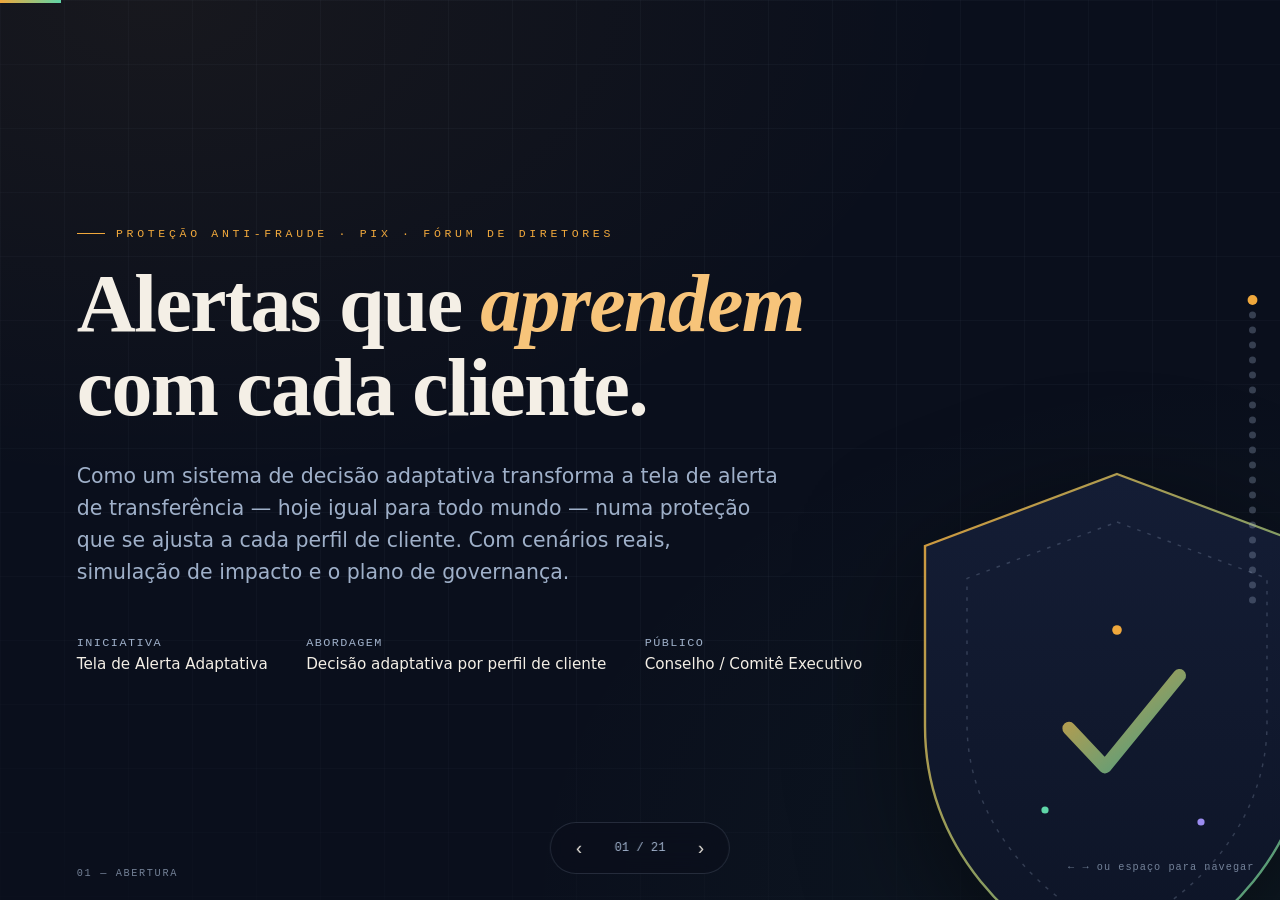
==== deck-executivo.html @ 2a40376c "Add files via upload" ====
<!DOCTYPE html>
<html lang="pt-BR">
<head>
<meta charset="UTF-8">
<meta name="viewport" content="width=device-width, initial-scale=1.0">
<title>MAB Contextual · Alertas Pix Anti-Fraude — Fórum de Diretores</title>
<style>
  :root{
    --ink:#0a0f1c;
    --navy:#0d1426;
    --navy-2:#141d35;
    --paper:#f4efe6;
    --mist:#9fb0c9;
    --line:rgba(159,176,201,.18);
    --amber:#f0a83c;
    --amber-soft:#f7c47a;
    --mint:#5fd6a8;
    --coral:#f0654a;
    --violet:#9b8cf0;
    --serif:ui-serif, Georgia, "Times New Roman", Cambria, serif;
    --sans:ui-sans-serif, system-ui, -apple-system, "Segoe UI", Roboto, Helvetica, Arial, sans-serif;
    --mono:ui-monospace, "SF Mono", "Cascadia Code", "Segoe UI Mono", Consolas, "Liberation Mono", monospace;
  }
  *{margin:0;padding:0;box-sizing:border-box}
  html,body{height:100%}
  body{background:var(--ink);font-family:var(--sans);color:var(--paper);overflow:hidden;}

  .deck{position:fixed;inset:0;}
  .slide{
    position:absolute;inset:0;display:flex;flex-direction:column;justify-content:center;
    padding:clamp(2rem,6vw,7rem);
    opacity:0;visibility:hidden;transform:translateY(24px);
    transition:opacity .55s ease,transform .55s ease,visibility .55s;
    background:
      radial-gradient(140% 120% at 12% 0%, rgba(240,168,60,.06), transparent 45%),
      radial-gradient(120% 120% at 100% 100%, rgba(95,214,168,.05), transparent 50%),
      var(--ink);
    overflow-y:auto;
  }
  .slide.active{opacity:1;visibility:visible;transform:translateY(0);}
  .slide.active .reveal{animation:rise .7s cubic-bezier(.2,.7,.2,1) both;}
  .slide.active .reveal:nth-child(1){animation-delay:.05s}
  .slide.active .reveal:nth-child(2){animation-delay:.14s}
  .slide.active .reveal:nth-child(3){animation-delay:.23s}
  .slide.active .reveal:nth-child(4){animation-delay:.32s}
  .slide.active .reveal:nth-child(5){animation-delay:.41s}
  .slide.active .reveal:nth-child(6){animation-delay:.50s}
  @keyframes rise{from{opacity:0;transform:translateY(22px)}to{opacity:1;transform:translateY(0)}}

  .slide::before{
    content:"";position:absolute;inset:0;pointer-events:none;
    background-image:linear-gradient(var(--line) 1px,transparent 1px),
                     linear-gradient(90deg,var(--line) 1px,transparent 1px);
    background-size:64px 64px;opacity:.25;
    mask-image:radial-gradient(120% 120% at 50% 30%,#000 30%,transparent 80%);
  }
  .slide > *{position:relative;z-index:1}

  .kicker{font-family:var(--mono);font-size:.72rem;letter-spacing:.32em;text-transform:uppercase;color:var(--amber);margin-bottom:1.4rem;display:flex;gap:.7rem;align-items:center;}
  .kicker::before{content:"";width:28px;height:1px;background:var(--amber);display:inline-block}
  h1{font-family:var(--serif);font-weight:600;line-height:1.02;letter-spacing:-.02em;}
  h2{font-family:var(--serif);font-weight:600;font-size:clamp(1.7rem,3.6vw,2.8rem);line-height:1.08;letter-spacing:-.015em;margin-bottom:1.4rem;}
  h2 em{font-style:italic;color:var(--amber-soft);}
  p.lead{font-size:clamp(1rem,1.5vw,1.25rem);line-height:1.6;color:var(--mist);max-width:64ch;}
  .em-mint{color:var(--mint)}.em-amber{color:var(--amber-soft)}.em-coral{color:var(--coral)}.em-violet{color:var(--violet)}

  .cover h1{font-size:clamp(2.4rem,6.4vw,5.4rem);max-width:18ch;}
  .cover .sub{margin-top:2rem;font-size:clamp(1rem,1.6vw,1.3rem);color:var(--mist);max-width:54ch;line-height:1.55}
  .cover .meta{margin-top:3rem;display:flex;gap:2.4rem;flex-wrap:wrap;font-family:var(--mono);font-size:.74rem;letter-spacing:.12em;color:var(--mist);text-transform:uppercase}
  .cover .meta b{color:var(--paper);font-weight:500;display:block;font-family:var(--sans);font-size:.95rem;letter-spacing:0;text-transform:none;margin-top:.3rem}
  .shield{position:absolute;right:-6%;top:50%;transform:translateY(-50%);width:min(40vw,480px);opacity:.85;filter:drop-shadow(0 30px 60px rgba(0,0,0,.5))}

  .cols{display:grid;gap:clamp(.9rem,1.8vw,1.8rem);}
  .c2{grid-template-columns:1fr 1fr}
  .c3{grid-template-columns:repeat(3,1fr)}
  .card{background:linear-gradient(180deg,var(--navy-2),var(--navy));border:1px solid var(--line);border-radius:16px;padding:1.3rem 1.35rem;}
  .card h3{font-family:var(--sans);font-size:1rem;font-weight:600;margin-bottom:.55rem;display:flex;align-items:center;gap:.55rem}
  .card p{color:var(--mist);font-size:.9rem;line-height:1.5}
  .dot{width:9px;height:9px;border-radius:50%;display:inline-block;flex:none}

  .stack{display:flex;flex-direction:column;gap:.8rem;max-width:560px}
  .mod{display:flex;align-items:center;gap:1.1rem;background:linear-gradient(90deg,var(--navy-2),var(--navy));border:1px solid var(--line);border-radius:14px;padding:.9rem 1.1rem}
  .mod .mname{font-family:var(--mono);font-size:.7rem;letter-spacing:.14em;text-transform:uppercase;color:var(--amber);width:74px;flex:none}
  .mod .variants{display:flex;gap:.5rem;flex-wrap:wrap}
  .pill{font-size:.7rem;padding:.3rem .65rem;border-radius:999px;border:1px solid var(--line);color:var(--mist)}
  .pill.on{background:var(--amber);color:#1a1206;border-color:transparent;font-weight:600}
  .mod .cnt{margin-left:auto;font-family:var(--mono);font-size:.68rem;color:var(--mist)}

  .flow{display:flex;align-items:stretch;gap:0;flex-wrap:wrap}
  .step{flex:1;min-width:140px;background:linear-gradient(180deg,var(--navy-2),var(--navy));border:1px solid var(--line);border-radius:14px;padding:1rem .95rem;position:relative}
  .step .n{font-family:var(--mono);font-size:.68rem;color:var(--amber)}
  .step h4{font-family:var(--sans);font-size:.92rem;margin:.3rem 0 .35rem;font-weight:600}
  .step p{font-size:.78rem;color:var(--mist);line-height:1.4}
  .arrow{align-self:center;color:var(--amber);font-size:1.2rem;padding:0 .3rem;flex:none}
  .loopnote{margin-top:1rem;font-family:var(--mono);font-size:.72rem;color:var(--mint);display:flex;gap:.6rem;align-items:center}
  .loopnote::before{content:"↻";font-size:1.05rem}

  .rewards{display:flex;flex-direction:column;gap:.6rem;max-width:640px}
  .rw{display:grid;grid-template-columns:220px 1fr 56px;align-items:center;gap:1rem}
  .rw .lab{font-size:.88rem;color:var(--paper)}
  .rw .track{height:13px;background:rgba(255,255,255,.05);border-radius:999px;position:relative;overflow:hidden}
  .rw .fill{position:absolute;top:0;height:100%;border-radius:999px}
  .rw .val{font-family:var(--mono);font-size:.78rem;text-align:right}
  .center0{position:absolute;left:50%;top:-4px;bottom:-4px;width:1px;background:var(--mist);opacity:.4}

  .ee{display:grid;grid-template-columns:1fr 1fr;gap:1.5rem;align-items:center}
  .scale{display:flex;align-items:center;justify-content:space-between;background:linear-gradient(90deg,rgba(240,101,74,.12),rgba(95,214,168,.12));border:1px solid var(--line);border-radius:16px;padding:1.2rem 1.4rem}
  .scale .side{text-align:center}
  .scale .side .big{font-family:var(--serif);font-size:1.4rem}
  .scale .bar{flex:1;height:2px;background:linear-gradient(90deg,var(--coral),var(--mint));margin:0 1.3rem;position:relative}
  .scale .knob{position:absolute;top:50%;left:62%;transform:translate(-50%,-50%);width:16px;height:16px;border-radius:50%;background:var(--amber);box-shadow:0 0 0 6px rgba(240,168,60,.18)}

  .stats{display:grid;grid-template-columns:repeat(3,1fr);gap:1.4rem}
  .stat .num{font-family:var(--serif);font-size:clamp(2.1rem,4.4vw,3.3rem);line-height:1;font-weight:600}
  .stat .num.mint{color:var(--mint)}.stat .num.amber{color:var(--amber-soft)}.stat .num.coral{color:var(--coral)}
  .stat .cap{margin-top:.55rem;color:var(--mist);font-size:.86rem;line-height:1.42;max-width:24ch}

  .road{display:grid;grid-template-columns:repeat(4,1fr);gap:1.1rem;counter-reset:r}
  .ph{background:linear-gradient(180deg,var(--navy-2),var(--navy));border:1px solid var(--line);border-radius:14px;padding:1.2rem 1.1rem;position:relative}
  .ph .ph-n{font-family:var(--mono);font-size:.68rem;color:var(--amber);letter-spacing:.14em}
  .ph h4{font-family:var(--serif);font-size:1.08rem;margin:.35rem 0 .55rem;font-weight:600}
  .ph p{font-size:.8rem;color:var(--mist);line-height:1.45}
  .ph .tl{position:absolute;left:0;top:0;height:3px;border-radius:3px;background:var(--amber)}

  table.cmp{width:100%;border-collapse:collapse;max-width:760px;font-size:.9rem}
  table.cmp th,table.cmp td{text-align:left;padding:.7rem .9rem;border-bottom:1px solid var(--line)}
  table.cmp th{font-family:var(--mono);font-size:.68rem;letter-spacing:.12em;text-transform:uppercase;color:var(--amber);font-weight:500}
  table.cmp td.good{color:var(--mint)}
  table.cmp tr.hi td{background:rgba(240,168,60,.06)}
  .code-chip{font-family:var(--mono);font-size:.8rem;background:rgba(155,140,240,.12);color:var(--violet);padding:.15rem .5rem;border-radius:6px}

  .closing h1{font-size:clamp(2.1rem,5.2vw,4.2rem);max-width:20ch}
  .closing .pts{margin-top:2rem;display:flex;flex-direction:column;gap:.9rem;max-width:62ch}
  .closing .pts div{display:flex;gap:.85rem;align-items:flex-start;color:var(--paper);font-size:1rem;line-height:1.5}
  .closing .pts span{color:var(--amber);font-family:var(--serif);font-size:1.25rem;line-height:1.2;flex:none}

  .nav{position:fixed;bottom:1.6rem;left:50%;transform:translateX(-50%);z-index:50;display:flex;align-items:center;gap:1rem;background:rgba(10,15,28,.7);backdrop-filter:blur(12px);border:1px solid var(--line);border-radius:999px;padding:.5rem .7rem}
  .nav button{background:none;border:none;color:var(--paper);cursor:pointer;width:34px;height:34px;border-radius:50%;display:grid;place-items:center;font-size:1.1rem;transition:background .2s}
  .nav button:hover{background:rgba(255,255,255,.08)}
  .nav .count{font-family:var(--mono);font-size:.76rem;color:var(--mist);min-width:56px;text-align:center}
  .progress{position:fixed;top:0;left:0;height:3px;background:linear-gradient(90deg,var(--amber),var(--mint));z-index:60;transition:width .4s ease}
  .dots{position:fixed;right:1.5rem;top:50%;transform:translateY(-50%);z-index:50;display:flex;flex-direction:column;gap:.5rem;max-height:80vh;overflow:visible}
  .dots i{width:7px;height:7px;border-radius:50%;background:rgba(159,176,201,.3);cursor:pointer;transition:all .25s;display:block}
  .dots i.on{background:var(--amber);transform:scale(1.4)}
  .hint{position:fixed;bottom:1.7rem;right:1.6rem;font-family:var(--mono);font-size:.64rem;color:var(--mist);letter-spacing:.1em;z-index:50;opacity:.7}
  .pagefoot{position:absolute;bottom:1.3rem;left:clamp(2rem,6vw,7rem);font-family:var(--mono);font-size:.64rem;letter-spacing:.16em;text-transform:uppercase;color:var(--mist);opacity:.7;z-index:1}

  /* ---------- PERSONA SCENARIOS ---------- */
  .persona{display:grid;grid-template-columns:auto 1fr;gap:1.1rem;align-items:center;margin-bottom:1.1rem}
  .avatar{width:58px;height:58px;border-radius:50%;display:grid;place-items:center;font-family:var(--serif);font-size:1.3rem;font-weight:600;color:#1a1206;flex:none}
  .persona .who b{display:block;font-size:1.15rem;color:var(--paper);font-family:var(--serif)}
  .persona .who span{font-size:.84rem;color:var(--mist)}
  .versus{display:grid;grid-template-columns:1fr 1fr;gap:1.2rem}
  .vcard{border-radius:16px;padding:1.2rem 1.3rem;border:1px solid var(--line)}
  .vcard.bad{background:linear-gradient(180deg,rgba(240,101,74,.09),var(--navy))}
  .vcard.good{background:linear-gradient(180deg,rgba(95,214,168,.09),var(--navy))}
  .vcard .vtag{font-family:var(--mono);font-size:.66rem;letter-spacing:.12em;text-transform:uppercase;margin-bottom:.6rem;display:block}
  .vcard.bad .vtag{color:var(--coral)}
  .vcard.good .vtag{color:var(--mint)}
  .vcard p{font-size:.87rem;color:var(--mist);line-height:1.55;margin-bottom:.5rem}
  .vcard .outcome{margin-top:.7rem;padding-top:.6rem;border-top:1px dashed var(--line);font-size:.85rem;font-weight:600}
  .vcard.bad .outcome{color:var(--coral)}
  .vcard.good .outcome{color:var(--mint)}

  /* ---------- SIM COMPARISON ---------- */
  .simhead{display:flex;justify-content:space-between;align-items:baseline;margin-bottom:.9rem;font-family:var(--mono);font-size:.72rem;letter-spacing:.1em;text-transform:uppercase;color:var(--mist)}
  .simrow{display:grid;grid-template-columns:200px 1fr 1fr;gap:1rem;align-items:center;margin:.55rem 0}
  .simrow .slab{font-size:.86rem;color:var(--paper)}
  .simbar{display:flex;align-items:center;gap:.6rem}
  .simbar .track{flex:1;height:16px;background:rgba(255,255,255,.05);border-radius:6px;overflow:hidden}
  .simbar .fill{height:100%;border-radius:6px}
  .simbar .v{font-family:var(--mono);font-size:.78rem;width:70px;text-align:right;flex:none}

  /* ---------- FUNNEL / IMPACT CHAIN ---------- */
  .chain{display:flex;align-items:center;gap:0;flex-wrap:wrap;margin-top:1rem}
  .clink{flex:1;min-width:170px;background:linear-gradient(180deg,var(--navy-2),var(--navy));border:1px solid var(--line);border-radius:14px;padding:1.1rem 1rem;text-align:center}
  .clink .cval{font-family:var(--serif);font-size:1.7rem;font-weight:600;line-height:1.1}
  .clink .clabel{font-size:.76rem;color:var(--mist);margin-top:.4rem;line-height:1.4}
  .carrow{flex:none;color:var(--amber);font-size:1.3rem;padding:0 .3rem}

  /* ---------- RISK / GOVERNANCE MATRIX ---------- */
  table.riskm{width:100%;border-collapse:collapse;font-size:.86rem}
  table.riskm th,table.riskm td{text-align:left;padding:.7rem .85rem;border-bottom:1px solid var(--line);vertical-align:top}
  table.riskm th{font-family:var(--mono);font-size:.65rem;letter-spacing:.1em;text-transform:uppercase;color:var(--amber);font-weight:500}
  table.riskm td.mit{color:var(--mint)}
  .sevpill{font-family:var(--mono);font-size:.64rem;padding:.2rem .55rem;border-radius:5px;display:inline-block}
  .sevpill.low{background:rgba(95,214,168,.16);color:var(--mint)}
  .sevpill.med{background:rgba(240,168,60,.16);color:var(--amber-soft)}

  /* ---------- Q&A ---------- */
  .qa{display:flex;flex-direction:column;gap:.75rem}
  .qacard{background:linear-gradient(180deg,var(--navy-2),var(--navy));border:1px solid var(--line);border-radius:14px;padding:1rem 1.2rem}
  .qacard .qq{font-weight:650;color:var(--amber-soft);font-size:.94rem;margin-bottom:.35rem;display:flex;gap:.5rem}
  .qacard .aa{color:var(--mist);font-size:.87rem;line-height:1.5}

  .footnote{font-family:var(--mono);font-size:.68rem;color:var(--mist);opacity:.75;margin-top:.9rem}

  @media(max-width:820px){
    .c2,.c3,.ee,.stats,.road,.versus,.simrow{grid-template-columns:1fr}
    .flow{flex-direction:column}.arrow{transform:rotate(90deg);align-self:flex-start}
    .rw{grid-template-columns:1fr;gap:.3rem}.rw .val{text-align:left}
    .shield{display:none}
    .chain{flex-direction:column}.carrow{transform:rotate(90deg)}
    .persona{grid-template-columns:1fr}
  }
</style>
</head>
<body>
<div class="progress" id="progress"></div>
<div class="dots" id="dots"></div>

<div class="deck" id="deck">

  <!-- 1 · COVER -->
  <section class="slide cover active">
    <div class="kicker reveal">Proteção Anti-Fraude · Pix · Fórum de Diretores</div>
    <h1 class="reveal">Alertas que <em style="font-style:italic;color:var(--amber-soft)">aprendem</em> com cada cliente.</h1>
    <p class="sub reveal">Como um sistema de decisão adaptativa transforma a tela de alerta de transferência — hoje igual para todo mundo — numa proteção que se ajusta a cada perfil de cliente. Com cenários reais, simulação de impacto e o plano de governança.</p>
    <div class="meta reveal">
      <div>Iniciativa<b>Tela de Alerta Adaptativa</b></div>
      <div>Abordagem<b>Decisão adaptativa por perfil de cliente</b></div>
      <div>Público<b>Conselho / Comitê Executivo</b></div>
    </div>
    <svg class="shield reveal" viewBox="0 0 400 460" fill="none" xmlns="http://www.w3.org/2000/svg" aria-hidden="true">
      <defs>
        <linearGradient id="g1" x1="0" y1="0" x2="1" y2="1"><stop offset="0" stop-color="#f0a83c" stop-opacity=".9"/><stop offset="1" stop-color="#5fd6a8" stop-opacity=".7"/></linearGradient>
        <linearGradient id="g2" x1="0" y1="0" x2="0" y2="1"><stop offset="0" stop-color="#141d35"/><stop offset="1" stop-color="#0d1426"/></linearGradient>
      </defs>
      <path d="M200 20 L360 80 V230 C360 330 290 405 200 440 C110 405 40 330 40 230 V80 Z" fill="url(#g2)" stroke="url(#g1)" stroke-width="2"/>
      <path d="M200 60 L325 107 V228 C325 308 268 372 200 402 C132 372 75 308 75 228 V107 Z" fill="none" stroke="#9fb0c9" stroke-opacity=".25" stroke-width="1.2" stroke-dasharray="3 6"/>
      <path d="M160 232 L190 264 L252 188" stroke="url(#g1)" stroke-width="11" stroke-linecap="round" stroke-linejoin="round" fill="none"/>
      <circle cx="200" cy="150" r="4" fill="#f0a83c"/><circle cx="140" cy="300" r="3" fill="#5fd6a8"/><circle cx="270" cy="310" r="3" fill="#9b8cf0"/>
    </svg>
    <div class="pagefoot">01 — Abertura</div>
  </section>

  <!-- 2 · PROBLEM -->
  <section class="slide">
    <div class="kicker reveal">O problema de hoje</div>
    <h2 class="reveal">Um alerta igual para todos <em>perde força</em> com o tempo.</h2>
    <div class="cols c3 reveal" style="margin-top:.5rem">
      <div class="card"><h3><span class="dot" style="background:var(--coral)"></span>Previsível</h3><p>Todos os clientes veem a mesma tela. Golpistas treinam vítimas a "clicar rápido" e ignorar o aviso.</p></div>
      <div class="card"><h3><span class="dot" style="background:var(--coral)"></span>Estático</h3><p>A tela não distingue uma idosa às 22h transferindo para conta nova de um jovem pagando um amigo salvo.</p></div>
      <div class="card"><h3><span class="dot" style="background:var(--coral)"></span>Sem aprendizado</h3><p>Não há mecanismo para descobrir qual formato realmente reduz golpe — só suposição e A/B pontuais.</p></div>
    </div>
    <p class="lead reveal" style="margin-top:1.8rem">Resultado: a mesma fricção para quem não precisa, e proteção insuficiente para quem mais precisa. As próximas páginas mostram, com dois clientes reais e uma simulação, o que isso custa na prática.</p>
    <div class="pagefoot">02 — Diagnóstico</div>
  </section>

  <!-- 3 · OPPORTUNITY / MODULAR -->
  <section class="slide">
    <div class="kicker reveal">A oportunidade</div>
    <h2 class="reveal">A tela já é <em>modular</em>. Falta decidir a combinação certa.</h2>
    <div class="cols c2 reveal" style="grid-template-columns:1.1fr .9fr;align-items:center">
      <div class="stack">
        <div class="mod"><span class="mname">Header</span><div class="variants"><span class="pill on">⚠ Atenção</span><span class="pill">🚨 Urgente</span><span class="pill">💡 Reflexivo</span><span class="pill">📊 Dado</span></div><span class="cnt">4</span></div>
        <div class="mod"><span class="mname">Body</span><div class="variants"><span class="pill">Curto</span><span class="pill on">Exemplo</span><span class="pill">Checklist</span><span class="pill">Dados destino</span></div><span class="cnt">4</span></div>
        <div class="mod"><span class="mname">Botões</span><div class="variants"><span class="pill">Direto</span><span class="pill on">☑ Checkbox</span></div><span class="cnt">2</span></div>
      </div>
      <div class="card">
        <h3>Por que isso é difícil</h3>
        <p style="margin-bottom:1rem">4 × 4 × 2 = <b style="color:var(--amber-soft)">32 combinações possíveis</b>. Testar todas manualmente, para cada perfil de cliente, é inviável.</p>
        <h3>A ideia</h3>
        <p>Deixar um algoritmo aprender, em produção e com segurança, qual combinação protege melhor cada cliente.</p>
      </div>
    </div>
    <div class="pagefoot">03 — Oportunidade</div>
  </section>

  <!-- 4 · WHAT IS CONTEXTUAL MAB -->
  <section class="slide">
    <div class="kicker reveal">O conceito</div>
    <h2 class="reveal">Um sistema de decisão adaptativa, <em>sem jargão</em>.</h2>
    <div class="cols c2 reveal" style="align-items:start">
      <div>
        <p class="lead">Imagine um caça-níquel com várias alavancas. Cada alavanca paga de forma diferente, mas você não sabe quanto. A cada jogada você enfrenta uma escolha:</p>
        <div style="display:flex;gap:1rem;margin-top:1.4rem">
          <div class="card" style="flex:1"><h3 style="color:var(--mint)">Aprender</h3><p>Testar alavancas para descobrir a melhor.</p></div>
          <div class="card" style="flex:1"><h3 style="color:var(--amber-soft)">Aproveitar</h3><p>Usar a melhor que você já conhece.</p></div>
        </div>
      </div>
      <div class="card" style="background:linear-gradient(180deg,rgba(95,214,168,.08),var(--navy))">
        <h3><span class="dot" style="background:var(--mint)"></span>O "por perfil" é o pulo do gato</h3>
        <p style="margin-bottom:1rem">A melhor alavanca <b style="color:var(--paper)">muda conforme o perfil do cliente</b>: faixa etária, volume mensal de Pix, recorrência de uso e score de risco do cliente.</p>
        <p>O algoritmo não busca uma resposta única — ele aprende <b style="color:var(--mint)">a resposta certa para cada situação</b>. As duas próximas páginas mostram exatamente isso, com clientes reais.</p>
      </div>
    </div>
    <div class="pagefoot">04 — O conceito</div>
  </section>

  <!-- 5 · HOW IT LEARNS -->
  <section class="slide">
    <div class="kicker reveal">Como ele aprende</div>
    <h2 class="reveal">Da <em>incerteza</em> à confiança, cliente após cliente.</h2>
    <p class="lead reveal" style="font-size:1rem;margin-bottom:.4rem">O modelo guarda uma "crença" sobre o desempenho de cada variante. No início, todas parecem parecidas. Conforme os resultados chegam, a crença fica mais nítida — e a melhor variante se destaca.</p>
    <div class="reveal" style="display:flex;gap:1.4rem;margin:1rem 0 1.2rem;font-size:.8rem;color:var(--mist)">
      <span><span class="dot" style="background:var(--amber);margin-right:.4rem"></span>Variante A</span>
      <span><span class="dot" style="background:var(--mint);margin-right:.4rem"></span>Variante B</span>
      <span><span class="dot" style="background:var(--violet);margin-right:.4rem"></span>Variante C</span>
    </div>
    <div class="cols c2 reveal" style="align-items:stretch">
      <div class="card">
        <div style="font-family:var(--mono);font-size:.68rem;letter-spacing:.14em;color:var(--coral);text-transform:uppercase;margin-bottom:.4rem">Início · poucos dados</div>
        <svg viewBox="0 0 520 190" width="100%" style="height:auto;display:block" role="img" aria-label="Três curvas largas e sobrepostas">
          <line x1="20" y1="170" x2="500" y2="170" stroke="rgba(159,176,201,.3)" stroke-width="1"/>
          <path d="M40,170 C117,170 103,72 180,72 C257,72 243,170 320,170 Z" fill="#f0a83c" fill-opacity=".14" stroke="#f0a83c" stroke-width="2"/>
          <path d="M125,170 C202,170 188,72 265,72 C342,72 328,170 405,170 Z" fill="#5fd6a8" fill-opacity=".14" stroke="#5fd6a8" stroke-width="2"/>
          <path d="M210,170 C287,170 273,72 350,72 C427,72 413,170 490,170 Z" fill="#9b8cf0" fill-opacity=".14" stroke="#9b8cf0" stroke-width="2"/>
        </svg>
        <p style="color:var(--mist);font-size:.84rem;margin-top:.5rem">Curvas largas e sobrepostas: ainda não dá para saber qual é a melhor, então o sistema <b style="color:var(--paper)">explora</b>.</p>
      </div>
      <div class="card">
        <div style="font-family:var(--mono);font-size:.68rem;letter-spacing:.14em;color:var(--mint);text-transform:uppercase;margin-bottom:.4rem">Depois · milhares de clientes</div>
        <svg viewBox="0 0 520 190" width="100%" style="height:auto;display:block" role="img" aria-label="Três curvas estreitas e separadas, a do meio mais alta">
          <line x1="20" y1="170" x2="500" y2="170" stroke="rgba(159,176,201,.3)" stroke-width="1"/>
          <path d="M65,170 C95,170 89,100 120,100 C151,100 145,170 175,170 Z" fill="#f0a83c" fill-opacity=".16" stroke="#f0a83c" stroke-width="2"/>
          <path d="M213,170 C241,170 236,52 265,52 C294,52 289,170 317,170 Z" fill="#5fd6a8" fill-opacity=".2" stroke="#5fd6a8" stroke-width="2.6"/>
          <path d="M355,170 C385,170 379,114 410,114 C441,114 435,170 465,170 Z" fill="#9b8cf0" fill-opacity=".16" stroke="#9b8cf0" stroke-width="2"/>
          <text x="265" y="42" text-anchor="middle" fill="#5fd6a8" font-size="13" font-family="Archivo" font-weight="600">★ melhor</text>
        </svg>
        <p style="color:var(--mist);font-size:.84rem;margin-top:.5rem">Curvas estreitas e separadas: a confiança subiu e a vencedora (verde) se destaca — agora o sistema <b style="color:var(--paper)">aproveita</b>.</p>
      </div>
    </div>
    <div class="pagefoot">05 — Como aprende</div>
  </section>

  <!-- 6 · FLOW -->
  <section class="slide">
    <div class="kicker reveal">Funcionamento no nosso case</div>
    <h2 class="reveal">O ciclo, do clique do cliente ao aprendizado.</h2>
    <div class="flow reveal">
      <div class="step"><div class="n">01</div><h4>Contexto</h4><p>Cliente inicia o Pix. Carregamos seu contexto mensal (perfil e comportamento).</p></div>
      <div class="arrow">→</div>
      <div class="step"><div class="n">02</div><h4>Decisão</h4><p>O sistema escolhe a variante de cada módulo para aquele contexto.</p></div>
      <div class="arrow">→</div>
      <div class="step"><div class="n">03</div><h4>Alerta</h4><p>A tela composta é exibida ao cliente.</p></div>
      <div class="arrow">→</div>
      <div class="step"><div class="n">04</div><h4>Reação</h4><p>Confirma, cancela, refaz — e, depois, golpe ou contestação.</p></div>
      <div class="arrow">→</div>
      <div class="step"><div class="n">05</div><h4>Aprendizado</h4><p>O resultado vira uma nota que treina o modelo.</p></div>
    </div>
    <div class="loopnote reveal">Cada cliente torna o sistema um pouco mais inteligente para o próximo.</div>
    <div class="pagefoot">06 — Ciclo</div>
  </section>

  <!-- 7 · MAB PER MODULE -->
  <section class="slide">
    <div class="kicker reveal">Arquitetura</div>
    <h2 class="reveal">Um "aprendiz" <em>por módulo</em> — não um para tudo.</h2>
    <div class="cols c2 reveal" style="grid-template-columns:.85fr 1.15fr;align-items:center">
      <div class="card" style="text-align:center">
        <p style="color:var(--mist);font-size:.88rem">Um único sistema para combinações</p>
        <div style="font-family:var(--serif);font-size:3.2rem;color:var(--coral);line-height:1.1;margin:.4rem 0">32</div>
        <p style="color:var(--mist);font-size:.88rem">opções · aprendizado lento</p>
        <hr style="border:none;border-top:1px solid var(--line);margin:1.2rem 0">
        <p style="color:var(--mist);font-size:.88rem">Um por módulo</p>
        <div style="font-family:var(--serif);font-size:3.2rem;color:var(--mint);line-height:1.1;margin:.4rem 0">10</div>
        <p style="color:var(--mist);font-size:.88rem">opções · ~3× mais rápido</p>
      </div>
      <div>
        <div class="cols c3" style="gap:.9rem">
          <div class="card"><h3 style="font-size:.9rem"><span class="dot" style="background:var(--amber)"></span>Header</h3><p>Aprende qual abertura funciona por perfil.</p></div>
          <div class="card"><h3 style="font-size:.9rem"><span class="dot" style="background:var(--violet)"></span>Body</h3><p>Aprende qual corpo de texto persuade mais.</p></div>
          <div class="card"><h3 style="font-size:.9rem"><span class="dot" style="background:var(--mint)"></span>Botões</h3><p>Aprende quando o checkbox ajuda — ou atrapalha.</p></div>
        </div>
        <p class="lead" style="margin-top:1.3rem;font-size:.95rem">Cada módulo aprende em paralelo, compartilhando o mesmo contexto do cliente. Mais simples de auditar, mais rápido de convergir.</p>
      </div>
    </div>
    <div class="pagefoot">07 — Arquitetura</div>
  </section>

  <!-- 8 · COMPOSITION DIAGRAM -->
  <section class="slide">
    <div class="kicker reveal">Arquitetura em uma imagem</div>
    <h2 class="reveal">Um contexto, três decisões, <em>uma</em> tela.</h2>
    <div class="reveal" style="max-width:980px;margin:0 auto;width:100%">
      <svg viewBox="0 0 920 430" width="100%" style="height:auto;display:block" role="img" aria-label="Diagrama: o contexto mensal do cliente alimenta três bandits que compõem a tela de alerta">
        <defs>
          <marker id="ahA" markerWidth="9" markerHeight="9" refX="6" refY="3" orient="auto"><path d="M0,0 L6,3 L0,6 Z" fill="#f0a83c"/></marker>
          <marker id="ahV" markerWidth="9" markerHeight="9" refX="6" refY="3" orient="auto"><path d="M0,0 L6,3 L0,6 Z" fill="#9b8cf0"/></marker>
          <marker id="ahM" markerWidth="9" markerHeight="9" refX="6" refY="3" orient="auto"><path d="M0,0 L6,3 L0,6 Z" fill="#5fd6a8"/></marker>
        </defs>
        <text x="112" y="138" text-anchor="middle" fill="#9fb0c9" font-size="13" font-family="JetBrains Mono" letter-spacing="1">CONTEXTO MENSAL</text>
        <rect x="22" y="150" width="180" height="150" rx="14" fill="#141d35" stroke="rgba(159,176,201,.25)"/>
        <g font-family="Archivo" font-size="12.5" fill="#f4efe6">
          <rect x="38" y="166" width="148" height="26" rx="7" fill="rgba(255,255,255,.04)"/><text x="50" y="183">Faixa etária</text>
          <rect x="38" y="198" width="148" height="26" rx="7" fill="rgba(255,255,255,.04)"/><text x="50" y="215">Volume mensal Pix</text>
          <rect x="38" y="230" width="148" height="26" rx="7" fill="rgba(255,255,255,.04)"/><text x="50" y="247">Recorrência de uso</text>
          <rect x="38" y="262" width="148" height="26" rx="7" fill="rgba(255,255,255,.04)"/><text x="50" y="279">Score de risco</text>
        </g>
        <path d="M202,200 C285,150 300,96 356,90" fill="none" stroke="#f0a83c" stroke-width="2" stroke-opacity=".75" marker-end="url(#ahA)"/>
        <path d="M202,225 C285,225 300,222 356,222" fill="none" stroke="#9b8cf0" stroke-width="2" stroke-opacity=".75" marker-end="url(#ahV)"/>
        <path d="M202,250 C285,300 300,350 356,356" fill="none" stroke="#5fd6a8" stroke-width="2" stroke-opacity=".75" marker-end="url(#ahM)"/>
        <rect x="360" y="44" width="214" height="92" rx="12" fill="#141d35" stroke="rgba(159,176,201,.2)"/>
        <rect x="360" y="44" width="6" height="92" rx="3" fill="#f0a83c"/>
        <text x="386" y="76" fill="#f4efe6" font-size="15" font-family="Archivo" font-weight="600">Header</text>
        <g font-family="Archivo" font-size="10.5">
          <rect x="386" y="90" width="60" height="22" rx="11" fill="#f0a83c"/><text x="416" y="105" text-anchor="middle" fill="#1a1206" font-weight="600">Atenção</text>
          <rect x="452" y="90" width="46" height="22" rx="11" fill="none" stroke="rgba(159,176,201,.3)"/><text x="475" y="105" text-anchor="middle" fill="#9fb0c9">Dado</text>
          <rect x="504" y="90" width="58" height="22" rx="11" fill="none" stroke="rgba(159,176,201,.3)"/><text x="533" y="105" text-anchor="middle" fill="#9fb0c9">Reflex.</text>
        </g>
        <rect x="360" y="178" width="214" height="92" rx="12" fill="#141d35" stroke="rgba(159,176,201,.2)"/>
        <rect x="360" y="178" width="6" height="92" rx="3" fill="#9b8cf0"/>
        <text x="386" y="210" fill="#f4efe6" font-size="15" font-family="Archivo" font-weight="600">Body</text>
        <g font-family="Archivo" font-size="10.5">
          <rect x="386" y="224" width="60" height="22" rx="11" fill="#9b8cf0"/><text x="416" y="239" text-anchor="middle" fill="#15102a" font-weight="600">Exemplo</text>
          <rect x="452" y="224" width="50" height="22" rx="11" fill="none" stroke="rgba(159,176,201,.3)"/><text x="477" y="239" text-anchor="middle" fill="#9fb0c9">Curto</text>
          <rect x="508" y="224" width="56" height="22" rx="11" fill="none" stroke="rgba(159,176,201,.3)"/><text x="536" y="239" text-anchor="middle" fill="#9fb0c9">Check</text>
        </g>
        <rect x="360" y="312" width="214" height="92" rx="12" fill="#141d35" stroke="rgba(159,176,201,.2)"/>
        <rect x="360" y="312" width="6" height="92" rx="3" fill="#5fd6a8"/>
        <text x="386" y="344" fill="#f4efe6" font-size="15" font-family="Archivo" font-weight="600">Botões</text>
        <g font-family="Archivo" font-size="10.5">
          <rect x="386" y="358" width="92" height="22" rx="11" fill="#5fd6a8"/><text x="432" y="373" text-anchor="middle" fill="#06231a" font-weight="600">☑ Checkbox</text>
          <rect x="484" y="358" width="64" height="22" rx="11" fill="none" stroke="rgba(159,176,201,.3)"/><text x="516" y="373" text-anchor="middle" fill="#9fb0c9">Direto</text>
        </g>
        <path d="M574,90 C636,90 648,150 698,162" fill="none" stroke="#f0a83c" stroke-width="2" stroke-opacity=".75" marker-end="url(#ahA)"/>
        <path d="M574,224 C636,224 648,228 698,232" fill="none" stroke="#9b8cf0" stroke-width="2" stroke-opacity=".75" marker-end="url(#ahV)"/>
        <path d="M574,358 C636,358 648,318 698,308" fill="none" stroke="#5fd6a8" stroke-width="2" stroke-opacity=".75" marker-end="url(#ahM)"/>
        <text x="792" y="118" text-anchor="middle" fill="#9fb0c9" font-size="13" font-family="JetBrains Mono" letter-spacing="1">TELA COMPOSTA</text>
        <rect x="702" y="128" width="180" height="262" rx="22" fill="#070b15" stroke="rgba(159,176,201,.22)"/>
        <rect x="714" y="140" width="156" height="238" rx="14" fill="#0f1730"/>
        <rect x="726" y="154" width="132" height="46" rx="8" fill="#f0a83c"/><text x="792" y="182" text-anchor="middle" fill="#1a1206" font-size="13" font-family="Archivo" font-weight="700">⚠ Atenção</text>
        <rect x="726" y="208" width="132" height="96" rx="8" fill="rgba(155,140,240,.16)" stroke="#9b8cf0" stroke-opacity=".5"/>
        <line x1="740" y1="230" x2="844" y2="230" stroke="#9b8cf0" stroke-opacity=".5" stroke-width="3" stroke-linecap="round"/>
        <line x1="740" y1="246" x2="828" y2="246" stroke="#9b8cf0" stroke-opacity=".35" stroke-width="3" stroke-linecap="round"/>
        <line x1="740" y1="262" x2="844" y2="262" stroke="#9b8cf0" stroke-opacity=".35" stroke-width="3" stroke-linecap="round"/>
        <line x1="740" y1="278" x2="812" y2="278" stroke="#9b8cf0" stroke-opacity=".35" stroke-width="3" stroke-linecap="round"/>
        <rect x="726" y="312" width="132" height="46" rx="8" fill="#5fd6a8"/><text x="792" y="340" text-anchor="middle" fill="#06231a" font-size="12.5" font-family="Archivo" font-weight="700">☑ Confirmar</text>
      </svg>
    </div>
    <p class="lead reveal" style="text-align:center;margin:1rem auto 0;font-size:.95rem;max-width:66ch">Os três módulos recebem o mesmo perfil do cliente, decidem em paralelo, e suas escolhas se juntam na tela final — cada cor é um módulo.</p>
    <div class="pagefoot">08 — Composição</div>
  </section>

  <!-- 9 · PERSONA 1 — PROTECTION -->
  <section class="slide">
    <div class="kicker reveal">Cenário 1 — quando o alerta precisa proteger</div>
    <h2 class="reveal">Dona Marli, 68 anos, baixo histórico de Pix.</h2>
    <div class="persona reveal">
      <div class="avatar" style="background:linear-gradient(135deg,var(--amber),var(--amber-soft))">DM</div>
      <div class="who"><b>Dona Marli</b><span>68 anos · faz Pix raramente · recebeu uma ligação de um "funcionário do banco"</span></div>
    </div>
    <div class="versus reveal">
      <div class="vcard bad">
        <span class="vtag">Hoje · tela estática</span>
        <p>Vê o mesmo aviso genérico de sempre, igual ao que ignora quando paga a feira. Não associa aquele texto à situação de pressão que está vivendo no telefone.</p>
        <p>Confirma a transferência.</p>
        <div class="outcome">Resultado: golpe consumado — perda direta ao cliente e ao banco (reembolso, contestação, desgaste de confiança).</div>
      </div>
      <div class="vcard good">
        <span class="vtag">Com o sistema adaptativo</span>
        <p>O contexto (idade alta + baixíssima recorrência + valor incomum) direciona um header mais <b style="color:var(--paper)">reflexivo</b>, um corpo com <b style="color:var(--paper)">exemplo concreto</b> de golpe parecido, e um <b style="color:var(--paper)">checkbox</b> de confirmação extra.</p>
        <p>Ela pausa, estranha o botão, liga para o filho antes de confirmar.</p>
        <div class="outcome">Resultado: abandono saudável — golpe evitado.</div>
      </div>
    </div>
    <div class="pagefoot">09 — Cenário: proteção</div>
  </section>

  <!-- 10 · PERSONA 2 — FRICTION -->
  <section class="slide">
    <div class="kicker reveal">Cenário 2 — quando o alerta não deveria atrapalhar</div>
    <h2 class="reveal">Lucas, 24 anos, usa Pix todo dia.</h2>
    <div class="persona reveal">
      <div class="avatar" style="background:linear-gradient(135deg,var(--mint),#3fae86)">L</div>
      <div class="who"><b>Lucas</b><span>24 anos · Pix diário para contas e amigos salvos · perfil de risco baixo</span></div>
    </div>
    <div class="versus reveal">
      <div class="vcard bad">
        <span class="vtag">Hoje · tela estática</span>
        <p>Vê o mesmo alerta pesado toda vez que paga a internet ou divide uma conta com um amigo salvo — a mesma fricção de quem está em risco real.</p>
        <p>Depois de algumas semanas, já não lê mais nada — clica "confirmar" no automático.</p>
        <div class="outcome">Resultado: fadiga de alerta — quando um risco real aparecer, ele também vai ignorar.</div>
      </div>
      <div class="vcard good">
        <span class="vtag">Com o sistema adaptativo</span>
        <p>O contexto (jovem + alta recorrência + destinatário habitual + baixo risco) direciona um alerta <b style="color:var(--paper)">mais leve e rápido</b>, sem checkbox extra — a proteção mínima regulatória continua lá, mas sem fricção desnecessária.</p>
        <p>Ele completa a transação normalmente, sem sensação de atrito.</p>
        <div class="outcome">Resultado: experiência preservada — e atenção plena de Lucas garantida para o dia em que ele realmente precisar do alerta.</div>
      </div>
    </div>
    <div class="pagefoot">10 — Cenário: sem atrito desnecessário</div>
  </section>

  <!-- 11 · SIMULATION COMPARISON -->
  <section class="slide">
    <div class="kicker reveal">Simulação — a mesma base, dois sistemas</div>
    <h2 class="reveal">O que muda numa base de <em>10 mil clientes</em> por mês.</h2>
    <p class="lead reveal" style="font-size:.92rem;margin-bottom:1rem">Simulação ilustrativa de um grupo de 10.000 clientes que recebem alerta em situação de risco intermediário (fora dos casos extremos, que já têm guardrail fixo), comparando a tela estática de hoje com o sistema adaptativo já maduro (após o período de aprendizado inicial).</p>
    <div class="card reveal" style="padding:1.3rem 1.5rem">
      <div class="simhead"><span>Desfecho</span><span style="text-align:center">Tela estática (hoje)</span><span style="text-align:center">Sistema adaptativo</span></div>
      <div class="simrow">
        <span class="slab">🔴 Golpe consumado</span>
        <div class="simbar"><div class="track"><div class="fill" style="width:66%;background:var(--coral)"></div></div><div class="v">200 clientes</div></div>
        <div class="simbar"><div class="track"><div class="fill" style="width:50%;background:var(--coral)"></div></div><div class="v">150 clientes</div></div>
      </div>
      <div class="simrow">
        <span class="slab">🟡 Falso abandono (atrito)</span>
        <div class="simbar"><div class="track"><div class="fill" style="width:70%;background:var(--amber)"></div></div><div class="v">350 clientes</div></div>
        <div class="simbar"><div class="track"><div class="fill" style="width:40%;background:var(--amber)"></div></div><div class="v">200 clientes</div></div>
      </div>
      <div class="simrow">
        <span class="slab">🟢 Abandono saudável</span>
        <div class="simbar"><div class="track"><div class="fill" style="width:45%;background:var(--mint)"></div></div><div class="v">450 clientes</div></div>
        <div class="simbar"><div class="track"><div class="fill" style="width:75%;background:var(--mint)"></div></div><div class="v">750 clientes</div></div>
      </div>
    </div>
    <p class="footnote reveal">Números ilustrativos, calibrados para caber no MVP — pendentes de validação com a área de Risco a partir dos dados reais do A/B em andamento. Servem para dar a ordem de grandeza do que uma redução de golpe combinada com menos falso abandono representa.</p>
    <div class="pagefoot">11 — Simulação comparativa</div>
  </section>

  <!-- 12 · REWARD -->
  <section class="slide">
    <div class="kicker reveal">O que o sistema otimiza</div>
    <h2 class="reveal">A recompensa traduz <em>proteção</em> em número.</h2>
    <div class="rewards reveal">
      <div class="rw"><span class="lab">🟢 Abandono saudável (risco real)</span><div class="track"><span class="center0"></span><span class="fill" style="left:50%;width:32%;background:var(--mint)"></span></div><span class="val em-mint">+0.8</span></div>
      <div class="rw"><span class="lab">🟢 Conclusão normal</span><div class="track"><span class="center0"></span><span class="fill" style="left:50%;width:5%;background:var(--mint);opacity:.7"></span></div><span class="val em-mint">+0.1</span></div>
      <div class="rw"><span class="lab">🟡 Abandono falso (transação legítima)</span><div class="track"><span class="center0"></span><span class="fill" style="right:50%;width:13%;background:var(--amber)"></span></div><span class="val em-amber">−0.3</span></div>
      <div class="rw"><span class="lab">🟠 Refação após cancelar</span><div class="track"><span class="center0"></span><span class="fill" style="right:50%;width:21%;background:var(--amber)"></span></div><span class="val em-amber">−0.5</span></div>
      <div class="rw"><span class="lab">🟠 Contestação pós-transação</span><div class="track"><span class="center0"></span><span class="fill" style="right:50%;width:29%;background:var(--coral);opacity:.8"></span></div><span class="val em-coral">−0.7</span></div>
      <div class="rw"><span class="lab">🔴 Golpe confirmado</span><div class="track"><span class="center0"></span><span class="fill" style="right:50%;width:42%;background:var(--coral)"></span></div><span class="val em-coral">−1.0</span></div>
    </div>
    <p class="lead reveal" style="margin-top:1.6rem;font-size:.95rem">A nota é ajustada pelo <b style="color:var(--paper)">perfil de risco do cliente</b>: proteger um cliente de maior risco vale mais — evitando que o sistema vire um bloqueador chato para clientes seguros, como no cenário do Lucas.</p>
    <div class="pagefoot">12 — Recompensa</div>
  </section>

  <!-- 13 · EXPLORE VS EXPLOIT -->
  <section class="slide">
    <div class="kicker reveal">O equilíbrio que controlamos</div>
    <h2 class="reveal">Aprender custa. Não aprender custa <em>mais</em>.</h2>
    <div class="ee reveal">
      <div>
        <div class="scale">
          <div class="side"><div class="big em-coral">Explorar</div><div style="color:var(--mist);font-size:.78rem;margin-top:.3rem">testar variantes</div></div>
          <div class="bar"><span class="knob"></span></div>
          <div class="side"><div class="big em-mint">Aproveitar</div><div style="color:var(--mist);font-size:.78rem;margin-top:.3rem">usar a melhor</div></div>
        </div>
        <div style="margin-top:1.2rem;background:linear-gradient(180deg,var(--navy-2),var(--navy));border:1px solid var(--line);border-radius:16px;padding:1rem 1.1rem .9rem">
          <div style="font-family:var(--mono);font-size:.64rem;letter-spacing:.12em;text-transform:uppercase;color:var(--mist);margin-bottom:.5rem">Proteção acumulada ao longo do tempo</div>
          <svg viewBox="0 0 460 210" width="100%" style="height:auto;display:block" role="img" aria-label="Curvas de aprendizado: equilíbrio atinge o ótimo; pouca exploração estaciona abaixo; muita exploração demora mais">
            <line x1="46" y1="22" x2="46" y2="184" stroke="rgba(159,176,201,.3)" stroke-width="1"/>
            <line x1="46" y1="184" x2="442" y2="184" stroke="rgba(159,176,201,.3)" stroke-width="1"/>
            <line x1="46" y1="50" x2="442" y2="50" stroke="#9fb0c9" stroke-width="1" stroke-dasharray="4 5" stroke-opacity=".55"/>
            <text x="438" y="42" text-anchor="end" fill="#9fb0c9" font-size="11" font-family="JetBrains Mono">ótimo</text>
            <path d="M46,180 C150,96 280,60 442,55" fill="none" stroke="#5fd6a8" stroke-width="3" stroke-linecap="round"/>
            <path d="M46,180 C108,102 180,94 442,98" fill="none" stroke="#f0a83c" stroke-width="2.4" stroke-linecap="round"/>
            <path d="M46,180 C190,162 330,104 442,72" fill="none" stroke="#f0654a" stroke-width="2.4" stroke-linecap="round" stroke-dasharray="6 5"/>
            <text x="244" y="204" text-anchor="middle" fill="#9fb0c9" font-size="11" font-family="Archivo">tempo · nº de clientes →</text>
          </svg>
          <div style="display:flex;gap:1rem;margin-top:.5rem;font-size:.7rem;color:var(--mist);flex-wrap:wrap">
            <span><span class="dot" style="background:var(--mint);margin-right:.35rem"></span>Equilíbrio (recomendado)</span>
            <span><span class="dot" style="background:var(--amber);margin-right:.35rem"></span>Pouca exploração</span>
            <span><span class="dot" style="background:var(--coral);margin-right:.35rem"></span>Muita exploração</span>
          </div>
        </div>
      </div>
      <div class="card" style="background:linear-gradient(180deg,rgba(240,168,60,.08),var(--navy))">
        <h3><span class="dot" style="background:var(--amber)"></span>Guardrails de segurança</h3>
        <p style="margin-bottom:.85rem">Clientes com <b style="color:var(--paper)">score de risco muito alto</b> recebem sempre a versão mais forte — fora do controle do algoritmo, sem exceção.</p>
        <p style="margin-bottom:.85rem">O sistema atua apenas na <b style="color:var(--paper)">faixa de risco intermediária</b>, onde há ganho real a aprender — como no caso de Dona Marli.</p>
        <p>Um <b style="color:var(--paper)">grupo de controle</b> mantém a tela atual para medir o ganho com honestidade — sem promessa, com evidência.</p>
      </div>
    </div>
    <div class="pagefoot">13 — Exploração × Aproveitamento</div>
  </section>

  <!-- 14 · A/B INTEGRATION -->
  <section class="slide">
    <div class="kicker reveal">Aproveitando o que já temos</div>
    <h2 class="reveal">O teste A/B do checkbox <em>vira combustível</em> do sistema.</h2>
    <div class="cols c3 reveal" style="align-items:stretch">
      <div class="card"><h3>Hoje · A/B</h3><p>O teste mede o efeito <b style="color:var(--paper)">médio</b> do checkbox: "melhor ou pior, na média".</p></div>
      <div class="card" style="border-color:rgba(240,168,60,.4)"><h3 style="color:var(--amber-soft)">Transição</h3><p>Os dados do A/B dão um <b style="color:var(--paper)">ponto de partida informado</b> ao sistema — menos exploração às cegas, aprendizado mais rápido desde o dia 1.</p></div>
      <div class="card" style="border-color:rgba(95,214,168,.4)"><h3 class="em-mint">Sistema adaptativo</h3><p>Descobre <b style="color:var(--paper)">para quem e quando</b> o checkbox protege — e quando só gera atrito, como nos cenários de Marli e Lucas.</p></div>
    </div>
    <div class="card reveal" style="margin-top:1.5rem;background:linear-gradient(90deg,var(--navy-2),var(--navy))">
      <p style="color:var(--mist);line-height:1.6;font-size:.98rem">
        <b class="em-amber">Exemplo do que o A/B não enxerga:</b> o checkbox protege a <b style="color:var(--paper)">cliente idosa com baixo histórico de Pix</b>,
        mas <b style="color:var(--paper)">aumenta o abandono</b> no jovem com uso recorrente e volume mensal alto.
        O A/B daria uma média; o sistema adaptativo dá a decisão certa para cada perfil.
      </p>
    </div>
    <div class="pagefoot">14 — A/B → Sistema adaptativo</div>
  </section>

  <!-- 15 · TECH CHOICE (light) -->
  <section class="slide">
    <div class="kicker reveal">Como construímos</div>
    <h2 class="reveal">Biblioteca consolidada, escolha técnica <em>fundamentada</em>.</h2>
    <div class="cols c2 reveal" style="grid-template-columns:1fr 1fr;align-items:start">
      <div>
        <p class="lead" style="font-size:.95rem;margin-bottom:1.1rem">Usamos a <b style="color:var(--paper)">MABWiser</b>, biblioteca aberta criada pela Fidelity Investments, madura e com publicações acadêmicas. Interface no padrão de mercado, fácil de auditar e manter.</p>
        <table class="cmp">
          <tr><th>Algoritmo</th><th>Recompensa contínua</th><th>Contexto</th></tr>
          <tr class="hi"><td><span class="code-chip">LinTS</span> escolhido</td><td class="good">Sim ✓</td><td class="good">Sim ✓</td></tr>
          <tr><td>LinUCB</td><td class="good">Sim ✓</td><td class="good">Sim ✓</td></tr>
          <tr><td>Thompson clássico</td><td style="color:var(--coral)">Só binária</td><td>via vizinhança</td></tr>
        </table>
      </div>
      <div class="card" style="background:linear-gradient(180deg,rgba(155,140,240,.08),var(--navy))">
        <h3><span class="dot" style="background:var(--violet)"></span>Por que este algoritmo</h3>
        <p style="margin-bottom:.85rem">Nossa recompensa é <b style="color:var(--paper)">contínua</b> (de −1 a +0,8) — precisa distinguir "quase golpe" de "golpe confirmado", não só sim/não.</p>
        <p>A exploração diminui sozinha conforme o modelo ganha confiança, sem ajustes manuais — e validamos tudo num <b style="color:var(--paper)">simulador offline</b> antes de produção, com os dados reais do A/B.</p>
      </div>
    </div>
    <div class="pagefoot">15 — Decisão técnica</div>
  </section>

  <!-- 16 · IMPACT CHAIN -->
  <section class="slide">
    <div class="kicker reveal">Da proteção ao resultado financeiro</div>
    <h2 class="reveal">Como a redução de golpe <em>vira</em> valor para o banco.</h2>
    <div class="chain reveal">
      <div class="clink"><div class="cval em-coral">−0,5pp</div><div class="clabel">redução na taxa de golpe consumado (ilustrativo, base do cenário simulado)</div></div>
      <div class="carrow">→</div>
      <div class="clink"><div class="cval em-amber">~500</div><div class="clabel">clientes/dia protegidos, numa base de ~100 mil alertas/dia</div></div>
      <div class="carrow">→</div>
      <div class="clink"><div class="cval em-mint">R$ X</div><div class="clabel">valor evitado em reembolso e contestação por golpe não consumado (a validar com Risco)</div></div>
      <div class="carrow">→</div>
      <div class="clink"><div class="cval em-violet">+ NPS</div><div class="clabel">menos atrito para clientes de baixo risco (cenário Lucas) — ganho de experiência, difícil de monetizar mas real</div></div>
    </div>
    <p class="footnote reveal">Deixamos "R$ X" propositalmente em aberto: o valor evitado por golpe depende do ticket médio de fraude e da política de reembolso vigente, que pertencem à área de Risco. A cadeia acima é a lógica de como o ganho se propaga — os valores finais devem ser calculados com os dados internos antes de qualquer compromisso de meta.</p>
    <div class="pagefoot">16 — Cadeia de impacto</div>
  </section>

  <!-- 17 · IMPACT NUMBERS -->
  <section class="slide">
    <div class="kicker reveal">Impacto esperado</div>
    <h2 class="reveal">O que isso significa em <em>números</em>.</h2>
    <div class="stats reveal">
      <div class="stat"><div class="num mint">~500</div><div class="cap">clientes/dia potencialmente protegidos com −0,5pp na taxa de golpe</div></div>
      <div class="stat"><div class="num amber">4–6</div><div class="cap">semanas para o sistema distinguir entre segmentos de cliente</div></div>
      <div class="stat"><div class="num coral">~40%</div><div class="cap">de redução no tempo de aprendizado, graças ao warm start com o A/B</div></div>
    </div>
    <p class="lead reveal" style="margin-top:1.8rem;font-size:.95rem">Números ilustrativos sobre uma base de ~100 mil alertas/dia. O ganho real é medido continuamente contra o grupo de controle — sem promessas, com evidência mês a mês.</p>
    <div class="pagefoot">17 — Impacto</div>
  </section>

  <!-- 18 · RISK & GOVERNANCE MATRIX -->
  <section class="slide">
    <div class="kicker reveal">Antes de perguntarem — risco e governança</div>
    <h2 class="reveal">O que pode preocupar o conselho — e como está endereçado.</h2>
    <div class="reveal">
      <table class="riskm">
        <tr><th>Preocupação</th><th>Severidade residual</th><th>Como está endereçado</th></tr>
        <tr><td>O algoritmo "decide sozinho" sem supervisão</td><td><span class="sevpill low">Baixa</span></td><td class="mit">Toda decisão é logada e auditável; guardrails determinísticos tiram do algoritmo os casos de risco extremo</td></tr>
        <tr><td>Modelo aprende algo indevido (ex.: discriminar por idade)</td><td><span class="sevpill med">Média</span></td><td class="mit">Contexto restrito a features já usadas hoje em risco; dashboards monitoram distribuição de decisões por segmento</td></tr>
        <tr><td>Regulador questiona a variabilidade do alerta</td><td><span class="sevpill low">Baixa</span></td><td class="mit">O alerta <b style="color:#f4efe6">sempre</b> aparece e cumpre o mínimo regulatório — só o formato varia, nunca a existência da proteção</td></tr>
        <tr><td>Sistema "trava" numa variante ruim e não percebe</td><td><span class="sevpill low">Baixa</span></td><td class="mit">Piso de exploração permanente + monitoramento de recompensa média móvel com alerta automático</td></tr>
        <tr><td>Não conseguimos provar que o ganho é real</td><td><span class="sevpill low">Baixa</span></td><td class="mit">Grupo de controle de 10–15% mantido na tela atual — a comparação honesta, sem controle não há decisão</td></tr>
        <tr><td>Mudança de padrão de golpe torna o modelo desatualizado</td><td><span class="sevpill med">Média</span></td><td class="mit">Monitoramento de deriva (drift) + reaprendizado contínuo, não um modelo estático que "vence" e para</td></tr>
      </table>
    </div>
    <div class="pagefoot">18 — Risco &amp; governança</div>
  </section>

  <!-- 19 · BOARD Q&A -->
  <section class="slide">
    <div class="kicker reveal">Perguntas do conselho, respondidas antes de perguntarem</div>
    <h2 class="reveal">O que provavelmente vão perguntar.</h2>
    <div class="qa reveal">
      <div class="qacard"><div class="qq">❓ Isso substitui a decisão de quem faz compliance/risco?</div><div class="aa">Não. O sistema decide apenas <b style="color:#f4efe6">o formato</b> do alerta dentro de opções já aprovadas por Risco e Compliance. A decisão de <em>quando</em> exibir um alerta continua nas regras de negócio existentes.</div></div>
      <div class="qacard"><div class="qq">❓ Quanto tempo até vermos resultado?</div><div class="aa">Sinais agregados em 1–2 semanas; distinção confiável entre perfis de cliente em 4–6 semanas; convergência robusta em 3+ meses. O warm start com o A/B atual acelera isso em torno de 40%.</div></div>
      <div class="qacard"><div class="qq">❓ E se o modelo errar com um cliente em risco alto?</div><div class="aa">Esse caso está fora do alcance do modelo por desenho: score de risco muito alto sempre recebe a versão mais forte do alerta, via guardrail determinístico — o algoritmo nunca decide nesses casos.</div></div>
      <div class="qacard"><div class="qq">❓ Qual o investimento e o time necessário?</div><div class="aa">Reaproveita a infraestrutura de dados já existente (contexto mensal de cliente, já usado em Risco). O esforço adicional é o serviço de decisão e o pipeline de recompensa — detalhado no roadmap a seguir.</div></div>
      <div class="qacard"><div class="qq">❓ Como saberemos se está funcionando, mês a mês?</div><div class="aa">Dashboard com recompensa média móvel, distribuição de variantes exibidas e comparação contínua contra o grupo de controle — o mesmo tipo de acompanhamento que já existe para o A/B, só que atualizado automaticamente.</div></div>
    </div>
    <div class="pagefoot">19 — Perguntas antecipadas</div>
  </section>

  <!-- 20 · ROADMAP -->
  <section class="slide">
    <div class="kicker reveal">Caminho</div>
    <h2 class="reveal">Implantação em fases, com segurança em primeiro lugar.</h2>
    <div class="road reveal">
      <div class="ph"><span class="tl" style="width:100%"></span><div class="ph-n">FASE 1</div><h4>Fundação</h4><p>Recompensa definida, guardrails de risco, warm start com dados do A/B.</p></div>
      <div class="ph"><span class="tl" style="width:75%"></span><div class="ph-n">FASE 2</div><h4>Piloto</h4><p>Sistema por módulo em fração da base, com grupo de controle e monitoramento.</p></div>
      <div class="ph"><span class="tl" style="width:50%"></span><div class="ph-n">FASE 3</div><h4>Escala</h4><p>Expansão gradual, tuning via simulador, dashboards executivos.</p></div>
      <div class="ph"><span class="tl" style="width:25%"></span><div class="ph-n">FASE 4</div><h4>Evolução</h4><p>Contexto transacional em tempo real, interações entre módulos e módulo visual.</p></div>
    </div>
    <div class="pagefoot">20 — Roadmap</div>
  </section>

  <!-- 21 · CLOSING -->
  <section class="slide closing">
    <div class="kicker reveal">Em uma frase</div>
    <h1 class="reveal">Cada alerta passa a ser uma <em style="font-style:italic;color:var(--amber-soft)">decisão informada</em>, não um aviso genérico.</h1>
    <div class="pts reveal">
      <div><span>→</span><div>Mais proteção para quem está em risco (Dona Marli), menos atrito para quem não está (Lucas).</div></div>
      <div><span>→</span><div>Auditável e regulatório: o alerta sempre aparece — o sistema decide o formato, com cada decisão registrada.</div></div>
      <div><span>→</span><div>Mensurável: ganho comprovado contra grupo de controle, mês a mês, não por suposição.</div></div>
    </div>
    <div class="pagefoot">21 — Encerramento</div>
  </section>

</div>

<div class="nav">
  <button id="prev" aria-label="Anterior">‹</button>
  <span class="count" id="count">01 / 21</span>
  <button id="next" aria-label="Próximo">›</button>
</div>
<div class="hint">← → ou espaço para navegar</div>

<script>
  const slides=[...document.querySelectorAll('.slide')];
  const dots=document.getElementById('dots');
  const progress=document.getElementById('progress');
  const count=document.getElementById('count');
  let i=0;
  slides.forEach((_,idx)=>{const d=document.createElement('i');d.onclick=()=>go(idx);dots.appendChild(d);});
  const dotEls=[...dots.children];
  function pad(n){return String(n+1).padStart(2,'0');}
  function go(n){
    i=Math.max(0,Math.min(slides.length-1,n));
    slides.forEach((s,idx)=>s.classList.toggle('active',idx===i));
    dotEls.forEach((d,idx)=>d.classList.toggle('on',idx===i));
    progress.style.width=((i+1)/slides.length*100)+'%';
    count.textContent=pad(i)+' / '+pad(slides.length-1);
    slides[i].scrollTop=0;
  }
  document.getElementById('next').onclick=()=>go(i+1);
  document.getElementById('prev').onclick=()=>go(i-1);
  document.addEventListener('keydown',e=>{
    if(e.key==='ArrowRight'||e.key===' '||e.key==='PageDown'){e.preventDefault();go(i+1);}
    if(e.key==='ArrowLeft'||e.key==='PageUp'){e.preventDefault();go(i-1);}
    if(e.key==='Home')go(0); if(e.key==='End')go(slides.length-1);
  });
  let x0=null;
  addEventListener('touchstart',e=>x0=e.touches[0].clientX,{passive:true});
  addEventListener('touchend',e=>{if(x0===null)return;const dx=e.changedTouches[0].clientX-x0;if(Math.abs(dx)>50)go(i+(dx<0?1:-1));x0=null;},{passive:true});
  go(0);
</script>
</body>
</html>
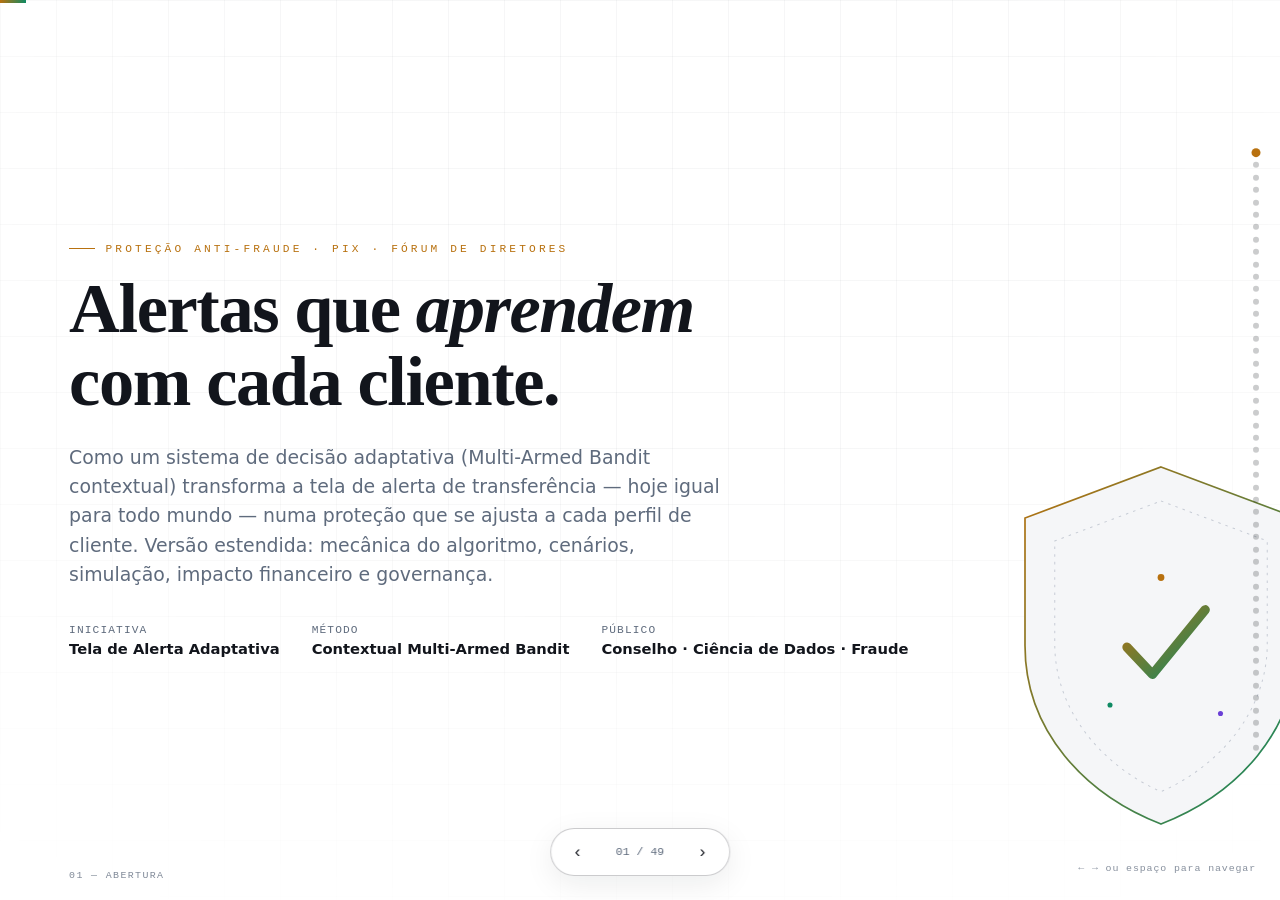
==== commit 56cac8eb: "Add files via upload" ====
--- a/deck-executivo.html
+++ b/deck-executivo.html
@@ -6,197 +6,226 @@
 <title>MAB Contextual · Alertas Pix Anti-Fraude — Fórum de Diretores</title>
 <style>
   :root{
-    --ink:#0a0f1c;
-    --navy:#0d1426;
-    --navy-2:#141d35;
-    --paper:#f4efe6;
-    --mist:#9fb0c9;
-    --line:rgba(159,176,201,.18);
-    --amber:#f0a83c;
-    --amber-soft:#f7c47a;
-    --mint:#5fd6a8;
-    --coral:#f0654a;
-    --violet:#9b8cf0;
+    --bg:#ffffff;
+    --bg2:#f5f6f8;
+    --bg3:#eef0f3;
+    --ink:#12151c;
+    --ink-2:#333a46;
+    --mist:#5f6b7d;
+    --line:rgba(18,21,28,.11);
+    --line2:rgba(18,21,28,.22);
+    --amber:#b8710f;
+    --amber-soft:#8f590c;
+    --amber-bg:#fdf1dd;
+    --mint:#0f8a63;
+    --mint-bg:#e2f5ee;
+    --coral:#c23a2a;
+    --coral-bg:#fbeae6;
+    --violet:#6a3fd6;
+    --violet-bg:#efe9fc;
     --serif:ui-serif, Georgia, "Times New Roman", Cambria, serif;
     --sans:ui-sans-serif, system-ui, -apple-system, "Segoe UI", Roboto, Helvetica, Arial, sans-serif;
     --mono:ui-monospace, "SF Mono", "Cascadia Code", "Segoe UI Mono", Consolas, "Liberation Mono", monospace;
   }
   *{margin:0;padding:0;box-sizing:border-box}
   html,body{height:100%}
-  body{background:var(--ink);font-family:var(--sans);color:var(--paper);overflow:hidden;}
+  body{background:var(--bg);font-family:var(--sans);color:var(--ink);overflow:hidden;}
 
   .deck{position:fixed;inset:0;}
   .slide{
     position:absolute;inset:0;display:flex;flex-direction:column;justify-content:center;
-    padding:clamp(2rem,6vw,7rem);
-    opacity:0;visibility:hidden;transform:translateY(24px);
-    transition:opacity .55s ease,transform .55s ease,visibility .55s;
-    background:
-      radial-gradient(140% 120% at 12% 0%, rgba(240,168,60,.06), transparent 45%),
-      radial-gradient(120% 120% at 100% 100%, rgba(95,214,168,.05), transparent 50%),
-      var(--ink);
+    padding:clamp(1.8rem,5.4vw,6rem);
+    opacity:0;visibility:hidden;transform:translateY(22px);
+    transition:opacity .5s ease,transform .5s ease,visibility .5s;
+    background:var(--bg);
     overflow-y:auto;
   }
   .slide.active{opacity:1;visibility:visible;transform:translateY(0);}
-  .slide.active .reveal{animation:rise .7s cubic-bezier(.2,.7,.2,1) both;}
-  .slide.active .reveal:nth-child(1){animation-delay:.05s}
-  .slide.active .reveal:nth-child(2){animation-delay:.14s}
-  .slide.active .reveal:nth-child(3){animation-delay:.23s}
-  .slide.active .reveal:nth-child(4){animation-delay:.32s}
-  .slide.active .reveal:nth-child(5){animation-delay:.41s}
-  .slide.active .reveal:nth-child(6){animation-delay:.50s}
-  @keyframes rise{from{opacity:0;transform:translateY(22px)}to{opacity:1;transform:translateY(0)}}
+  .slide.active .reveal{animation:rise .65s cubic-bezier(.2,.7,.2,1) both;}
+  .slide.active .reveal:nth-child(1){animation-delay:.04s}
+  .slide.active .reveal:nth-child(2){animation-delay:.11s}
+  .slide.active .reveal:nth-child(3){animation-delay:.18s}
+  .slide.active .reveal:nth-child(4){animation-delay:.25s}
+  .slide.active .reveal:nth-child(5){animation-delay:.32s}
+  .slide.active .reveal:nth-child(6){animation-delay:.39s}
+  @keyframes rise{from{opacity:0;transform:translateY(18px)}to{opacity:1;transform:translateY(0)}}
 
   .slide::before{
     content:"";position:absolute;inset:0;pointer-events:none;
     background-image:linear-gradient(var(--line) 1px,transparent 1px),
                      linear-gradient(90deg,var(--line) 1px,transparent 1px);
-    background-size:64px 64px;opacity:.25;
-    mask-image:radial-gradient(120% 120% at 50% 30%,#000 30%,transparent 80%);
+    background-size:56px 56px;opacity:.35;
+    mask-image:radial-gradient(120% 120% at 50% 20%,#000 25%,transparent 78%);
   }
   .slide > *{position:relative;z-index:1}
 
-  .kicker{font-family:var(--mono);font-size:.72rem;letter-spacing:.32em;text-transform:uppercase;color:var(--amber);margin-bottom:1.4rem;display:flex;gap:.7rem;align-items:center;}
-  .kicker::before{content:"";width:28px;height:1px;background:var(--amber);display:inline-block}
-  h1{font-family:var(--serif);font-weight:600;line-height:1.02;letter-spacing:-.02em;}
-  h2{font-family:var(--serif);font-weight:600;font-size:clamp(1.7rem,3.6vw,2.8rem);line-height:1.08;letter-spacing:-.015em;margin-bottom:1.4rem;}
+  .kicker{font-family:var(--mono);font-size:.7rem;letter-spacing:.28em;text-transform:uppercase;color:var(--amber);margin-bottom:1.1rem;display:flex;gap:.65rem;align-items:center;}
+  .kicker::before{content:"";width:26px;height:1px;background:var(--amber);display:inline-block}
+  .kicker .part{margin-left:auto;color:var(--mist);letter-spacing:.14em;font-size:.64rem}
+  h1{font-family:var(--serif);font-weight:600;line-height:1.03;letter-spacing:-.02em;color:var(--ink)}
+  h2{font-family:var(--serif);font-weight:600;font-size:clamp(1.45rem,3vw,2.35rem);line-height:1.12;letter-spacing:-.012em;margin-bottom:1.1rem;color:var(--ink)}
   h2 em{font-style:italic;color:var(--amber-soft);}
-  p.lead{font-size:clamp(1rem,1.5vw,1.25rem);line-height:1.6;color:var(--mist);max-width:64ch;}
+  h2 em.mint{color:var(--mint)}
+  p.lead{font-size:clamp(.94rem,1.3vw,1.1rem);line-height:1.58;color:var(--mist);max-width:66ch;}
   .em-mint{color:var(--mint)}.em-amber{color:var(--amber-soft)}.em-coral{color:var(--coral)}.em-violet{color:var(--violet)}
-
-  .cover h1{font-size:clamp(2.4rem,6.4vw,5.4rem);max-width:18ch;}
-  .cover .sub{margin-top:2rem;font-size:clamp(1rem,1.6vw,1.3rem);color:var(--mist);max-width:54ch;line-height:1.55}
-  .cover .meta{margin-top:3rem;display:flex;gap:2.4rem;flex-wrap:wrap;font-family:var(--mono);font-size:.74rem;letter-spacing:.12em;color:var(--mist);text-transform:uppercase}
-  .cover .meta b{color:var(--paper);font-weight:500;display:block;font-family:var(--sans);font-size:.95rem;letter-spacing:0;text-transform:none;margin-top:.3rem}
-  .shield{position:absolute;right:-6%;top:50%;transform:translateY(-50%);width:min(40vw,480px);opacity:.85;filter:drop-shadow(0 30px 60px rgba(0,0,0,.5))}
-
-  .cols{display:grid;gap:clamp(.9rem,1.8vw,1.8rem);}
+  b,strong{color:var(--ink);font-weight:650}
+
+  .cover h1{font-size:clamp(2rem,5.6vw,4.4rem);max-width:19ch;}
+  .cover .sub{margin-top:1.6rem;font-size:clamp(.95rem,1.5vw,1.18rem);color:var(--mist);max-width:56ch;line-height:1.55}
+  .cover .meta{margin-top:2.2rem;display:flex;gap:2rem;flex-wrap:wrap;font-family:var(--mono);font-size:.7rem;letter-spacing:.1em;color:var(--mist);text-transform:uppercase}
+  .cover .meta b{color:var(--ink);font-weight:550;display:block;font-family:var(--sans);font-size:.92rem;letter-spacing:0;text-transform:none;margin-top:.25rem}
+  .shield{position:absolute;right:-4%;top:50%;transform:translateY(-50%);width:min(30vw,340px);opacity:.9}
+
+  .cols{display:grid;gap:clamp(.8rem,1.6vw,1.6rem);}
   .c2{grid-template-columns:1fr 1fr}
   .c3{grid-template-columns:repeat(3,1fr)}
-  .card{background:linear-gradient(180deg,var(--navy-2),var(--navy));border:1px solid var(--line);border-radius:16px;padding:1.3rem 1.35rem;}
-  .card h3{font-family:var(--sans);font-size:1rem;font-weight:600;margin-bottom:.55rem;display:flex;align-items:center;gap:.55rem}
-  .card p{color:var(--mist);font-size:.9rem;line-height:1.5}
+  .c4{grid-template-columns:repeat(4,1fr)}
+  .card{background:var(--bg2);border:1px solid var(--line);border-radius:16px;padding:1.1rem 1.2rem;}
+  .card h3{font-family:var(--sans);font-size:.96rem;font-weight:650;margin-bottom:.5rem;display:flex;align-items:center;gap:.5rem;color:var(--ink)}
+  .card p{color:var(--mist);font-size:.87rem;line-height:1.5}
   .dot{width:9px;height:9px;border-radius:50%;display:inline-block;flex:none}
 
-  .stack{display:flex;flex-direction:column;gap:.8rem;max-width:560px}
-  .mod{display:flex;align-items:center;gap:1.1rem;background:linear-gradient(90deg,var(--navy-2),var(--navy));border:1px solid var(--line);border-radius:14px;padding:.9rem 1.1rem}
-  .mod .mname{font-family:var(--mono);font-size:.7rem;letter-spacing:.14em;text-transform:uppercase;color:var(--amber);width:74px;flex:none}
-  .mod .variants{display:flex;gap:.5rem;flex-wrap:wrap}
-  .pill{font-size:.7rem;padding:.3rem .65rem;border-radius:999px;border:1px solid var(--line);color:var(--mist)}
-  .pill.on{background:var(--amber);color:#1a1206;border-color:transparent;font-weight:600}
-  .mod .cnt{margin-left:auto;font-family:var(--mono);font-size:.68rem;color:var(--mist)}
+  .stack{display:flex;flex-direction:column;gap:.7rem;max-width:560px}
+  .mod{display:flex;align-items:center;gap:1rem;background:var(--bg2);border:1px solid var(--line);border-radius:14px;padding:.8rem 1rem}
+  .mod .mname{font-family:var(--mono);font-size:.68rem;letter-spacing:.12em;text-transform:uppercase;color:var(--amber-soft);width:70px;flex:none}
+  .mod .variants{display:flex;gap:.45rem;flex-wrap:wrap}
+  .pill{font-size:.68rem;padding:.28rem .6rem;border-radius:999px;border:1px solid var(--line2);color:var(--mist);background:var(--bg)}
+  .pill.on{background:var(--amber);color:#fff;border-color:transparent;font-weight:600}
+  .mod .cnt{margin-left:auto;font-family:var(--mono);font-size:.66rem;color:var(--mist)}
 
   .flow{display:flex;align-items:stretch;gap:0;flex-wrap:wrap}
-  .step{flex:1;min-width:140px;background:linear-gradient(180deg,var(--navy-2),var(--navy));border:1px solid var(--line);border-radius:14px;padding:1rem .95rem;position:relative}
-  .step .n{font-family:var(--mono);font-size:.68rem;color:var(--amber)}
-  .step h4{font-family:var(--sans);font-size:.92rem;margin:.3rem 0 .35rem;font-weight:600}
-  .step p{font-size:.78rem;color:var(--mist);line-height:1.4}
-  .arrow{align-self:center;color:var(--amber);font-size:1.2rem;padding:0 .3rem;flex:none}
-  .loopnote{margin-top:1rem;font-family:var(--mono);font-size:.72rem;color:var(--mint);display:flex;gap:.6rem;align-items:center}
-  .loopnote::before{content:"↻";font-size:1.05rem}
-
-  .rewards{display:flex;flex-direction:column;gap:.6rem;max-width:640px}
-  .rw{display:grid;grid-template-columns:220px 1fr 56px;align-items:center;gap:1rem}
-  .rw .lab{font-size:.88rem;color:var(--paper)}
-  .rw .track{height:13px;background:rgba(255,255,255,.05);border-radius:999px;position:relative;overflow:hidden}
-  .rw .fill{position:absolute;top:0;height:100%;border-radius:999px}
-  .rw .val{font-family:var(--mono);font-size:.78rem;text-align:right}
-  .center0{position:absolute;left:50%;top:-4px;bottom:-4px;width:1px;background:var(--mist);opacity:.4}
-
-  .ee{display:grid;grid-template-columns:1fr 1fr;gap:1.5rem;align-items:center}
-  .scale{display:flex;align-items:center;justify-content:space-between;background:linear-gradient(90deg,rgba(240,101,74,.12),rgba(95,214,168,.12));border:1px solid var(--line);border-radius:16px;padding:1.2rem 1.4rem}
+  .step{flex:1;min-width:130px;background:var(--bg2);border:1px solid var(--line);border-radius:14px;padding:.9rem .9rem;position:relative}
+  .step .n{font-family:var(--mono);font-size:.66rem;color:var(--amber-soft);font-weight:600}
+  .step h4{font-family:var(--sans);font-size:.88rem;margin:.28rem 0 .32rem;font-weight:650;color:var(--ink)}
+  .step p{font-size:.75rem;color:var(--mist);line-height:1.4}
+  .arrow{align-self:center;color:var(--amber);font-size:1.15rem;padding:0 .28rem;flex:none}
+  .loopnote{margin-top:.9rem;font-family:var(--mono);font-size:.7rem;color:var(--mint);display:flex;gap:.55rem;align-items:center}
+  .loopnote::before{content:"↻";font-size:1rem}
+
+  .rewards{display:flex;flex-direction:column;gap:.55rem;max-width:640px}
+  .rw{display:grid;grid-template-columns:210px 1fr 52px;align-items:center;gap:.9rem}
+  .rw .lab{font-size:.85rem;color:var(--ink)}
+  .rw .track{height:12px;background:var(--bg3);border-radius:999px;position:relative;overflow:hidden}
+  .rw .fill{position:absolute;top:0;height:100%;border-radius:999px;width:0}
+  .rw .val{font-family:var(--mono);font-size:.75rem;text-align:right}
+  .center0{position:absolute;left:50%;top:-3px;bottom:-3px;width:1px;background:var(--line2)}
+
+  .ee{display:grid;grid-template-columns:1fr 1fr;gap:1.3rem;align-items:center}
+  .scale{display:flex;align-items:center;justify-content:space-between;background:linear-gradient(90deg,var(--coral-bg),var(--mint-bg));border:1px solid var(--line);border-radius:16px;padding:1.1rem 1.3rem}
   .scale .side{text-align:center}
-  .scale .side .big{font-family:var(--serif);font-size:1.4rem}
-  .scale .bar{flex:1;height:2px;background:linear-gradient(90deg,var(--coral),var(--mint));margin:0 1.3rem;position:relative}
-  .scale .knob{position:absolute;top:50%;left:62%;transform:translate(-50%,-50%);width:16px;height:16px;border-radius:50%;background:var(--amber);box-shadow:0 0 0 6px rgba(240,168,60,.18)}
-
-  .stats{display:grid;grid-template-columns:repeat(3,1fr);gap:1.4rem}
-  .stat .num{font-family:var(--serif);font-size:clamp(2.1rem,4.4vw,3.3rem);line-height:1;font-weight:600}
+  .scale .side .big{font-family:var(--serif);font-size:1.3rem}
+  .scale .bar{flex:1;height:2px;background:linear-gradient(90deg,var(--coral),var(--mint));margin:0 1.2rem;position:relative}
+  .scale .knob{position:absolute;top:50%;left:62%;transform:translate(-50%,-50%);width:15px;height:15px;border-radius:50%;background:var(--amber);box-shadow:0 0 0 6px var(--amber-bg)}
+
+  .stats{display:grid;grid-template-columns:repeat(3,1fr);gap:1.2rem}
+  .stat .num{font-family:var(--serif);font-size:clamp(1.9rem,4vw,3rem);line-height:1;font-weight:650}
   .stat .num.mint{color:var(--mint)}.stat .num.amber{color:var(--amber-soft)}.stat .num.coral{color:var(--coral)}
-  .stat .cap{margin-top:.55rem;color:var(--mist);font-size:.86rem;line-height:1.42;max-width:24ch}
-
-  .road{display:grid;grid-template-columns:repeat(4,1fr);gap:1.1rem;counter-reset:r}
-  .ph{background:linear-gradient(180deg,var(--navy-2),var(--navy));border:1px solid var(--line);border-radius:14px;padding:1.2rem 1.1rem;position:relative}
-  .ph .ph-n{font-family:var(--mono);font-size:.68rem;color:var(--amber);letter-spacing:.14em}
-  .ph h4{font-family:var(--serif);font-size:1.08rem;margin:.35rem 0 .55rem;font-weight:600}
-  .ph p{font-size:.8rem;color:var(--mist);line-height:1.45}
+  .stat .cap{margin-top:.5rem;color:var(--mist);font-size:.83rem;line-height:1.42;max-width:24ch}
+
+  .road{display:grid;grid-template-columns:repeat(4,1fr);gap:1rem;}
+  .ph{background:var(--bg2);border:1px solid var(--line);border-radius:14px;padding:1.1rem 1rem;position:relative;overflow:hidden}
+  .ph .ph-n{font-family:var(--mono);font-size:.66rem;color:var(--amber-soft);letter-spacing:.12em}
+  .ph h4{font-family:var(--serif);font-size:1.02rem;margin:.32rem 0 .5rem;font-weight:650;color:var(--ink)}
+  .ph p{font-size:.78rem;color:var(--mist);line-height:1.42}
   .ph .tl{position:absolute;left:0;top:0;height:3px;border-radius:3px;background:var(--amber)}
 
-  table.cmp{width:100%;border-collapse:collapse;max-width:760px;font-size:.9rem}
-  table.cmp th,table.cmp td{text-align:left;padding:.7rem .9rem;border-bottom:1px solid var(--line)}
-  table.cmp th{font-family:var(--mono);font-size:.68rem;letter-spacing:.12em;text-transform:uppercase;color:var(--amber);font-weight:500}
-  table.cmp td.good{color:var(--mint)}
-  table.cmp tr.hi td{background:rgba(240,168,60,.06)}
-  .code-chip{font-family:var(--mono);font-size:.8rem;background:rgba(155,140,240,.12);color:var(--violet);padding:.15rem .5rem;border-radius:6px}
-
-  .closing h1{font-size:clamp(2.1rem,5.2vw,4.2rem);max-width:20ch}
-  .closing .pts{margin-top:2rem;display:flex;flex-direction:column;gap:.9rem;max-width:62ch}
-  .closing .pts div{display:flex;gap:.85rem;align-items:flex-start;color:var(--paper);font-size:1rem;line-height:1.5}
-  .closing .pts span{color:var(--amber);font-family:var(--serif);font-size:1.25rem;line-height:1.2;flex:none}
-
-  .nav{position:fixed;bottom:1.6rem;left:50%;transform:translateX(-50%);z-index:50;display:flex;align-items:center;gap:1rem;background:rgba(10,15,28,.7);backdrop-filter:blur(12px);border:1px solid var(--line);border-radius:999px;padding:.5rem .7rem}
-  .nav button{background:none;border:none;color:var(--paper);cursor:pointer;width:34px;height:34px;border-radius:50%;display:grid;place-items:center;font-size:1.1rem;transition:background .2s}
-  .nav button:hover{background:rgba(255,255,255,.08)}
-  .nav .count{font-family:var(--mono);font-size:.76rem;color:var(--mist);min-width:56px;text-align:center}
+  table.cmp,table.riskm{width:100%;border-collapse:collapse;font-size:.85rem}
+  table.cmp{max-width:760px}
+  table.cmp th,table.cmp td,table.riskm th,table.riskm td{text-align:left;padding:.6rem .8rem;border-bottom:1px solid var(--line);vertical-align:top}
+  table.cmp th,table.riskm th{font-family:var(--mono);font-size:.64rem;letter-spacing:.1em;text-transform:uppercase;color:var(--amber-soft);font-weight:600}
+  table.cmp td.good,table.riskm td.mit{color:var(--mint);font-weight:550}
+  table.cmp td.bad{color:var(--coral)}
+  table.cmp tr.hi td{background:var(--amber-bg)}
+  .code-chip{font-family:var(--mono);font-size:.78rem;background:var(--violet-bg);color:var(--violet);padding:.14rem .48rem;border-radius:6px}
+
+  .closing .pts{margin-top:1.7rem;display:flex;flex-direction:column;gap:.8rem;max-width:62ch}
+  .closing .pts div{display:flex;gap:.8rem;align-items:flex-start;color:var(--ink);font-size:.96rem;line-height:1.5}
+  .closing .pts span{color:var(--amber);font-family:var(--serif);font-size:1.2rem;line-height:1.2;flex:none}
+
+  .nav{position:fixed;bottom:1.5rem;left:50%;transform:translateX(-50%);z-index:50;display:flex;align-items:center;gap:.9rem;background:rgba(255,255,255,.85);backdrop-filter:blur(10px);border:1px solid var(--line2);border-radius:999px;padding:.45rem .65rem;box-shadow:0 8px 30px rgba(18,21,28,.08)}
+  .nav button{background:none;border:none;color:var(--ink);cursor:pointer;width:32px;height:32px;border-radius:50%;display:grid;place-items:center;font-size:1.05rem;transition:background .2s}
+  .nav button:hover{background:var(--bg3)}
+  .nav .count{font-family:var(--mono);font-size:.72rem;color:var(--mist);min-width:64px;text-align:center}
   .progress{position:fixed;top:0;left:0;height:3px;background:linear-gradient(90deg,var(--amber),var(--mint));z-index:60;transition:width .4s ease}
-  .dots{position:fixed;right:1.5rem;top:50%;transform:translateY(-50%);z-index:50;display:flex;flex-direction:column;gap:.5rem;max-height:80vh;overflow:visible}
-  .dots i{width:7px;height:7px;border-radius:50%;background:rgba(159,176,201,.3);cursor:pointer;transition:all .25s;display:block}
-  .dots i.on{background:var(--amber);transform:scale(1.4)}
-  .hint{position:fixed;bottom:1.7rem;right:1.6rem;font-family:var(--mono);font-size:.64rem;color:var(--mist);letter-spacing:.1em;z-index:50;opacity:.7}
-  .pagefoot{position:absolute;bottom:1.3rem;left:clamp(2rem,6vw,7rem);font-family:var(--mono);font-size:.64rem;letter-spacing:.16em;text-transform:uppercase;color:var(--mist);opacity:.7;z-index:1}
+  .dots{position:fixed;right:1.3rem;top:50%;transform:translateY(-50%);z-index:50;display:flex;flex-direction:column;gap:.4rem;max-height:80vh;overflow:visible}
+  .dots i{width:6px;height:6px;border-radius:50%;background:var(--line2);cursor:pointer;transition:all .25s;display:block}
+  .dots i.on{background:var(--amber);transform:scale(1.5)}
+  .hint{position:fixed;bottom:1.6rem;right:1.5rem;font-family:var(--mono);font-size:.62rem;color:var(--mist);letter-spacing:.09em;z-index:50;opacity:.75}
+  .pagefoot{position:absolute;bottom:1.2rem;left:clamp(1.8rem,5.4vw,6rem);font-family:var(--mono);font-size:.62rem;letter-spacing:.14em;text-transform:uppercase;color:var(--mist);opacity:.8;z-index:1}
 
   /* ---------- PERSONA SCENARIOS ---------- */
-  .persona{display:grid;grid-template-columns:auto 1fr;gap:1.1rem;align-items:center;margin-bottom:1.1rem}
-  .avatar{width:58px;height:58px;border-radius:50%;display:grid;place-items:center;font-family:var(--serif);font-size:1.3rem;font-weight:600;color:#1a1206;flex:none}
-  .persona .who b{display:block;font-size:1.15rem;color:var(--paper);font-family:var(--serif)}
-  .persona .who span{font-size:.84rem;color:var(--mist)}
-  .versus{display:grid;grid-template-columns:1fr 1fr;gap:1.2rem}
-  .vcard{border-radius:16px;padding:1.2rem 1.3rem;border:1px solid var(--line)}
-  .vcard.bad{background:linear-gradient(180deg,rgba(240,101,74,.09),var(--navy))}
-  .vcard.good{background:linear-gradient(180deg,rgba(95,214,168,.09),var(--navy))}
-  .vcard .vtag{font-family:var(--mono);font-size:.66rem;letter-spacing:.12em;text-transform:uppercase;margin-bottom:.6rem;display:block}
+  .persona{display:grid;grid-template-columns:auto 1fr;gap:1rem;align-items:center;margin-bottom:1rem}
+  .avatar{width:52px;height:52px;border-radius:50%;display:grid;place-items:center;font-family:var(--serif);font-size:1.2rem;font-weight:650;color:#fff;flex:none}
+  .persona .who b{display:block;font-size:1.08rem;color:var(--ink);font-family:var(--serif)}
+  .persona .who span{font-size:.82rem;color:var(--mist)}
+  .versus{display:grid;grid-template-columns:1fr 1fr;gap:1.1rem}
+  .vcard{border-radius:16px;padding:1.1rem 1.2rem;border:1px solid var(--line)}
+  .vcard.bad{background:var(--coral-bg)}
+  .vcard.good{background:var(--mint-bg)}
+  .vcard .vtag{font-family:var(--mono);font-size:.64rem;letter-spacing:.1em;text-transform:uppercase;margin-bottom:.55rem;display:block;font-weight:700}
   .vcard.bad .vtag{color:var(--coral)}
   .vcard.good .vtag{color:var(--mint)}
-  .vcard p{font-size:.87rem;color:var(--mist);line-height:1.55;margin-bottom:.5rem}
-  .vcard .outcome{margin-top:.7rem;padding-top:.6rem;border-top:1px dashed var(--line);font-size:.85rem;font-weight:600}
+  .vcard p{font-size:.85rem;color:var(--ink-2);line-height:1.52;margin-bottom:.45rem}
+  .vcard .outcome{margin-top:.65rem;padding-top:.55rem;border-top:1px dashed var(--line2);font-size:.83rem;font-weight:650}
   .vcard.bad .outcome{color:var(--coral)}
   .vcard.good .outcome{color:var(--mint)}
 
   /* ---------- SIM COMPARISON ---------- */
-  .simhead{display:flex;justify-content:space-between;align-items:baseline;margin-bottom:.9rem;font-family:var(--mono);font-size:.72rem;letter-spacing:.1em;text-transform:uppercase;color:var(--mist)}
-  .simrow{display:grid;grid-template-columns:200px 1fr 1fr;gap:1rem;align-items:center;margin:.55rem 0}
-  .simrow .slab{font-size:.86rem;color:var(--paper)}
-  .simbar{display:flex;align-items:center;gap:.6rem}
-  .simbar .track{flex:1;height:16px;background:rgba(255,255,255,.05);border-radius:6px;overflow:hidden}
-  .simbar .fill{height:100%;border-radius:6px}
-  .simbar .v{font-family:var(--mono);font-size:.78rem;width:70px;text-align:right;flex:none}
+  .simhead{display:flex;justify-content:space-between;align-items:baseline;margin-bottom:.8rem;font-family:var(--mono);font-size:.68rem;letter-spacing:.1em;text-transform:uppercase;color:var(--mist)}
+  .simrow{display:grid;grid-template-columns:190px 1fr 1fr;gap:.9rem;align-items:center;margin:.5rem 0}
+  .simrow .slab{font-size:.83rem;color:var(--ink)}
+  .simbar{display:flex;align-items:center;gap:.55rem}
+  .simbar .track{flex:1;height:15px;background:var(--bg3);border-radius:6px;overflow:hidden}
+  .simbar .fill{height:100%;border-radius:6px;width:0}
+  .simbar .v{font-family:var(--mono);font-size:.75rem;width:68px;text-align:right;flex:none}
 
   /* ---------- FUNNEL / IMPACT CHAIN ---------- */
-  .chain{display:flex;align-items:center;gap:0;flex-wrap:wrap;margin-top:1rem}
-  .clink{flex:1;min-width:170px;background:linear-gradient(180deg,var(--navy-2),var(--navy));border:1px solid var(--line);border-radius:14px;padding:1.1rem 1rem;text-align:center}
-  .clink .cval{font-family:var(--serif);font-size:1.7rem;font-weight:600;line-height:1.1}
-  .clink .clabel{font-size:.76rem;color:var(--mist);margin-top:.4rem;line-height:1.4}
-  .carrow{flex:none;color:var(--amber);font-size:1.3rem;padding:0 .3rem}
-
-  /* ---------- RISK / GOVERNANCE MATRIX ---------- */
-  table.riskm{width:100%;border-collapse:collapse;font-size:.86rem}
-  table.riskm th,table.riskm td{text-align:left;padding:.7rem .85rem;border-bottom:1px solid var(--line);vertical-align:top}
-  table.riskm th{font-family:var(--mono);font-size:.65rem;letter-spacing:.1em;text-transform:uppercase;color:var(--amber);font-weight:500}
-  table.riskm td.mit{color:var(--mint)}
-  .sevpill{font-family:var(--mono);font-size:.64rem;padding:.2rem .55rem;border-radius:5px;display:inline-block}
-  .sevpill.low{background:rgba(95,214,168,.16);color:var(--mint)}
-  .sevpill.med{background:rgba(240,168,60,.16);color:var(--amber-soft)}
-
-  /* ---------- Q&A ---------- */
-  .qa{display:flex;flex-direction:column;gap:.75rem}
-  .qacard{background:linear-gradient(180deg,var(--navy-2),var(--navy));border:1px solid var(--line);border-radius:14px;padding:1rem 1.2rem}
-  .qacard .qq{font-weight:650;color:var(--amber-soft);font-size:.94rem;margin-bottom:.35rem;display:flex;gap:.5rem}
-  .qacard .aa{color:var(--mist);font-size:.87rem;line-height:1.5}
-
-  .footnote{font-family:var(--mono);font-size:.68rem;color:var(--mist);opacity:.75;margin-top:.9rem}
+  .chain{display:flex;align-items:center;gap:0;flex-wrap:wrap;margin-top:.9rem}
+  .clink{flex:1;min-width:160px;background:var(--bg2);border:1px solid var(--line);border-radius:14px;padding:1rem .9rem;text-align:center}
+  .clink .cval{font-family:var(--serif);font-size:1.55rem;font-weight:650;line-height:1.1}
+  .clink .clabel{font-size:.73rem;color:var(--mist);margin-top:.35rem;line-height:1.38}
+  .carrow{flex:none;color:var(--amber);font-size:1.2rem;padding:0 .25rem}
+
+  .sevpill{font-family:var(--mono);font-size:.62rem;padding:.18rem .5rem;border-radius:5px;display:inline-block;font-weight:650}
+  .sevpill.low{background:var(--mint-bg);color:var(--mint)}
+  .sevpill.med{background:var(--amber-bg);color:var(--amber-soft)}
+  .sevpill.high{background:var(--coral-bg);color:var(--coral)}
+
+  .qa{display:flex;flex-direction:column;gap:.6rem}
+  .qacard{background:var(--bg2);border:1px solid var(--line);border-radius:14px;padding:.85rem 1.05rem}
+  .qacard .qq{font-weight:650;color:var(--amber-soft);font-size:.88rem;margin-bottom:.32rem;display:flex;gap:.5rem}
+  .qacard .aa{color:var(--mist);font-size:.82rem;line-height:1.48}
+
+  .footnote{font-family:var(--mono);font-size:.66rem;color:var(--mist);opacity:.85;margin-top:.8rem}
+
+  /* ---------- ICONS ---------- */
+  .iconrow{display:flex;gap:1.1rem;flex-wrap:wrap;margin-top:1rem}
+  .iconbox{flex:1;min-width:120px;text-align:center}
+  .iconbox svg{width:44px;height:44px;margin-bottom:.5rem}
+  .iconbox .ilabel{font-size:.78rem;color:var(--ink-2);line-height:1.35}
+
+  /* ---------- BELIEF / CONFIDENCE VISUAL ---------- */
+  .beliefcard{background:var(--bg2);border:1px solid var(--line);border-radius:16px;padding:1.1rem 1.2rem}
+  .belief-tag{font-family:var(--mono);font-size:.64rem;letter-spacing:.12em;text-transform:uppercase;margin-bottom:.4rem}
+
+  /* ---------- ANIMATIONS ---------- */
+  .slide.active .countup{animation:none}
+  .slide.active .fillbar{animation:none}
+  .slide.active .rw .fill,.slide.active .simbar .fill{transition:width 1.1s cubic-bezier(.16,.8,.3,1)}
+  .drawline{stroke-dasharray:1;stroke-dashoffset:1;pathLength:1}
+  .slide.active .drawline{animation:drawpath 1.3s ease forwards}
+  @keyframes drawpath{to{stroke-dashoffset:0}}
+  .pulse{animation:pulse 2.2s ease-in-out infinite}
+  @keyframes pulse{0%,100%{opacity:1}50%{opacity:.45}}
+  .float{animation:floaty 3.6s ease-in-out infinite}
+  @keyframes floaty{0%,100%{transform:translateY(0)}50%{transform:translateY(-6px)}}
+
+  /* ---------- MISC ---------- */
+  .bignum{font-family:var(--serif);font-weight:650}
+  .divider{height:1px;background:var(--line);margin:1rem 0;border:none}
 
   @media(max-width:820px){
-    .c2,.c3,.ee,.stats,.road,.versus,.simrow{grid-template-columns:1fr}
+    .c2,.c3,.c4,.ee,.stats,.road,.versus,.simrow{grid-template-columns:1fr}
     .flow{flex-direction:column}.arrow{transform:rotate(90deg);align-self:flex-start}
     .rw{grid-template-columns:1fr;gap:.3rem}.rw .val{text-align:left}
     .shield{display:none}
@@ -211,234 +240,788 @@
 
 <div class="deck" id="deck">
 
+<!-- ================= PARTE 0 — ABERTURA ================= -->
+
   <!-- 1 · COVER -->
   <section class="slide cover active">
     <div class="kicker reveal">Proteção Anti-Fraude · Pix · Fórum de Diretores</div>
-    <h1 class="reveal">Alertas que <em style="font-style:italic;color:var(--amber-soft)">aprendem</em> com cada cliente.</h1>
-    <p class="sub reveal">Como um sistema de decisão adaptativa transforma a tela de alerta de transferência — hoje igual para todo mundo — numa proteção que se ajusta a cada perfil de cliente. Com cenários reais, simulação de impacto e o plano de governança.</p>
+    <h1 class="reveal">Alertas que <em>aprendem</em> com cada cliente.</h1>
+    <p class="sub reveal">Como um sistema de decisão adaptativa (Multi-Armed Bandit contextual) transforma a tela de alerta de transferência — hoje igual para todo mundo — numa proteção que se ajusta a cada perfil de cliente. Versão estendida: mecânica do algoritmo, cenários, simulação, impacto financeiro e governança.</p>
     <div class="meta reveal">
       <div>Iniciativa<b>Tela de Alerta Adaptativa</b></div>
-      <div>Abordagem<b>Decisão adaptativa por perfil de cliente</b></div>
-      <div>Público<b>Conselho / Comitê Executivo</b></div>
-    </div>
-    <svg class="shield reveal" viewBox="0 0 400 460" fill="none" xmlns="http://www.w3.org/2000/svg" aria-hidden="true">
+      <div>Método<b>Contextual Multi-Armed Bandit</b></div>
+      <div>Público<b>Conselho · Ciência de Dados · Fraude</b></div>
+    </div>
+    <svg class="shield reveal" viewBox="0 0 400 460" xmlns="http://www.w3.org/2000/svg" aria-hidden="true">
       <defs>
-        <linearGradient id="g1" x1="0" y1="0" x2="1" y2="1"><stop offset="0" stop-color="#f0a83c" stop-opacity=".9"/><stop offset="1" stop-color="#5fd6a8" stop-opacity=".7"/></linearGradient>
-        <linearGradient id="g2" x1="0" y1="0" x2="0" y2="1"><stop offset="0" stop-color="#141d35"/><stop offset="1" stop-color="#0d1426"/></linearGradient>
+        <linearGradient id="g1" x1="0" y1="0" x2="1" y2="1"><stop offset="0" stop-color="#b8710f"/><stop offset="1" stop-color="#0f8a63"/></linearGradient>
       </defs>
-      <path d="M200 20 L360 80 V230 C360 330 290 405 200 440 C110 405 40 330 40 230 V80 Z" fill="url(#g2)" stroke="url(#g1)" stroke-width="2"/>
-      <path d="M200 60 L325 107 V228 C325 308 268 372 200 402 C132 372 75 308 75 228 V107 Z" fill="none" stroke="#9fb0c9" stroke-opacity=".25" stroke-width="1.2" stroke-dasharray="3 6"/>
+      <path d="M200 20 L360 80 V230 C360 330 290 405 200 440 C110 405 40 330 40 230 V80 Z" fill="#f5f6f8" stroke="url(#g1)" stroke-width="2"/>
+      <path d="M200 60 L325 107 V228 C325 308 268 372 200 402 C132 372 75 308 75 228 V107 Z" fill="none" stroke="#c8cdd6" stroke-width="1.2" stroke-dasharray="3 6"/>
       <path d="M160 232 L190 264 L252 188" stroke="url(#g1)" stroke-width="11" stroke-linecap="round" stroke-linejoin="round" fill="none"/>
-      <circle cx="200" cy="150" r="4" fill="#f0a83c"/><circle cx="140" cy="300" r="3" fill="#5fd6a8"/><circle cx="270" cy="310" r="3" fill="#9b8cf0"/>
+      <circle class="pulse" cx="200" cy="150" r="4" fill="#b8710f"/><circle class="pulse" cx="140" cy="300" r="3" fill="#0f8a63"/><circle class="pulse" cx="270" cy="310" r="3" fill="#6a3fd6"/>
     </svg>
     <div class="pagefoot">01 — Abertura</div>
   </section>
 
-  <!-- 2 · PROBLEM -->
-  <section class="slide">
-    <div class="kicker reveal">O problema de hoje</div>
+  <!-- 2 · AGENDA -->
+  <section class="slide">
+    <div class="kicker reveal">O que vamos cobrir hoje</div>
+    <h2 class="reveal">Uma apresentação em <em>oito partes</em>.</h2>
+    <div class="cols c4 reveal" style="margin-top:.4rem">
+      <div class="card"><h3><span class="dot" style="background:var(--amber)"></span>1. O que é um MAB</h3><p>Mecânica do algoritmo e o menu de opções da MABWiser — slides 3 a 17.</p></div>
+      <div class="card"><h3><span class="dot" style="background:var(--coral)"></span>2. O problema</h3><p>Por que a tela estática perde eficácia — slides 18 a 20.</p></div>
+      <div class="card"><h3><span class="dot" style="background:var(--violet)"></span>3. Arquitetura</h3><p>Como aplicamos ao caso Pix, módulo a módulo — slides 21 a 30.</p></div>
+      <div class="card"><h3><span class="dot" style="background:var(--mint)"></span>4. Cenários &amp; simulação</h3><p>Dois clientes reais e uma simulação numérica — slides 31 a 35.</p></div>
+    </div>
+    <div class="cols c4 reveal" style="margin-top:.9rem">
+      <div class="card"><h3><span class="dot" style="background:var(--amber)"></span>5. Integração</h3><p>O que já existe (A/B) e como acelera o início — slides 36 a 38.</p></div>
+      <div class="card"><h3><span class="dot" style="background:var(--coral)"></span>6. Impacto</h3><p>Da proteção ao resultado financeiro — slides 39 a 41.</p></div>
+      <div class="card"><h3><span class="dot" style="background:var(--violet)"></span>7. Risco &amp; Fraude</h3><p>Auditoria, integração operacional, modos de falha — slides 42 a 45.</p></div>
+      <div class="card"><h3><span class="dot" style="background:var(--mint)"></span>8. Perguntas &amp; roadmap</h3><p>O que o conselho vai perguntar, e os próximos passos — slides 46 a 49.</p></div>
+    </div>
+    <div class="pagefoot">02 — Agenda</div>
+  </section>
+
+<!-- ================= PARTE 1 — O QUE É UM MAB (aprofundado) ================= -->
+
+  <!-- 3 · NAME AND METAPHOR -->
+  <section class="slide">
+    <div class="kicker reveal">Parte 1 · O que é um MAB<span class="part">01 / 15</span></div>
+    <h2 class="reveal">O nome e a metáfora: <em>Multi-Armed Bandit</em>.</h2>
+    <div class="cols c2 reveal" style="align-items:center">
+      <div>
+        <p class="lead">"Bandit" (bandido) é o apelido em inglês para caça-níqueis — porque "rouba" seu dinheiro. Um caça-níqueis com vários braços (alavancas), cada um pagando um valor diferente e <b style="color:var(--ink)">desconhecido de antemão</b>, é um "multi-armed bandit".</p>
+        <p class="lead" style="margin-top:1rem">É a metáfora clássica, usada em estatística desde os anos 1950, para <b style="color:var(--ink)">qualquer problema de decisão repetida sob incerteza</b>: você escolhe uma opção, observa o resultado, e usa isso para decidir melhor da próxima vez.</p>
+      </div>
+      <div class="card" style="padding:1.4rem">
+        <svg viewBox="0 0 340 200" width="100%" style="height:auto;display:block" role="img" aria-label="Caça-níqueis com três alavancas de pagamento desconhecido">
+          <rect x="20" y="20" width="300" height="150" rx="14" fill="#fff" stroke="#eef0f3" stroke-width="2"/>
+          <g font-family="ui-sans-serif,sans-serif">
+            <rect x="45" y="45" width="70" height="90" rx="10" fill="#fdf1dd" stroke="#b8710f" stroke-opacity=".4"/>
+            <circle cx="80" cy="72" r="14" fill="none" stroke="#b8710f" stroke-width="2"/><text x="80" y="77" text-anchor="middle" font-size="13" fill="#8f590c">?</text>
+            <rect x="72" y="100" width="16" height="34" rx="8" fill="#b8710f"/>
+            <rect x="135" y="45" width="70" height="90" rx="10" fill="#e2f5ee" stroke="#0f8a63" stroke-opacity=".4"/>
+            <circle cx="170" cy="72" r="14" fill="none" stroke="#0f8a63" stroke-width="2"/><text x="170" y="77" text-anchor="middle" font-size="13" fill="#0f8a63">?</text>
+            <rect x="162" y="100" width="16" height="34" rx="8" fill="#0f8a63"/>
+            <rect x="225" y="45" width="70" height="90" rx="10" fill="#efe9fc" stroke="#6a3fd6" stroke-opacity=".4"/>
+            <circle cx="260" cy="72" r="14" fill="none" stroke="#6a3fd6" stroke-width="2"/><text x="260" y="77" text-anchor="middle" font-size="13" fill="#6a3fd6">?</text>
+            <rect x="252" y="100" width="16" height="34" rx="8" fill="#6a3fd6"/>
+          </g>
+        </svg>
+        <p style="color:var(--mist);font-size:.82rem;text-align:center;margin-top:.4rem">Cada braço paga diferente — mas você só descobre puxando.</p>
+      </div>
+    </div>
+    <div class="pagefoot">03 — O nome e a metáfora</div>
+  </section>
+
+  <!-- 4 · EXPLORE VS EXPLOIT DILEMMA (deep) -->
+  <section class="slide">
+    <div class="kicker reveal">Parte 1 · O que é um MAB<span class="part">02 / 15</span></div>
+    <h2 class="reveal">O dilema central: <em>explorar</em> × <em class="mint">aproveitar</em>.</h2>
+    <div class="cols c2 reveal">
+      <div class="card">
+        <h3><span class="dot" style="background:var(--coral)"></span>Explorar</h3>
+        <p style="margin-bottom:.6rem">Testar um braço sobre o qual você tem pouca informação. Custa caro no curto prazo (pode ser a opção pior), mas é o único jeito de aprender.</p>
+        <p>Sem exploração, você nunca descobre se existe algo melhor do que já conhece.</p>
+      </div>
+      <div class="card">
+        <h3><span class="dot" style="background:var(--mint)"></span>Aproveitar</h3>
+        <p style="margin-bottom:.6rem">Usar o braço que, até agora, parece o melhor. Maximiza o resultado imediato — mas só com base no que já foi observado.</p>
+        <p>Sem aproveitamento, você desperdiça decisões testando opções já conhecidas como inferiores.</p>
+      </div>
+    </div>
+    <div class="card reveal" style="margin-top:1.1rem;background:var(--amber-bg);border-color:transparent">
+      <p style="color:var(--ink-2);font-size:.9rem;line-height:1.6"><b style="color:var(--amber-soft)">O trade-off nunca desaparece por completo.</b> Mesmo depois de milhões de decisões, vale manter uma fração pequena de exploração — o comportamento do cliente muda, e um braço "vencedor" hoje pode deixar de ser o melhor amanhã (voltamos a esse ponto no slide 29).</p>
+    </div>
+    <div class="pagefoot">04 — Explorar × aproveitar</div>
+  </section>
+
+  <!-- 5 · BELIEF / UNCERTAINTY REPRESENTATION -->
+  <section class="slide">
+    <div class="kicker reveal">Parte 1 · O que é um MAB<span class="part">03 / 15</span></div>
+    <h2 class="reveal">Como o sistema representa <em>"o que sabe"</em>.</h2>
+    <p class="lead reveal" style="margin-bottom:.9rem">Para cada braço, o algoritmo não guarda só uma média — guarda uma <b style="color:var(--ink)">faixa de confiança</b>: um intervalo que reflete tanto a estimativa quanto a incerteza sobre ela. Poucos dados → faixa larga. Muitos dados → faixa estreita.</p>
+    <div class="beliefcard reveal">
+      <div class="belief-tag em-amber">Poucos dados observados</div>
+      <div class="barrow" style="display:flex;align-items:center;gap:.8rem;margin:.5rem 0">
+        <span style="width:110px;font-size:.82rem;color:var(--ink)">Variante A</span>
+        <div style="flex:1;height:26px;position:relative">
+          <div style="position:absolute;left:15%;right:45%;top:8px;bottom:8px;background:var(--amber-bg);border-radius:6px"></div>
+          <div style="position:absolute;left:32%;top:0;bottom:0;width:2px;background:var(--amber)"></div>
+        </div>
+      </div>
+      <div class="barrow" style="display:flex;align-items:center;gap:.8rem;margin:.5rem 0">
+        <span style="width:110px;font-size:.82rem;color:var(--ink)">Variante B</span>
+        <div style="flex:1;height:26px;position:relative">
+          <div style="position:absolute;left:25%;right:20%;top:8px;bottom:8px;background:var(--mint-bg);border-radius:6px"></div>
+          <div style="position:absolute;left:52%;top:0;bottom:0;width:2px;background:var(--mint)"></div>
+        </div>
+      </div>
+      <div class="divider"></div>
+      <div class="belief-tag em-mint">Milhares de decisões depois</div>
+      <div class="barrow" style="display:flex;align-items:center;gap:.8rem;margin:.5rem 0">
+        <span style="width:110px;font-size:.82rem;color:var(--ink)">Variante A</span>
+        <div style="flex:1;height:26px;position:relative">
+          <div style="position:absolute;left:28%;right:58%;top:8px;bottom:8px;background:var(--amber-bg);border-radius:6px"></div>
+          <div style="position:absolute;left:36%;top:0;bottom:0;width:2px;background:var(--amber)"></div>
+        </div>
+      </div>
+      <div class="barrow" style="display:flex;align-items:center;gap:.8rem;margin:.5rem 0">
+        <span style="width:110px;font-size:.82rem;color:var(--ink)">Variante B <span style="color:var(--mint);font-weight:700">★</span></span>
+        <div style="flex:1;height:26px;position:relative">
+          <div style="position:absolute;left:58%;right:14%;top:8px;bottom:8px;background:var(--mint-bg);border-radius:6px"></div>
+          <div style="position:absolute;left:70%;top:0;bottom:0;width:2px;background:var(--mint)"></div>
+        </div>
+      </div>
+    </div>
+    <p class="footnote reveal">Para quem acompanha estatística de perto: isso é literalmente um intervalo de confiança (ou uma distribuição posterior Bayesiana) por braço, atualizado a cada nova observação — não é uma metáfora solta.</p>
+    <div class="pagefoot">05 — A crença do sistema</div>
+  </section>
+
+  <!-- 6 · DECISION MECHANISM STEP BY STEP -->
+  <section class="slide">
+    <div class="kicker reveal">Parte 1 · O que é um MAB<span class="part">04 / 15</span></div>
+    <h2 class="reveal">Como a decisão é tomada, <em>passo a passo</em>.</h2>
+    <div class="flow reveal">
+      <div class="step"><div class="n">01</div><h4>Observa o contexto</h4><p>Perfil do cliente naquele momento.</p></div>
+      <div class="arrow">→</div>
+      <div class="step"><div class="n">02</div><h4>Calcula um "score" por opção</h4><p>Estimativa + um bônus proporcional à incerteza.</p></div>
+      <div class="arrow">→</div>
+      <div class="step"><div class="n">03</div><h4>Escolhe o maior score</h4><p>Não necessariamente a maior média — a maior soma.</p></div>
+      <div class="arrow">→</div>
+      <div class="step"><div class="n">04</div><h4>Observa o resultado</h4><p>O que aconteceu depois da escolha.</p></div>
+      <div class="arrow">→</div>
+      <div class="step"><div class="n">05</div><h4>Atualiza a crença</h4><p>A faixa de confiança daquela opção estreita.</p></div>
+    </div>
+    <div class="card reveal" style="margin-top:1.1rem">
+      <h3><span class="dot" style="background:var(--violet)"></span>Por que somar um "bônus de incerteza" (passo 02) funciona</h3>
+      <p>Uma opção pouco testada recebe um bônus maior — isso é o que garante que ela continue sendo considerada, mesmo que sua média observada até agora pareça baixa. Conforme mais dados chegam, o bônus encolhe sozinho, e a decisão passa a depender cada vez mais da estimativa real. É esse mecanismo — não uma regra manual de "teste X% do tempo" — que faz a exploração diminuir automaticamente.</p>
+    </div>
+    <div class="pagefoot">06 — Mecanismo de decisão</div>
+  </section>
+
+  <!-- 6b · FULL VISUAL SUMMARY OF HOW A MAB WORKS -->
+  <section class="slide">
+    <div class="kicker reveal">Parte 1 · O que é um MAB<span class="part">05 / 15</span></div>
+    <h2 class="reveal">Resumo visual: como um MAB funciona, <em>do início ao fim</em>.</h2>
+    <div class="cols c4 reveal" style="margin-bottom:1rem">
+      <div class="card" style="text-align:center">
+        <svg viewBox="0 0 48 48" style="width:42px;height:42px;margin-bottom:.4rem"><rect x="10" y="10" width="28" height="28" rx="8" fill="none" stroke="#b8710f" stroke-width="2.4"/><circle cx="24" cy="20" r="6" fill="none" stroke="#b8710f" stroke-width="2.2"/><text x="24" y="23.5" text-anchor="middle" font-size="8" fill="#b8710f" font-weight="700">?</text><rect x="21" y="30" width="6" height="10" rx="3" fill="#b8710f"/></svg>
+        <h3 style="justify-content:center;font-size:.85rem">1. Braços</h3>
+        <p style="font-size:.78rem">Cada opção é um "braço" com pagamento desconhecido de antemão.</p>
+      </div>
+      <div class="card" style="text-align:center">
+        <svg viewBox="0 0 48 48" style="width:42px;height:42px;margin-bottom:.4rem"><rect x="6" y="14" width="36" height="8" rx="4" fill="#0f8a63" opacity=".18"/><rect x="6" y="14" width="14" height="8" rx="4" fill="#0f8a63"/><rect x="6" y="28" width="36" height="8" rx="4" fill="#b8710f" opacity=".18"/><rect x="6" y="28" width="26" height="8" rx="4" fill="#b8710f"/></svg>
+        <h3 style="justify-content:center;font-size:.85rem">2. Crença</h3>
+        <p style="font-size:.78rem">Guarda uma faixa de confiança por opção — estreita com mais dados.</p>
+      </div>
+      <div class="card" style="text-align:center">
+        <svg viewBox="0 0 48 48" style="width:42px;height:42px;margin-bottom:.4rem"><circle cx="24" cy="24" r="16" fill="none" stroke="#6a3fd6" stroke-width="2.2"/><circle cx="24" cy="24" r="9" fill="none" stroke="#6a3fd6" stroke-width="2.2"/><circle cx="24" cy="24" r="2.6" fill="#6a3fd6"/></svg>
+        <h3 style="justify-content:center;font-size:.85rem">3. Decisão</h3>
+        <p style="font-size:.78rem">Escolhe o maior score: estimativa + bônus de incerteza.</p>
+      </div>
+      <div class="card" style="text-align:center">
+        <svg viewBox="0 0 48 48" style="width:42px;height:42px;margin-bottom:.4rem"><path d="M12,18 A12,12 0 1 1 12,30" fill="none" stroke="#c23a2a" stroke-width="2.4" stroke-linecap="round"/><path d="M12,30 L12,22 L20,26 Z" fill="#c23a2a"/></svg>
+        <h3 style="justify-content:center;font-size:.85rem">4. Aprendizado</h3>
+        <p style="font-size:.78rem">Observa o resultado, atualiza a crença, decide de novo.</p>
+      </div>
+    </div>
+    <div class="flow reveal">
+      <div class="step"><div class="n">①</div><h4>Contexto</h4><p>Perfil do cliente naquele momento.</p></div>
+      <div class="arrow">→</div>
+      <div class="step"><div class="n">②</div><h4>Score por opção</h4><p>Estimativa + bônus de incerteza.</p></div>
+      <div class="arrow">→</div>
+      <div class="step"><div class="n">③</div><h4>Escolha</h4><p>A opção de maior score.</p></div>
+      <div class="arrow">→</div>
+      <div class="step"><div class="n">④</div><h4>Resultado</h4><p>O que aconteceu depois.</p></div>
+      <div class="arrow">→</div>
+      <div class="step"><div class="n">⑤</div><h4>Atualização</h4><p>A crença é ajustada — e o ciclo recomeça.</p></div>
+    </div>
+    <div class="reveal" style="margin-top:1rem">
+      <div class="scale" style="max-width:520px">
+        <div class="side"><div class="big em-coral" style="font-size:1.05rem">Explorar</div></div>
+        <div class="bar"><span class="knob"></span></div>
+        <div class="side"><div class="big em-mint" style="font-size:1.05rem">Aproveitar</div></div>
+      </div>
+      <p class="footnote" style="margin-top:.5rem">Esse equilíbrio se ajusta sozinho a cada decisão — é o que faz o sistema aprender sem intervenção manual.</p>
+    </div>
+    <div class="pagefoot">07 — Resumo: como o MAB funciona</div>
+  </section>
+
+  <!-- 6c · REWARD CALCULATION SUMMARY -->
+  <section class="slide">
+    <div class="kicker reveal">Parte 1 · O que é um MAB<span class="part">06 / 15</span></div>
+    <h2 class="reveal">Cálculo da recompensa, <em>do evento ao número</em>.</h2>
+    <div class="card reveal" style="text-align:center;margin-bottom:1rem;padding:.9rem">
+      <div style="font-family:var(--serif);font-size:1.25rem;color:var(--ink)"><span class="em-amber">r</span> = <span class="em-violet">w</span>(evento) × ( 1 + <span class="em-mint">β</span> × (score_risco − 0,5) )</div>
+      <p style="color:var(--mist);font-size:.8rem;margin-top:.3rem">β ≈ 0,4 — controla o quanto o risco do cliente pesa no ajuste final</p>
+    </div>
+    <div class="cols c2 reveal" style="align-items:start">
+      <div class="card">
+        <h3>Peso base por evento (w)</h3>
+        <table class="cmp" style="margin-top:.3rem">
+          <tr><td>🔴 Golpe confirmado</td><td class="bad" style="text-align:right">−1,0</td></tr>
+          <tr><td>🟠 Contestação</td><td class="bad" style="text-align:right">−0,7</td></tr>
+          <tr><td>🟠 Refação após cancelar</td><td class="bad" style="text-align:right">−0,5</td></tr>
+          <tr><td>🟡 Abandono falso</td><td class="bad" style="text-align:right">−0,3</td></tr>
+          <tr><td>🟢 Conclusão normal</td><td class="good" style="text-align:right">+0,1</td></tr>
+          <tr class="hi"><td>🟢 Abandono saudável</td><td class="good" style="text-align:right">+0,8</td></tr>
+        </table>
+      </div>
+      <div>
+        <div class="flow" style="flex-direction:column;gap:.5rem">
+          <div class="step"><div class="n">1</div><h4>Evento observado</h4><p>Abandono saudável (risco real evitado)</p></div>
+          <div class="step"><div class="n">2</div><h4>Peso base</h4><p><span class="em-mint" style="font-weight:700">w = +0,8</span></p></div>
+          <div class="step"><div class="n">3</div><h4>Ajuste por risco</h4><p>Cliente com score 0,9 → 1 + 0,4 × (0,9 − 0,5) = <b>1,16</b></p></div>
+          <div class="step"><div class="n">4</div><h4>Recompensa final</h4><p><span class="em-mint" style="font-weight:700;font-size:1rem">r = 0,8 × 1,16 = 0,93</span></p></div>
+        </div>
+      </div>
+    </div>
+    <div class="card reveal" style="margin-top:1rem">
+      <h3 style="margin-bottom:.6rem">O mesmo evento, três clientes — o ajuste em ação</h3>
+      <div class="simrow" style="grid-template-columns:150px 1fr"><span class="slab">Alto risco (0,9)</span><div class="simbar"><div class="track"><div class="fill" data-w="93" style="background:var(--mint)"></div></div><div class="v">0,93</div></div></div>
+      <div class="simrow" style="grid-template-columns:150px 1fr"><span class="slab">Risco médio (0,5)</span><div class="simbar"><div class="track"><div class="fill" data-w="80" style="background:var(--mint)"></div></div><div class="v">0,80</div></div></div>
+      <div class="simrow" style="grid-template-columns:150px 1fr"><span class="slab">Baixo risco (0,2)</span><div class="simbar"><div class="track"><div class="fill" data-w="70" style="background:var(--mint)"></div></div><div class="v">0,70</div></div></div>
+    </div>
+    <div class="pagefoot">08 — Cálculo da recompensa</div>
+  </section>
+
+  <!-- 7 · ALGORITHM MENU -->
+  <section class="slide">
+    <div class="kicker reveal">Parte 1 · O que é um MAB<span class="part">07 / 15</span></div>
+    <h2 class="reveal">O <em>menu de algoritmos</em> — qual escolher e por quê.</h2>
+    <p class="lead reveal" style="margin-bottom:.8rem">"Bônus de incerteza" (slide 6) é o princípio — mas existem várias formas concretas de calculá-lo. A biblioteca que usamos (MABWiser) oferece um menu de algoritmos prontos; os próximos slides destrincham cada um. Esta tabela é o mapa geral.</p>
+    <div class="reveal">
+      <table class="cmp" style="max-width:100%">
+        <tr><th>Algoritmo</th><th>Ideia central</th><th>Usa contexto?</th><th>Recompensa contínua</th></tr>
+        <tr><td>Epsilon-Greedy</td><td>Aleatoriedade controlada</td><td class="bad">Não</td><td class="good">Sim</td></tr>
+        <tr><td>UCB1</td><td>Otimismo diante da incerteza</td><td class="bad">Não</td><td class="good">Sim</td></tr>
+        <tr><td>Thompson Sampling</td><td>Sorteio bayesiano</td><td class="bad">Não</td><td class="bad">Só binária</td></tr>
+        <tr><td>Softmax</td><td>Probabilidade proporcional ao desempenho</td><td class="bad">Não</td><td class="good">Sim</td></tr>
+        <tr><td>LinGreedy</td><td>Epsilon-Greedy + regressão por opção</td><td class="good">Sim</td><td class="good">Sim</td></tr>
+        <tr><td>LinUCB</td><td>UCB1 + regressão por opção</td><td class="good">Sim</td><td class="good">Sim</td></tr>
+        <tr class="hi"><td><span class="code-chip">LinTS</span> — nossa escolha</td><td>Thompson + regressão por opção</td><td class="good">Sim</td><td class="good">Sim</td></tr>
+      </table>
+    </div>
+    <p class="footnote reveal">Os quatro primeiros são "context-free" — aprendem uma resposta única, sem personalizar. Os três últimos (prefixo "Lin") são as versões contextuais, que combinam a mesma ideia central com uma pequena regressão por opção — é o que veremos em detalhe no slide 16.</p>
+    <div class="pagefoot">09 — Menu de algoritmos</div>
+  </section>
+
+  <!-- 8 · EPSILON GREEDY -->
+  <section class="slide">
+    <div class="kicker reveal">Parte 1 · O que é um MAB<span class="part">08 / 15</span></div>
+    <h2 class="reveal">Epsilon-Greedy: <em>aleatoriedade controlada</em>.</h2>
+    <div class="cols c2 reveal" style="align-items:center">
+      <div>
+        <p class="lead" style="margin-bottom:.8rem">O mais simples de todos. A cada decisão:</p>
+        <div class="flow" style="flex-direction:column;gap:.6rem">
+          <div class="step"><div class="n">COM PROB. ε (ex.: 10%)</div><h4>Escolhe ao acaso</h4><p>Qualquer variante, sorteada, ignorando o que já se sabe.</p></div>
+          <div class="step"><div class="n">COM PROB. 1−ε (ex.: 90%)</div><h4>Escolhe a melhor conhecida</h4><p>A variante com a maior média observada até agora.</p></div>
+        </div>
+      </div>
+      <div class="card" style="background:var(--coral-bg);border-color:transparent">
+        <h3><span class="dot" style="background:var(--coral)"></span>A limitação</h3>
+        <p style="margin-bottom:.6rem">ε costuma ficar <b>fixo</b> — o sistema continua testando ao acaso 10% do tempo <b>para sempre</b>, mesmo depois de ter certeza de qual é a melhor variante. Não usa o "bônus de incerteza" do slide 6: explora às cegas, sem direcionar o teste para onde a dúvida ainda existe.</p>
+        <p>Vantagem: extremamente simples de explicar e auditar. Por isso é um bom ponto de partida didático, mas raramente a escolha final em produção.</p>
+      </div>
+    </div>
+    <div class="pagefoot">10 — Epsilon-Greedy</div>
+  </section>
+
+  <!-- 9 · UCB1 -->
+  <section class="slide">
+    <div class="kicker reveal">Parte 1 · O que é um MAB<span class="part">09 / 15</span></div>
+    <h2 class="reveal">UCB1: <em>otimismo</em> diante da incerteza.</h2>
+    <div class="cols c2 reveal" style="align-items:center">
+      <div>
+        <p class="lead" style="margin-bottom:.8rem">Em vez de sortear, o UCB1 sempre escolhe a variante com o <b style="color:var(--ink)">maior score otimista</b> — a estimativa somada a um bônus que cresce quanto menos aquela variante foi testada.</p>
+        <p class="lead">É a implementação mais direta do mecanismo do slide 6: pouco dado → bônus grande → a opção parece mais atraente do que a média sozinha sugeriria, garantindo que seja testada. Muito dado → bônus pequeno → a decisão vira, na prática, "use a melhor conhecida".</p>
+      </div>
+      <div class="card">
+        <h3><span class="dot" style="background:var(--mint)"></span>Por que "otimismo" funciona</h3>
+        <p style="margin-bottom:.6rem">O nome técnico é <i>"otimismo diante da incerteza"</i>: quando não se sabe o valor real de algo, assume-se provisoriamente o cenário mais favorável dentro do razoável — e testa-se essa aposta.</p>
+        <p>Determinístico: a mesma situação sempre leva à mesma decisão — o que facilita auditoria, mas não personaliza por perfil na sua forma original (context-free).</p>
+      </div>
+    </div>
+    <div class="pagefoot">11 — UCB1</div>
+  </section>
+
+  <!-- 10 · THOMPSON SAMPLING -->
+  <section class="slide">
+    <div class="kicker reveal">Parte 1 · O que é um MAB<span class="part">10 / 15</span></div>
+    <h2 class="reveal">Thompson Sampling: decisão por <em>sorteio bayesiano</em>.</h2>
+    <div class="cols c2 reveal" style="align-items:center">
+      <div>
+        <p class="lead" style="margin-bottom:.8rem">Em vez de somar um bônus (UCB1), o Thompson Sampling <b style="color:var(--ink)">sorteia um cenário plausível</b> a partir da faixa de confiança de cada variante (slide 5) — e escolhe a que "vence" nesse sorteio específico.</p>
+        <p class="lead">Repetido em milhões de decisões, o resultado é elegante: cada variante acaba sendo escolhida, em média, na mesma proporção em que a probabilidade dela ser a melhor de fato.</p>
+      </div>
+      <div class="card" style="background:var(--amber-bg);border-color:transparent">
+        <h3><span class="dot" style="background:var(--amber)"></span>A limitação que nos afeta diretamente</h3>
+        <p style="margin-bottom:.6rem">Na forma clássica, o Thompson Sampling exige recompensa <b>binária</b> (sim/não) — a matemática por trás do sorteio (distribuição Beta) só funciona nesse caso.</p>
+        <p>Nossa recompensa é contínua (de −1,0 a +0,8) — precisamos distinguir "quase golpe" de "golpe confirmado". Por isso não usamos essa versão diretamente — usamos a versão contextual (<span class="code-chip">LinTS</span>, slide 14), que resolve exatamente essa limitação.</p>
+      </div>
+    </div>
+    <div class="pagefoot">12 — Thompson Sampling</div>
+  </section>
+
+  <!-- 11 · SOFTMAX -->
+  <section class="slide">
+    <div class="kicker reveal">Parte 1 · O que é um MAB<span class="part">11 / 15</span></div>
+    <h2 class="reveal">Softmax: probabilidade <em>proporcional</em> ao desempenho.</h2>
+    <div class="cols c2 reveal" style="align-items:center">
+      <div class="card">
+        <h3>Como funciona</h3>
+        <p style="margin-bottom:.6rem">Cada variante recebe uma probabilidade de ser escolhida proporcional ao quão bem ela está performando — sem ser "tudo ou nada" como a escolha gulosa do Epsilon-Greedy.</p>
+        <p>Um parâmetro de "temperatura" controla o quão concentrada fica essa probabilidade: temperatura alta → escolhas quase aleatórias; temperatura baixa → quase sempre a melhor.</p>
+      </div>
+      <div class="card">
+        <h3><span class="dot" style="background:var(--violet)"></span>Onde ele se encaixa</h3>
+        <p style="margin-bottom:.6rem">Fica entre o Epsilon-Greedy (exploração cega) e o UCB1 (exploração direcionada pela incerteza) — mais suave que o primeiro, mas sem o mecanismo de "bônus que encolhe sozinho" do segundo.</p>
+        <p>Como o Epsilon-Greedy, a temperatura costuma precisar de ajuste manual — por isso não foi nossa escolha para este projeto.</p>
+      </div>
+    </div>
+    <div class="pagefoot">13 — Softmax</div>
+  </section>
+
+  <!-- 12 · CONTEXTUAL VERSIONS -->
+  <section class="slide">
+    <div class="kicker reveal">Parte 1 · O que é um MAB<span class="part">12 / 15</span></div>
+    <h2 class="reveal">As versões contextuais: <em>mesma ideia</em>, mais personalização.</h2>
+    <p class="lead reveal" style="margin-bottom:.8rem">Cada algoritmo context-free tem uma versão "Lin" (linear) que troca a média única por uma pequena regressão — a mesma lógica do slide 7, agora aplicada a cada um deles.</p>
+    <div class="cols c3 reveal">
+      <div class="card"><h3><span class="dot" style="background:var(--amber)"></span>LinGreedy</h3><p>Versão contextual do Epsilon-Greedy: greedy sobre a regressão, com chance ε de explorar ao acaso. Herda a mesma limitação — exploração não direcionada.</p></div>
+      <div class="card"><h3><span class="dot" style="background:var(--violet)"></span>LinUCB</h3><p>Versão contextual do UCB1: soma um bônus de incerteza à predição da regressão. Determinístico e auditável — decisão sempre reproduzível.</p></div>
+      <div class="card" style="border-color:var(--mint)"><h3 class="em-mint">LinTS <span style="font-weight:400;color:var(--mist);font-size:.78rem">— nossa escolha</span></h3><p>Versão contextual do Thompson Sampling, mas com a matemática trocada para aceitar recompensa contínua nativamente — sem a limitação do slide 10.</p></div>
+    </div>
+    <div class="pagefoot">14 — Versões contextuais</div>
+  </section>
+
+  <!-- 13 · WHY LinTS -->
+  <section class="slide">
+    <div class="kicker reveal">Parte 1 · O que é um MAB<span class="part">13 / 15</span></div>
+    <h2 class="reveal">Por que <em class="mint">LinTS</em> é a nossa escolha.</h2>
+    <div class="cols c2 reveal" style="align-items:center">
+      <table class="cmp reveal">
+        <tr><th>Critério</th><th>LinGreedy</th><th>LinUCB</th><th>LinTS</th></tr>
+        <tr><td>Aceita recompensa contínua</td><td class="good">Sim</td><td class="good">Sim</td><td class="good">Sim</td></tr>
+        <tr><td>Exploração se auto-ajusta</td><td class="bad">Não</td><td class="good">Sim</td><td class="good">Sim</td></tr>
+        <tr><td>Decisão determinística (auditável)</td><td class="good">Sim</td><td class="good">Sim</td><td>Estocástica*</td></tr>
+        <tr class="hi"><td>Recomendação</td><td>—</td><td>2ª opção</td><td class="good">1ª opção</td></tr>
+      </table>
+      <div class="card">
+        <h3><span class="dot" style="background:var(--mint)"></span>O motivo prático</h3>
+        <p style="margin-bottom:.6rem">Entre as três, só o LinTS soma <b>todas</b> as propriedades que precisamos: contexto, recompensa contínua e exploração que decai sozinha, sem parâmetro manual para reajustar com o tempo.</p>
+        <p>*A "aleatoriedade" do LinTS é controlada e reproduzível com uma semente fixa (<code class="code-chip">seed</code>) — não compromete a auditoria, apenas significa que a decisão vem de um sorteio bayesiano em vez de uma fórmula direta como o LinUCB.</p>
+      </div>
+    </div>
+    <div class="pagefoot">15 — Por que LinTS</div>
+  </section>
+
+  <!-- 14 · CONTEXTUAL -->
+  <section class="slide">
+    <div class="kicker reveal">Parte 1 · O que é um MAB<span class="part">14 / 15</span></div>
+    <h2 class="reveal">"Contextual": a mesma pergunta, <em>resposta diferente</em> por perfil.</h2>
+    <div class="cols c2 reveal" style="align-items:center">
+      <div>
+        <p class="lead">Um MAB simples aprende <b style="color:var(--ink)">uma única resposta</b> para todo mundo: "a variante B é a melhor, em média". Um MAB <b class="em-mint">contextual</b> aprende uma resposta condicionada ao perfil de quem está decidindo naquele momento.</p>
+        <p class="lead" style="margin-top:.9rem">Na prática, isso significa manter, para cada opção, uma <b style="color:var(--ink)">pequena função</b> que recebe o perfil do cliente e devolve uma estimativa — ao invés de uma única média fixa.</p>
+      </div>
+      <div class="card">
+        <h3>Mesma variante, dois contextos</h3>
+        <table class="cmp" style="margin-top:.4rem">
+          <tr><th>Contexto do cliente</th><th>Checkbox de confirmação</th></tr>
+          <tr><td>Idoso · baixo histórico de Pix</td><td class="good">Reduz golpe ✓</td></tr>
+          <tr><td>Jovem · uso diário recorrente</td><td class="bad">Só gera atrito ✕</td></tr>
+        </table>
+        <p style="margin-top:.7rem;font-size:.82rem">Um MAB contextual aprende as duas respostas ao mesmo tempo, sem que ninguém precise programá-las manualmente.</p>
+      </div>
+    </div>
+    <div class="pagefoot">16 — MAB contextual</div>
+  </section>
+
+  <!-- 8 · COMPARISON MAB vs A/B vs SUPERVISED -->
+  <section class="slide">
+    <div class="kicker reveal">Parte 1 · O que é um MAB<span class="part">15 / 15</span></div>
+    <h2 class="reveal">MAB, teste A/B e modelo supervisionado: <em>o que cada um resolve</em>.</h2>
+    <div class="reveal">
+      <table class="cmp" style="max-width:100%">
+        <tr><th>Característica</th><th>Modelo supervisionado</th><th>Teste A/B</th><th>MAB contextual</th></tr>
+        <tr><td>Quem escolhe a ação</td><td>Alguém fora do modelo</td><td>Alocação fixa e igualitária</td><td class="good">O próprio sistema, aprendendo</td></tr>
+        <tr><td>Aprende com o resultado da própria decisão</td><td class="bad">Não</td><td>Só depois de encerrado</td><td class="good">Continuamente</td></tr>
+        <tr><td>Personaliza por perfil</td><td>Sim, mas não decide a ação</td><td class="bad">Não — só efeito médio</td><td class="good">Sim, nativamente</td></tr>
+        <tr><td>"Desperdício" enquanto aprende</td><td>—</td><td>Alto (tráfego alocado por igual até o fim)</td><td class="good">Decrescente, se ajusta sozinho</td></tr>
+        <tr class="hi"><td>Melhor para</td><td>Prever um desfecho conhecido</td><td>Decisão estrutural única, go/no-go</td><td class="good">Otimizar uma decisão repetida e personalizada</td></tr>
+      </table>
+    </div>
+    <p class="footnote reveal">Nenhum dos três é "superior" em absoluto — são ferramentas para perguntas diferentes. O slide 27 mostra como o A/B que já roda hoje continua tendo um papel, alimentando o MAB.</p>
+    <div class="pagefoot">17 — MAB × A/B × supervisionado</div>
+  </section>
+
+<!-- ================= PARTE 2 — O PROBLEMA ================= -->
+
+  <!-- 9 · PROBLEM -->
+  <section class="slide">
+    <div class="kicker reveal">Parte 2 · O problema<span class="part">01 / 03</span></div>
     <h2 class="reveal">Um alerta igual para todos <em>perde força</em> com o tempo.</h2>
-    <div class="cols c3 reveal" style="margin-top:.5rem">
+    <div class="cols c3 reveal" style="margin-top:.4rem">
       <div class="card"><h3><span class="dot" style="background:var(--coral)"></span>Previsível</h3><p>Todos os clientes veem a mesma tela. Golpistas treinam vítimas a "clicar rápido" e ignorar o aviso.</p></div>
       <div class="card"><h3><span class="dot" style="background:var(--coral)"></span>Estático</h3><p>A tela não distingue uma idosa às 22h transferindo para conta nova de um jovem pagando um amigo salvo.</p></div>
       <div class="card"><h3><span class="dot" style="background:var(--coral)"></span>Sem aprendizado</h3><p>Não há mecanismo para descobrir qual formato realmente reduz golpe — só suposição e A/B pontuais.</p></div>
     </div>
-    <p class="lead reveal" style="margin-top:1.8rem">Resultado: a mesma fricção para quem não precisa, e proteção insuficiente para quem mais precisa. As próximas páginas mostram, com dois clientes reais e uma simulação, o que isso custa na prática.</p>
-    <div class="pagefoot">02 — Diagnóstico</div>
-  </section>
-
-  <!-- 3 · OPPORTUNITY / MODULAR -->
-  <section class="slide">
-    <div class="kicker reveal">A oportunidade</div>
-    <h2 class="reveal">A tela já é <em>modular</em>. Falta decidir a combinação certa.</h2>
+    <p class="lead reveal" style="margin-top:1.5rem">Resultado: a mesma fricção para quem não precisa, e proteção insuficiente para quem mais precisa.</p>
+    <div class="pagefoot">18 — Diagnóstico</div>
+  </section>
+
+  <!-- 10 · COST OF ALERT FATIGUE -->
+  <section class="slide">
+    <div class="kicker reveal">Parte 2 · O problema<span class="part">02 / 03</span></div>
+    <h2 class="reveal">O custo da <em>fadiga de alerta</em>.</h2>
+    <div class="cols c2 reveal" style="align-items:center">
+      <svg viewBox="0 0 380 220" width="100%" style="height:auto;display:block" role="img" aria-label="Curva decrescente: efetividade do alerta caindo ao longo do tempo por repetição">
+        <line x1="36" y1="20" x2="36" y2="184" stroke="var(--line2)" stroke-width="1"/>
+        <line x1="36" y1="184" x2="360" y2="184" stroke="var(--line2)" stroke-width="1"/>
+        <path class="drawline" d="M36,50 C110,58 160,110 220,140 C270,163 320,172 360,176" fill="none" stroke="#c23a2a" stroke-width="3" stroke-linecap="round" style="stroke-dasharray:1000;stroke-dashoffset:1000;animation:drawpath2 1.6s ease forwards"/>
+        <style>@keyframes drawpath2{to{stroke-dashoffset:0}}</style>
+        <text x="36" y="204" font-size="11" fill="#5f6b7d" font-family="ui-sans-serif,sans-serif">1ª vez</text>
+        <text x="330" y="204" font-size="11" fill="#5f6b7d" font-family="ui-sans-serif,sans-serif">50ª vez</text>
+        <text x="10" y="55" font-size="11" fill="#5f6b7d" font-family="ui-sans-serif,sans-serif" transform="rotate(-90 10 55)">Atenção ao alerta</text>
+      </svg>
+      <div>
+        <p class="lead" style="margin-bottom:1rem">Quanto mais vezes um cliente vê o <b style="color:var(--ink)">mesmo</b> alerta, menos atenção ele presta — um fenômeno bem documentado em interfaces de segurança (o mesmo efeito de banners de cookies que ninguém mais lê).</p>
+        <p class="lead">Isso cria dois problemas simultâneos: clientes de alto uso ficam "imunizados" contra o alerta exatamente quando mais importa, e o formato nunca evolui para se adaptar a isso.</p>
+      </div>
+    </div>
+    <div class="pagefoot">19 — Fadiga de alerta</div>
+  </section>
+
+  <!-- 11 · OPPORTUNITY -->
+  <section class="slide">
+    <div class="kicker reveal">Parte 2 · O problema<span class="part">03 / 03</span></div>
+    <h2 class="reveal">A oportunidade: a tela já é <em>modular</em>.</h2>
     <div class="cols c2 reveal" style="grid-template-columns:1.1fr .9fr;align-items:center">
       <div class="stack">
-        <div class="mod"><span class="mname">Header</span><div class="variants"><span class="pill on">⚠ Atenção</span><span class="pill">🚨 Urgente</span><span class="pill">💡 Reflexivo</span><span class="pill">📊 Dado</span></div><span class="cnt">4</span></div>
-        <div class="mod"><span class="mname">Body</span><div class="variants"><span class="pill">Curto</span><span class="pill on">Exemplo</span><span class="pill">Checklist</span><span class="pill">Dados destino</span></div><span class="cnt">4</span></div>
-        <div class="mod"><span class="mname">Botões</span><div class="variants"><span class="pill">Direto</span><span class="pill on">☑ Checkbox</span></div><span class="cnt">2</span></div>
+        <div class="mod"><span class="mname">Header</span><div class="variants"><span class="pill on">Motion Badge</span><span class="pill">Shield Estático</span><span class="pill">Tag "Suspeita"</span><span class="pill">Tag "Alerta"</span></div><span class="cnt">4</span></div>
+        <div class="mod"><span class="mname">Título</span><div class="variants"><span class="pill on">Afirmativo</span><span class="pill">Pergunta</span></div><span class="cnt">2</span></div>
+        <div class="mod"><span class="mname">Cards</span><div class="variants"><span class="pill on">Afirmativo</span><span class="pill">Pergunta</span></div><span class="cnt">2</span></div>
+        <div class="mod"><span class="mname">Botões</span><div class="variants"><span class="pill on">Botão</span><span class="pill">Checkbox</span><span class="pill">Countdown</span></div><span class="cnt">3</span></div>
+        <div class="mod"><span class="mname">Estímulos</span><div class="variants"><span class="pill on">Entrada seccionada</span><span class="pill">Vibração</span></div><span class="cnt">2</span></div>
       </div>
       <div class="card">
         <h3>Por que isso é difícil</h3>
-        <p style="margin-bottom:1rem">4 × 4 × 2 = <b style="color:var(--amber-soft)">32 combinações possíveis</b>. Testar todas manualmente, para cada perfil de cliente, é inviável.</p>
+        <p style="margin-bottom:1rem">4 × 2 × 2 × 3 × 2 = <b class="em-amber">96 combinações possíveis</b>. Testar todas manualmente, para cada perfil de cliente, é inviável.</p>
         <h3>A ideia</h3>
-        <p>Deixar um algoritmo aprender, em produção e com segurança, qual combinação protege melhor cada cliente.</p>
-      </div>
-    </div>
-    <div class="pagefoot">03 — Oportunidade</div>
-  </section>
-
-  <!-- 4 · WHAT IS CONTEXTUAL MAB -->
-  <section class="slide">
-    <div class="kicker reveal">O conceito</div>
-    <h2 class="reveal">Um sistema de decisão adaptativa, <em>sem jargão</em>.</h2>
-    <div class="cols c2 reveal" style="align-items:start">
+        <p>Deixar um MAB contextual aprender, em produção e com segurança, qual combinação protege melhor cada cliente.</p>
+      </div>
+    </div>
+    <div class="pagefoot">20 — Oportunidade</div>
+  </section>
+
+<!-- ================= PARTE 3 — ARQUITETURA APLICADA ================= -->
+
+  <!-- 12 · MAB PER MODULE -->
+  <section class="slide">
+    <div class="kicker reveal">Parte 3 · Arquitetura aplicada<span class="part">01 / 10</span></div>
+    <h2 class="reveal">Um "aprendiz" <em>por módulo</em> — não um para tudo.</h2>
+    <div class="cols c2 reveal" style="grid-template-columns:.85fr 1.15fr;align-items:center">
+      <div class="card" style="text-align:center">
+        <p style="color:var(--mist);font-size:.86rem">Um único sistema para combinações</p>
+        <div style="font-family:var(--serif);font-size:3rem;color:var(--coral);line-height:1.1;margin:.3rem 0">96</div>
+        <p style="color:var(--mist);font-size:.86rem">opções · aprendizado lento</p>
+        <hr class="divider">
+        <p style="color:var(--mist);font-size:.86rem">Um por módulo</p>
+        <div style="font-family:var(--serif);font-size:3rem;color:var(--mint);line-height:1.1;margin:.3rem 0">13</div>
+        <p style="color:var(--mist);font-size:.86rem">opções · ~7× mais rápido</p>
+      </div>
       <div>
-        <p class="lead">Imagine um caça-níquel com várias alavancas. Cada alavanca paga de forma diferente, mas você não sabe quanto. A cada jogada você enfrenta uma escolha:</p>
-        <div style="display:flex;gap:1rem;margin-top:1.4rem">
-          <div class="card" style="flex:1"><h3 style="color:var(--mint)">Aprender</h3><p>Testar alavancas para descobrir a melhor.</p></div>
-          <div class="card" style="flex:1"><h3 style="color:var(--amber-soft)">Aproveitar</h3><p>Usar a melhor que você já conhece.</p></div>
+        <div class="cols c3" style="gap:.7rem">
+          <div class="card"><h3 style="font-size:.84rem"><span class="dot" style="background:var(--amber)"></span>Header</h3><p style="font-size:.8rem">Motion Badge, Shield Estático, Tags — qual abertura chama atenção certa.</p></div>
+          <div class="card"><h3 style="font-size:.84rem"><span class="dot" style="background:var(--violet)"></span>Título &amp; Cards</h3><p style="font-size:.8rem">Afirmativo ou pergunta — qual tom de mensagem funciona por perfil.</p></div>
+          <div class="card"><h3 style="font-size:.84rem"><span class="dot" style="background:var(--mint)"></span>Botões</h3><p style="font-size:.8rem">Botão, checkbox ou countdown — quando cada um ajuda ou atrapalha.</p></div>
         </div>
-      </div>
-      <div class="card" style="background:linear-gradient(180deg,rgba(95,214,168,.08),var(--navy))">
-        <h3><span class="dot" style="background:var(--mint)"></span>O "por perfil" é o pulo do gato</h3>
-        <p style="margin-bottom:1rem">A melhor alavanca <b style="color:var(--paper)">muda conforme o perfil do cliente</b>: faixa etária, volume mensal de Pix, recorrência de uso e score de risco do cliente.</p>
-        <p>O algoritmo não busca uma resposta única — ele aprende <b style="color:var(--mint)">a resposta certa para cada situação</b>. As duas próximas páginas mostram exatamente isso, com clientes reais.</p>
-      </div>
-    </div>
-    <div class="pagefoot">04 — O conceito</div>
-  </section>
-
-  <!-- 5 · HOW IT LEARNS -->
-  <section class="slide">
-    <div class="kicker reveal">Como ele aprende</div>
-    <h2 class="reveal">Da <em>incerteza</em> à confiança, cliente após cliente.</h2>
-    <p class="lead reveal" style="font-size:1rem;margin-bottom:.4rem">O modelo guarda uma "crença" sobre o desempenho de cada variante. No início, todas parecem parecidas. Conforme os resultados chegam, a crença fica mais nítida — e a melhor variante se destaca.</p>
-    <div class="reveal" style="display:flex;gap:1.4rem;margin:1rem 0 1.2rem;font-size:.8rem;color:var(--mist)">
-      <span><span class="dot" style="background:var(--amber);margin-right:.4rem"></span>Variante A</span>
-      <span><span class="dot" style="background:var(--mint);margin-right:.4rem"></span>Variante B</span>
-      <span><span class="dot" style="background:var(--violet);margin-right:.4rem"></span>Variante C</span>
-    </div>
-    <div class="cols c2 reveal" style="align-items:stretch">
-      <div class="card">
-        <div style="font-family:var(--mono);font-size:.68rem;letter-spacing:.14em;color:var(--coral);text-transform:uppercase;margin-bottom:.4rem">Início · poucos dados</div>
-        <svg viewBox="0 0 520 190" width="100%" style="height:auto;display:block" role="img" aria-label="Três curvas largas e sobrepostas">
-          <line x1="20" y1="170" x2="500" y2="170" stroke="rgba(159,176,201,.3)" stroke-width="1"/>
-          <path d="M40,170 C117,170 103,72 180,72 C257,72 243,170 320,170 Z" fill="#f0a83c" fill-opacity=".14" stroke="#f0a83c" stroke-width="2"/>
-          <path d="M125,170 C202,170 188,72 265,72 C342,72 328,170 405,170 Z" fill="#5fd6a8" fill-opacity=".14" stroke="#5fd6a8" stroke-width="2"/>
-          <path d="M210,170 C287,170 273,72 350,72 C427,72 413,170 490,170 Z" fill="#9b8cf0" fill-opacity=".14" stroke="#9b8cf0" stroke-width="2"/>
-        </svg>
-        <p style="color:var(--mist);font-size:.84rem;margin-top:.5rem">Curvas largas e sobrepostas: ainda não dá para saber qual é a melhor, então o sistema <b style="color:var(--paper)">explora</b>.</p>
-      </div>
-      <div class="card">
-        <div style="font-family:var(--mono);font-size:.68rem;letter-spacing:.14em;color:var(--mint);text-transform:uppercase;margin-bottom:.4rem">Depois · milhares de clientes</div>
-        <svg viewBox="0 0 520 190" width="100%" style="height:auto;display:block" role="img" aria-label="Três curvas estreitas e separadas, a do meio mais alta">
-          <line x1="20" y1="170" x2="500" y2="170" stroke="rgba(159,176,201,.3)" stroke-width="1"/>
-          <path d="M65,170 C95,170 89,100 120,100 C151,100 145,170 175,170 Z" fill="#f0a83c" fill-opacity=".16" stroke="#f0a83c" stroke-width="2"/>
-          <path d="M213,170 C241,170 236,52 265,52 C294,52 289,170 317,170 Z" fill="#5fd6a8" fill-opacity=".2" stroke="#5fd6a8" stroke-width="2.6"/>
-          <path d="M355,170 C385,170 379,114 410,114 C441,114 435,170 465,170 Z" fill="#9b8cf0" fill-opacity=".16" stroke="#9b8cf0" stroke-width="2"/>
-          <text x="265" y="42" text-anchor="middle" fill="#5fd6a8" font-size="13" font-family="Archivo" font-weight="600">★ melhor</text>
-        </svg>
-        <p style="color:var(--mist);font-size:.84rem;margin-top:.5rem">Curvas estreitas e separadas: a confiança subiu e a vencedora (verde) se destaca — agora o sistema <b style="color:var(--paper)">aproveita</b>.</p>
-      </div>
-    </div>
-    <div class="pagefoot">05 — Como aprende</div>
-  </section>
-
-  <!-- 6 · FLOW -->
-  <section class="slide">
-    <div class="kicker reveal">Funcionamento no nosso case</div>
-    <h2 class="reveal">O ciclo, do clique do cliente ao aprendizado.</h2>
+        <p class="lead" style="margin-top:1rem;font-size:.9rem">Cinco módulos (Header, Título, Cards, Botões, Estímulos) aprendem em paralelo, compartilhando o mesmo contexto do cliente. Mais simples de auditar, mais rápido de convergir.</p>
+      </div>
+    </div>
+    <div class="pagefoot">21 — Arquitetura modular</div>
+  </section>
+
+  <!-- 13 · WHY FACTORING ACCELERATES -->
+  <section class="slide">
+    <div class="kicker reveal">Parte 3 · Arquitetura aplicada<span class="part">02 / 10</span></div>
+    <h2 class="reveal">Por que fatorar <em>acelera</em> o aprendizado.</h2>
+    <div class="cols c2 reveal" style="align-items:center">
+      <div class="card">
+        <h3>A conta, em termos simples</h3>
+        <p style="margin-bottom:.6rem">Se cada opção precisa de, digamos, ~500 observações para o sistema ficar confiante:</p>
+        <table class="cmp">
+          <tr><th>Abordagem</th><th>Opções</th><th>Observações necessárias</th></tr>
+          <tr><td>Um sistema para as 96 combinações</td><td>96</td><td class="bad">~48.000</td></tr>
+          <tr class="hi"><td>Um sistema por módulo (13 no total)</td><td>13</td><td class="good">~6.500</td></tr>
+        </table>
+      </div>
+      <div class="card">
+        <h3><span class="dot" style="background:var(--amber)"></span>O custo dessa simplificação</h3>
+        <p style="margin-bottom:.6rem">Assumimos que o efeito de cada módulo é <b style="color:var(--ink)">aproximadamente independente</b> dos outros — o header e os botões, por exemplo, não interagem de forma muito diferente do esperado.</p>
+        <p>É uma simplificação testável: se detectarmos que a interação entre módulos importa de verdade, migramos para uma versão que considera essas combinações — é a Fase 4 do roadmap.</p>
+      </div>
+    </div>
+    <div class="pagefoot">22 — Por que fatorar</div>
+  </section>
+
+  <!-- 14 · CONTEXT VARIABLES -->
+  <section class="slide">
+    <div class="kicker reveal">Parte 3 · Arquitetura aplicada<span class="part">03 / 10</span></div>
+    <h2 class="reveal">O contexto do cliente: <em>quais variáveis</em> e por quê.</h2>
+    <div class="iconrow reveal">
+      <div class="iconbox">
+        <svg viewBox="0 0 48 48"><circle cx="24" cy="16" r="9" fill="none" stroke="#b8710f" stroke-width="2.4"/><path d="M8,42 C8,30 38,30 38,42" fill="none" stroke="#b8710f" stroke-width="2.4" stroke-linecap="round"/></svg>
+        <div class="ilabel"><b style="color:var(--ink)">Faixa etária</b><br>perfis diferentes reagem a formatos diferentes</div>
+      </div>
+      <div class="iconbox">
+        <svg viewBox="0 0 48 48"><path d="M8,34 L18,20 L26,28 L40,10" fill="none" stroke="#0f8a63" stroke-width="2.4" stroke-linecap="round" stroke-linejoin="round"/><path d="M8,40 H40" stroke="#0f8a63" stroke-width="2.4" stroke-linecap="round"/></svg>
+        <div class="ilabel"><b style="color:var(--ink)">Volume mensal de Pix</b><br>referência do "normal" para aquele cliente</div>
+      </div>
+      <div class="iconbox">
+        <svg viewBox="0 0 48 48"><circle cx="24" cy="24" r="16" fill="none" stroke="#6a3fd6" stroke-width="2.4"/><path d="M24,14 V24 L31,29" stroke="#6a3fd6" stroke-width="2.4" stroke-linecap="round" fill="none"/></svg>
+        <div class="ilabel"><b style="color:var(--ink)">Recorrência de uso</b><br>uso diário vs. esporádico muda a fadiga de alerta</div>
+      </div>
+      <div class="iconbox">
+        <svg viewBox="0 0 48 48"><path d="M24,6 L40,14 V26 C40,34 32,42 24,44 C16,42 8,34 8,26 V14 Z" fill="none" stroke="#c23a2a" stroke-width="2.4" stroke-linejoin="round"/></svg>
+        <div class="ilabel"><b style="color:var(--ink)">Score de risco do cliente</b><br>já calculado hoje pela área de Risco</div>
+      </div>
+    </div>
+    <div class="callout-like card reveal" style="margin-top:1.3rem;background:var(--amber-bg);border-color:transparent">
+      <p style="color:var(--ink-2);font-size:.88rem;line-height:1.6"><b class="em-amber">Importante para esta fase:</b> o contexto é <b>mensal</b>, calculado a partir do comportamento recente do cliente — não inclui, ainda, dados da transação em si (valor, conta destino, horário exato). Isso é intencional: reduz complexidade e risco no MVP. Trazer contexto transacional em tempo real é a evolução prevista na Fase 4 do roadmap.</p>
+    </div>
+    <div class="pagefoot">23 — Contexto do cliente</div>
+  </section>
+
+  <!-- 15 · REWARD FUNCTION -->
+  <section class="slide">
+    <div class="kicker reveal">Parte 3 · Arquitetura aplicada<span class="part">04 / 10</span></div>
+    <h2 class="reveal">A recompensa: traduzindo <em>desfecho em número</em>.</h2>
+    <p class="lead reveal" style="margin-bottom:.8rem">O comportamento pós-alerta é rico — não é só "confirmou" ou "cancelou". Cada desfecho possível recebe um peso, que é o que o sistema aprende a maximizar.</p>
+    <div class="rewards reveal">
+      <div class="rw"><span class="lab">🟢 Abandono saudável (risco real evitado)</span><div class="track"><span class="center0"></span><span class="fill" data-w="82" style="left:50%;background:var(--mint)"></span></div><span class="val em-mint">+0.8</span></div>
+      <div class="rw"><span class="lab">🟢 Conclusão normal</span><div class="track"><span class="center0"></span><span class="fill" data-w="55" style="left:50%;background:var(--mint);opacity:.7"></span></div><span class="val em-mint">+0.1</span></div>
+      <div class="rw"><span class="lab">🟡 Abandono falso (transação legítima)</span><div class="track"><span class="center0"></span><span class="fill" data-w="63" style="right:50%;background:var(--amber)"></span></div><span class="val em-amber">−0.3</span></div>
+      <div class="rw"><span class="lab">🟠 Refação após cancelar</span><div class="track"><span class="center0"></span><span class="fill" data-w="71" style="right:50%;background:var(--amber)"></span></div><span class="val em-amber">−0.5</span></div>
+      <div class="rw"><span class="lab">🟠 Contestação pós-transação</span><div class="track"><span class="center0"></span><span class="fill" data-w="79" style="right:50%;background:var(--coral);opacity:.85"></span></div><span class="val em-coral">−0.7</span></div>
+      <div class="rw"><span class="lab">🔴 Golpe confirmado</span><div class="track"><span class="center0"></span><span class="fill" data-w="92" style="right:50%;background:var(--coral)"></span></div><span class="val em-coral">−1.0</span></div>
+    </div>
+    <div class="pagefoot">24 — Função de recompensa</div>
+  </section>
+
+  <!-- 16 · RISK WEIGHTING -->
+  <section class="slide">
+    <div class="kicker reveal">Parte 3 · Arquitetura aplicada<span class="part">05 / 10</span></div>
+    <h2 class="reveal">Ponderação por risco: <em>o mesmo evento vale diferente</em>.</h2>
+    <div class="cols c2 reveal" style="align-items:center">
+      <div class="card">
+        <h3>Abandono saudável, três clientes diferentes</h3>
+        <div class="simrow" style="grid-template-columns:140px 1fr"><span class="slab">Alto risco (0,9)</span><div class="simbar"><div class="track"><div class="fill" data-w="93" style="background:var(--mint)"></div></div><div class="v">0.93</div></div></div>
+        <div class="simrow" style="grid-template-columns:140px 1fr"><span class="slab">Risco médio (0,5)</span><div class="simbar"><div class="track"><div class="fill" data-w="80" style="background:var(--mint)"></div></div><div class="v">0.80</div></div></div>
+        <div class="simrow" style="grid-template-columns:140px 1fr"><span class="slab">Baixo risco (0,2)</span><div class="simbar"><div class="track"><div class="fill" data-w="70" style="background:var(--mint)"></div></div><div class="v">0.70</div></div></div>
+      </div>
+      <div class="card">
+        <h3><span class="dot" style="background:var(--amber)"></span>Por que isso importa</h3>
+        <p style="margin-bottom:.6rem">Sem esse ajuste, o sistema teria o mesmo incentivo para gerar abandono em <b>qualquer</b> cliente — inclusive nos de baixíssimo risco, para quem esse abandono é atrito puro, sem ganho de proteção real.</p>
+        <p>A ponderação garante que <b class="em-mint">proteger quem está em risco real vale mais</b> do que gerar cautela em quem não precisa dela — é o que evita que o sistema vire um "bloqueador chato".</p>
+      </div>
+    </div>
+    <div class="pagefoot">25 — Ponderação por risco</div>
+  </section>
+
+  <!-- 17 · FULL CYCLE -->
+  <section class="slide">
+    <div class="kicker reveal">Parte 3 · Arquitetura aplicada<span class="part">06 / 10</span></div>
+    <h2 class="reveal">O ciclo completo, <em>passo a passo</em>.</h2>
     <div class="flow reveal">
-      <div class="step"><div class="n">01</div><h4>Contexto</h4><p>Cliente inicia o Pix. Carregamos seu contexto mensal (perfil e comportamento).</p></div>
+      <div class="step"><div class="n">01</div><h4>Contexto</h4><p>Cliente inicia o Pix. Carregamos seu contexto mensal.</p></div>
       <div class="arrow">→</div>
-      <div class="step"><div class="n">02</div><h4>Decisão</h4><p>O sistema escolhe a variante de cada módulo para aquele contexto.</p></div>
+      <div class="step"><div class="n">02</div><h4>Decisão</h4><p>O sistema escolhe a variante de cada módulo.</p></div>
       <div class="arrow">→</div>
       <div class="step"><div class="n">03</div><h4>Alerta</h4><p>A tela composta é exibida ao cliente.</p></div>
       <div class="arrow">→</div>
       <div class="step"><div class="n">04</div><h4>Reação</h4><p>Confirma, cancela, refaz — e, depois, golpe ou contestação.</p></div>
       <div class="arrow">→</div>
-      <div class="step"><div class="n">05</div><h4>Aprendizado</h4><p>O resultado vira uma nota que treina o modelo.</p></div>
+      <div class="step"><div class="n">05</div><h4>Aprendizado</h4><p>O resultado vira uma nota que atualiza o modelo.</p></div>
     </div>
     <div class="loopnote reveal">Cada cliente torna o sistema um pouco mais inteligente para o próximo.</div>
-    <div class="pagefoot">06 — Ciclo</div>
-  </section>
-
-  <!-- 7 · MAB PER MODULE -->
-  <section class="slide">
-    <div class="kicker reveal">Arquitetura</div>
-    <h2 class="reveal">Um "aprendiz" <em>por módulo</em> — não um para tudo.</h2>
-    <div class="cols c2 reveal" style="grid-template-columns:.85fr 1.15fr;align-items:center">
-      <div class="card" style="text-align:center">
-        <p style="color:var(--mist);font-size:.88rem">Um único sistema para combinações</p>
-        <div style="font-family:var(--serif);font-size:3.2rem;color:var(--coral);line-height:1.1;margin:.4rem 0">32</div>
-        <p style="color:var(--mist);font-size:.88rem">opções · aprendizado lento</p>
-        <hr style="border:none;border-top:1px solid var(--line);margin:1.2rem 0">
-        <p style="color:var(--mist);font-size:.88rem">Um por módulo</p>
-        <div style="font-family:var(--serif);font-size:3.2rem;color:var(--mint);line-height:1.1;margin:.4rem 0">10</div>
-        <p style="color:var(--mist);font-size:.88rem">opções · ~3× mais rápido</p>
-      </div>
+    <div class="pagefoot">26 — Ciclo completo</div>
+  </section>
+
+  <!-- 18 · COMPOSITION DIAGRAM -->
+  <section class="slide">
+    <div class="kicker reveal">Parte 3 · Arquitetura aplicada<span class="part">07 / 10</span></div>
+    <h2 class="reveal">Um contexto, três decisões, <em>uma</em> tela.</h2>
+    <div class="reveal" style="max-width:900px;margin:0 auto;width:100%">
+      <svg viewBox="0 0 920 420" width="100%" style="height:auto;display:block" role="img" aria-label="Diagrama: o contexto mensal do cliente alimenta cinco módulos que compõem a tela de alerta">
+        <defs>
+          <marker id="ahA" markerWidth="9" markerHeight="9" refX="6" refY="3" orient="auto"><path d="M0,0 L6,3 L0,6 Z" fill="#b8710f"/></marker>
+          <marker id="ahV" markerWidth="9" markerHeight="9" refX="6" refY="3" orient="auto"><path d="M0,0 L6,3 L0,6 Z" fill="#6a3fd6"/></marker>
+          <marker id="ahM" markerWidth="9" markerHeight="9" refX="6" refY="3" orient="auto"><path d="M0,0 L6,3 L0,6 Z" fill="#0f8a63"/></marker>
+          <marker id="ahC" markerWidth="9" markerHeight="9" refX="6" refY="3" orient="auto"><path d="M0,0 L6,3 L0,6 Z" fill="#c23a2a"/></marker>
+          <marker id="ahB" markerWidth="9" markerHeight="9" refX="6" refY="3" orient="auto"><path d="M0,0 L6,3 L0,6 Z" fill="#2f6fed"/></marker>
+        </defs>
+        <text x="105" y="108" text-anchor="middle" fill="#5f6b7d" font-size="12.5" font-family="ui-monospace,monospace" letter-spacing="1">CONTEXTO MENSAL</text>
+        <rect x="20" y="121" width="170" height="150" rx="14" fill="#f5f6f8" stroke="#eef0f3"/>
+        <g font-family="ui-sans-serif,sans-serif" font-size="11.5" fill="#12151c">
+          <rect x="34" y="135" width="142" height="24" rx="7" fill="#fff"/><text x="45" y="151">Faixa etária</text>
+          <rect x="34" y="165" width="142" height="24" rx="7" fill="#fff"/><text x="45" y="181">Volume mensal Pix</text>
+          <rect x="34" y="195" width="142" height="24" rx="7" fill="#fff"/><text x="45" y="211">Recorrência de uso</text>
+          <rect x="34" y="225" width="142" height="24" rx="7" fill="#fff"/><text x="45" y="241">Score de risco</text>
+        </g>
+        <path class="drawline" d="M190,150 C270,110 300,60 350,52" fill="none" stroke="#b8710f" stroke-width="2" marker-end="url(#ahA)"/>
+        <path class="drawline" d="M190,175 C270,150 300,128 350,124" fill="none" stroke="#6a3fd6" stroke-width="2" marker-end="url(#ahV)"/>
+        <path class="drawline" d="M190,196 C270,196 300,196 350,196" fill="none" stroke="#0f8a63" stroke-width="2" marker-end="url(#ahM)"/>
+        <path class="drawline" d="M190,217 C270,242 300,262 350,268" fill="none" stroke="#c23a2a" stroke-width="2" marker-end="url(#ahC)"/>
+        <path class="drawline" d="M190,242 C270,300 300,332 350,340" fill="none" stroke="#2f6fed" stroke-width="2" marker-end="url(#ahB)"/>
+
+        <rect x="350" y="20" width="210" height="64" rx="12" fill="#f5f6f8" stroke="#eef0f3"/>
+        <rect x="350" y="20" width="6" height="64" rx="3" fill="#b8710f"/>
+        <text x="374" y="46" fill="#12151c" font-size="13.5" font-family="ui-sans-serif,sans-serif" font-weight="650">Header</text>
+        <text x="374" y="64" fill="#5f6b7d" font-size="10" font-family="ui-sans-serif,sans-serif">Motion Badge · Shield · Tags</text>
+
+        <rect x="350" y="92" width="210" height="64" rx="12" fill="#f5f6f8" stroke="#eef0f3"/>
+        <rect x="350" y="92" width="6" height="64" rx="3" fill="#6a3fd6"/>
+        <text x="374" y="118" fill="#12151c" font-size="13.5" font-family="ui-sans-serif,sans-serif" font-weight="650">Título</text>
+        <text x="374" y="136" fill="#5f6b7d" font-size="10" font-family="ui-sans-serif,sans-serif">Afirmativo · Pergunta</text>
+
+        <rect x="350" y="164" width="210" height="64" rx="12" fill="#f5f6f8" stroke="#eef0f3"/>
+        <rect x="350" y="164" width="6" height="64" rx="3" fill="#0f8a63"/>
+        <text x="374" y="190" fill="#12151c" font-size="13.5" font-family="ui-sans-serif,sans-serif" font-weight="650">Cards</text>
+        <text x="374" y="208" fill="#5f6b7d" font-size="10" font-family="ui-sans-serif,sans-serif">Afirmativo · Pergunta</text>
+
+        <rect x="350" y="236" width="210" height="64" rx="12" fill="#f5f6f8" stroke="#eef0f3"/>
+        <rect x="350" y="236" width="6" height="64" rx="3" fill="#c23a2a"/>
+        <text x="374" y="262" fill="#12151c" font-size="13.5" font-family="ui-sans-serif,sans-serif" font-weight="650">Botões</text>
+        <text x="374" y="280" fill="#5f6b7d" font-size="10" font-family="ui-sans-serif,sans-serif">Botão · Checkbox · Countdown</text>
+
+        <rect x="350" y="308" width="210" height="64" rx="12" fill="#f5f6f8" stroke="#eef0f3"/>
+        <rect x="350" y="308" width="6" height="64" rx="3" fill="#2f6fed"/>
+        <text x="374" y="334" fill="#12151c" font-size="13.5" font-family="ui-sans-serif,sans-serif" font-weight="650">Estímulos</text>
+        <text x="374" y="352" fill="#5f6b7d" font-size="10" font-family="ui-sans-serif,sans-serif">Entrada seccionada · Vibração</text>
+
+        <path class="drawline" d="M560,52 C630,52 650,67 698,72" fill="none" stroke="#b8710f" stroke-width="2" marker-end="url(#ahA)"/>
+        <path class="drawline" d="M560,124 C630,124 650,110 698,106" fill="none" stroke="#6a3fd6" stroke-width="2" marker-end="url(#ahV)"/>
+        <path class="drawline" d="M560,196 C630,196 650,164 698,160" fill="none" stroke="#0f8a63" stroke-width="2" marker-end="url(#ahM)"/>
+        <path class="drawline" d="M560,268 C630,268 650,222 698,216" fill="none" stroke="#c23a2a" stroke-width="2" marker-end="url(#ahC)"/>
+        <path class="drawline" d="M560,340 C630,340 650,258 698,252" fill="none" stroke="#2f6fed" stroke-width="2" marker-end="url(#ahB)"/>
+
+        <text x="792" y="18" text-anchor="middle" fill="#5f6b7d" font-size="12.5" font-family="ui-monospace,monospace" letter-spacing="1">TELA COMPOSTA</text>
+        <rect x="702" y="28" width="180" height="356" rx="22" fill="#fff" stroke="#eef0f3" stroke-width="2"/>
+        <rect x="714" y="40" width="156" height="332" rx="14" fill="#f9fafb"/>
+        <rect x="726" y="52" width="132" height="36" rx="8" fill="#b8710f"/><text x="792" y="75" text-anchor="middle" fill="#fff" font-size="11" font-family="ui-sans-serif,sans-serif" font-weight="700">✦ Motion Badge</text>
+        <rect x="726" y="96" width="132" height="20" rx="6" fill="#efe9fc" stroke="#6a3fd6" stroke-opacity=".4"/><text x="792" y="110" text-anchor="middle" fill="#5c3aa8" font-size="9.5" font-family="ui-sans-serif,sans-serif">Título afirmativo</text>
+        <rect x="726" y="124" width="132" height="70" rx="8" fill="#e2f5ee" stroke="#0f8a63" stroke-opacity=".4"/>
+        <line x1="738" y1="144" x2="846" y2="144" stroke="#0f8a63" stroke-opacity=".55" stroke-width="3" stroke-linecap="round"/>
+        <line x1="738" y1="158" x2="830" y2="158" stroke="#0f8a63" stroke-opacity=".4" stroke-width="3" stroke-linecap="round"/>
+        <line x1="738" y1="172" x2="814" y2="172" stroke="#0f8a63" stroke-opacity=".4" stroke-width="3" stroke-linecap="round"/>
+        <rect x="726" y="202" width="132" height="30" rx="8" fill="#c23a2a"/><text x="792" y="221" text-anchor="middle" fill="#fff" font-size="11" font-family="ui-sans-serif,sans-serif" font-weight="700">☑ Checkbox</text>
+        <rect x="726" y="240" width="132" height="20" rx="10" fill="#e8eefd" stroke="#2f6fed" stroke-opacity=".4"/><text x="792" y="254" text-anchor="middle" fill="#2f6fed" font-size="9.5" font-family="ui-sans-serif,sans-serif">📳 vibração</text>
+      </svg>
+    </div>
+    <div class="pagefoot">27 — Composição</div>
+  </section>
+
+  <!-- 19 · BELIEF EVOLVES (before/after, animated) -->
+  <section class="slide">
+    <div class="kicker reveal">Parte 3 · Arquitetura aplicada<span class="part">08 / 10</span></div>
+    <h2 class="reveal">Como a crença evolui: <em>antes e depois</em>.</h2>
+    <div class="reveal" style="display:flex;gap:1.2rem;margin:.4rem 0 1rem;font-size:.78rem;color:var(--mist)">
+      <span><span class="dot" style="background:var(--amber);margin-right:.35rem"></span>Variante A</span>
+      <span><span class="dot" style="background:var(--mint);margin-right:.35rem"></span>Variante B</span>
+      <span><span class="dot" style="background:var(--violet);margin-right:.35rem"></span>Variante C</span>
+    </div>
+    <div class="cols c2 reveal" style="align-items:stretch">
+      <div class="card">
+        <div style="font-family:var(--mono);font-size:.66rem;letter-spacing:.12em;color:var(--coral);text-transform:uppercase;margin-bottom:.4rem">Início · poucos dados</div>
+        <svg viewBox="0 0 520 190" width="100%" style="height:auto;display:block">
+          <line x1="20" y1="170" x2="500" y2="170" stroke="var(--line2)" stroke-width="1"/>
+          <path d="M40,170 C117,170 103,72 180,72 C257,72 243,170 320,170 Z" fill="#b8710f" fill-opacity=".12" stroke="#b8710f" stroke-width="2"/>
+          <path d="M125,170 C202,170 188,72 265,72 C342,72 328,170 405,170 Z" fill="#0f8a63" fill-opacity=".12" stroke="#0f8a63" stroke-width="2"/>
+          <path d="M210,170 C287,170 273,72 350,72 C427,72 413,170 490,170 Z" fill="#6a3fd6" fill-opacity=".12" stroke="#6a3fd6" stroke-width="2"/>
+        </svg>
+        <p style="color:var(--mist);font-size:.82rem;margin-top:.4rem">Curvas largas e sobrepostas: ainda não dá para saber qual é a melhor.</p>
+      </div>
+      <div class="card">
+        <div style="font-family:var(--mono);font-size:.66rem;letter-spacing:.12em;color:var(--mint);text-transform:uppercase;margin-bottom:.4rem">Depois · milhares de clientes</div>
+        <svg viewBox="0 0 520 190" width="100%" style="height:auto;display:block">
+          <line x1="20" y1="170" x2="500" y2="170" stroke="var(--line2)" stroke-width="1"/>
+          <path d="M65,170 C95,170 89,100 120,100 C151,100 145,170 175,170 Z" fill="#b8710f" fill-opacity=".14" stroke="#b8710f" stroke-width="2"/>
+          <path d="M213,170 C241,170 236,52 265,52 C294,52 289,170 317,170 Z" fill="#0f8a63" fill-opacity=".18" stroke="#0f8a63" stroke-width="2.6"/>
+          <path d="M355,170 C385,170 379,114 410,114 C441,114 435,170 465,170 Z" fill="#6a3fd6" fill-opacity=".14" stroke="#6a3fd6" stroke-width="2"/>
+          <text x="265" y="42" text-anchor="middle" fill="#0f8a63" font-size="13" font-family="ui-sans-serif,sans-serif" font-weight="650">★ melhor</text>
+        </svg>
+        <p style="color:var(--mist);font-size:.82rem;margin-top:.4rem">Curvas estreitas e separadas: a vencedora (verde) se destaca com segurança.</p>
+      </div>
+    </div>
+    <div class="pagefoot">28 — A crença evolui</div>
+  </section>
+
+  <!-- 20 · LEARNING CURVE -->
+  <section class="slide">
+    <div class="kicker reveal">Parte 3 · Arquitetura aplicada<span class="part">09 / 10</span></div>
+    <h2 class="reveal">Exploração × aproveitamento: a <em>curva de aprendizado</em>.</h2>
+    <div class="ee reveal">
       <div>
-        <div class="cols c3" style="gap:.9rem">
-          <div class="card"><h3 style="font-size:.9rem"><span class="dot" style="background:var(--amber)"></span>Header</h3><p>Aprende qual abertura funciona por perfil.</p></div>
-          <div class="card"><h3 style="font-size:.9rem"><span class="dot" style="background:var(--violet)"></span>Body</h3><p>Aprende qual corpo de texto persuade mais.</p></div>
-          <div class="card"><h3 style="font-size:.9rem"><span class="dot" style="background:var(--mint)"></span>Botões</h3><p>Aprende quando o checkbox ajuda — ou atrapalha.</p></div>
+        <div class="scale">
+          <div class="side"><div class="big em-coral">Explorar</div><div style="color:var(--mist);font-size:.76rem;margin-top:.25rem">testar variantes</div></div>
+          <div class="bar"><span class="knob"></span></div>
+          <div class="side"><div class="big em-mint">Aproveitar</div><div style="color:var(--mist);font-size:.76rem;margin-top:.25rem">usar a melhor</div></div>
         </div>
-        <p class="lead" style="margin-top:1.3rem;font-size:.95rem">Cada módulo aprende em paralelo, compartilhando o mesmo contexto do cliente. Mais simples de auditar, mais rápido de convergir.</p>
-      </div>
-    </div>
-    <div class="pagefoot">07 — Arquitetura</div>
-  </section>
-
-  <!-- 8 · COMPOSITION DIAGRAM -->
-  <section class="slide">
-    <div class="kicker reveal">Arquitetura em uma imagem</div>
-    <h2 class="reveal">Um contexto, três decisões, <em>uma</em> tela.</h2>
-    <div class="reveal" style="max-width:980px;margin:0 auto;width:100%">
-      <svg viewBox="0 0 920 430" width="100%" style="height:auto;display:block" role="img" aria-label="Diagrama: o contexto mensal do cliente alimenta três bandits que compõem a tela de alerta">
-        <defs>
-          <marker id="ahA" markerWidth="9" markerHeight="9" refX="6" refY="3" orient="auto"><path d="M0,0 L6,3 L0,6 Z" fill="#f0a83c"/></marker>
-          <marker id="ahV" markerWidth="9" markerHeight="9" refX="6" refY="3" orient="auto"><path d="M0,0 L6,3 L0,6 Z" fill="#9b8cf0"/></marker>
-          <marker id="ahM" markerWidth="9" markerHeight="9" refX="6" refY="3" orient="auto"><path d="M0,0 L6,3 L0,6 Z" fill="#5fd6a8"/></marker>
-        </defs>
-        <text x="112" y="138" text-anchor="middle" fill="#9fb0c9" font-size="13" font-family="JetBrains Mono" letter-spacing="1">CONTEXTO MENSAL</text>
-        <rect x="22" y="150" width="180" height="150" rx="14" fill="#141d35" stroke="rgba(159,176,201,.25)"/>
-        <g font-family="Archivo" font-size="12.5" fill="#f4efe6">
-          <rect x="38" y="166" width="148" height="26" rx="7" fill="rgba(255,255,255,.04)"/><text x="50" y="183">Faixa etária</text>
-          <rect x="38" y="198" width="148" height="26" rx="7" fill="rgba(255,255,255,.04)"/><text x="50" y="215">Volume mensal Pix</text>
-          <rect x="38" y="230" width="148" height="26" rx="7" fill="rgba(255,255,255,.04)"/><text x="50" y="247">Recorrência de uso</text>
-          <rect x="38" y="262" width="148" height="26" rx="7" fill="rgba(255,255,255,.04)"/><text x="50" y="279">Score de risco</text>
-        </g>
-        <path d="M202,200 C285,150 300,96 356,90" fill="none" stroke="#f0a83c" stroke-width="2" stroke-opacity=".75" marker-end="url(#ahA)"/>
-        <path d="M202,225 C285,225 300,222 356,222" fill="none" stroke="#9b8cf0" stroke-width="2" stroke-opacity=".75" marker-end="url(#ahV)"/>
-        <path d="M202,250 C285,300 300,350 356,356" fill="none" stroke="#5fd6a8" stroke-width="2" stroke-opacity=".75" marker-end="url(#ahM)"/>
-        <rect x="360" y="44" width="214" height="92" rx="12" fill="#141d35" stroke="rgba(159,176,201,.2)"/>
-        <rect x="360" y="44" width="6" height="92" rx="3" fill="#f0a83c"/>
-        <text x="386" y="76" fill="#f4efe6" font-size="15" font-family="Archivo" font-weight="600">Header</text>
-        <g font-family="Archivo" font-size="10.5">
-          <rect x="386" y="90" width="60" height="22" rx="11" fill="#f0a83c"/><text x="416" y="105" text-anchor="middle" fill="#1a1206" font-weight="600">Atenção</text>
-          <rect x="452" y="90" width="46" height="22" rx="11" fill="none" stroke="rgba(159,176,201,.3)"/><text x="475" y="105" text-anchor="middle" fill="#9fb0c9">Dado</text>
-          <rect x="504" y="90" width="58" height="22" rx="11" fill="none" stroke="rgba(159,176,201,.3)"/><text x="533" y="105" text-anchor="middle" fill="#9fb0c9">Reflex.</text>
-        </g>
-        <rect x="360" y="178" width="214" height="92" rx="12" fill="#141d35" stroke="rgba(159,176,201,.2)"/>
-        <rect x="360" y="178" width="6" height="92" rx="3" fill="#9b8cf0"/>
-        <text x="386" y="210" fill="#f4efe6" font-size="15" font-family="Archivo" font-weight="600">Body</text>
-        <g font-family="Archivo" font-size="10.5">
-          <rect x="386" y="224" width="60" height="22" rx="11" fill="#9b8cf0"/><text x="416" y="239" text-anchor="middle" fill="#15102a" font-weight="600">Exemplo</text>
-          <rect x="452" y="224" width="50" height="22" rx="11" fill="none" stroke="rgba(159,176,201,.3)"/><text x="477" y="239" text-anchor="middle" fill="#9fb0c9">Curto</text>
-          <rect x="508" y="224" width="56" height="22" rx="11" fill="none" stroke="rgba(159,176,201,.3)"/><text x="536" y="239" text-anchor="middle" fill="#9fb0c9">Check</text>
-        </g>
-        <rect x="360" y="312" width="214" height="92" rx="12" fill="#141d35" stroke="rgba(159,176,201,.2)"/>
-        <rect x="360" y="312" width="6" height="92" rx="3" fill="#5fd6a8"/>
-        <text x="386" y="344" fill="#f4efe6" font-size="15" font-family="Archivo" font-weight="600">Botões</text>
-        <g font-family="Archivo" font-size="10.5">
-          <rect x="386" y="358" width="92" height="22" rx="11" fill="#5fd6a8"/><text x="432" y="373" text-anchor="middle" fill="#06231a" font-weight="600">☑ Checkbox</text>
-          <rect x="484" y="358" width="64" height="22" rx="11" fill="none" stroke="rgba(159,176,201,.3)"/><text x="516" y="373" text-anchor="middle" fill="#9fb0c9">Direto</text>
-        </g>
-        <path d="M574,90 C636,90 648,150 698,162" fill="none" stroke="#f0a83c" stroke-width="2" stroke-opacity=".75" marker-end="url(#ahA)"/>
-        <path d="M574,224 C636,224 648,228 698,232" fill="none" stroke="#9b8cf0" stroke-width="2" stroke-opacity=".75" marker-end="url(#ahV)"/>
-        <path d="M574,358 C636,358 648,318 698,308" fill="none" stroke="#5fd6a8" stroke-width="2" stroke-opacity=".75" marker-end="url(#ahM)"/>
-        <text x="792" y="118" text-anchor="middle" fill="#9fb0c9" font-size="13" font-family="JetBrains Mono" letter-spacing="1">TELA COMPOSTA</text>
-        <rect x="702" y="128" width="180" height="262" rx="22" fill="#070b15" stroke="rgba(159,176,201,.22)"/>
-        <rect x="714" y="140" width="156" height="238" rx="14" fill="#0f1730"/>
-        <rect x="726" y="154" width="132" height="46" rx="8" fill="#f0a83c"/><text x="792" y="182" text-anchor="middle" fill="#1a1206" font-size="13" font-family="Archivo" font-weight="700">⚠ Atenção</text>
-        <rect x="726" y="208" width="132" height="96" rx="8" fill="rgba(155,140,240,.16)" stroke="#9b8cf0" stroke-opacity=".5"/>
-        <line x1="740" y1="230" x2="844" y2="230" stroke="#9b8cf0" stroke-opacity=".5" stroke-width="3" stroke-linecap="round"/>
-        <line x1="740" y1="246" x2="828" y2="246" stroke="#9b8cf0" stroke-opacity=".35" stroke-width="3" stroke-linecap="round"/>
-        <line x1="740" y1="262" x2="844" y2="262" stroke="#9b8cf0" stroke-opacity=".35" stroke-width="3" stroke-linecap="round"/>
-        <line x1="740" y1="278" x2="812" y2="278" stroke="#9b8cf0" stroke-opacity=".35" stroke-width="3" stroke-linecap="round"/>
-        <rect x="726" y="312" width="132" height="46" rx="8" fill="#5fd6a8"/><text x="792" y="340" text-anchor="middle" fill="#06231a" font-size="12.5" font-family="Archivo" font-weight="700">☑ Confirmar</text>
-      </svg>
-    </div>
-    <p class="lead reveal" style="text-align:center;margin:1rem auto 0;font-size:.95rem;max-width:66ch">Os três módulos recebem o mesmo perfil do cliente, decidem em paralelo, e suas escolhas se juntam na tela final — cada cor é um módulo.</p>
-    <div class="pagefoot">08 — Composição</div>
-  </section>
-
-  <!-- 9 · PERSONA 1 — PROTECTION -->
-  <section class="slide">
-    <div class="kicker reveal">Cenário 1 — quando o alerta precisa proteger</div>
+        <div class="card" style="margin-top:1.1rem;padding:1rem 1.1rem .8rem">
+          <div style="font-family:var(--mono);font-size:.62rem;letter-spacing:.12em;text-transform:uppercase;color:var(--mist);margin-bottom:.5rem">Proteção acumulada ao longo do tempo</div>
+          <svg viewBox="0 0 460 210" width="100%" style="height:auto;display:block">
+            <line x1="46" y1="22" x2="46" y2="184" stroke="var(--line2)" stroke-width="1"/>
+            <line x1="46" y1="184" x2="442" y2="184" stroke="var(--line2)" stroke-width="1"/>
+            <line x1="46" y1="50" x2="442" y2="50" stroke="#c8cdd6" stroke-width="1" stroke-dasharray="4 5"/>
+            <text x="438" y="42" text-anchor="end" fill="#5f6b7d" font-size="11" font-family="ui-monospace,monospace">ótimo</text>
+            <path class="drawline" d="M46,180 C150,96 280,60 442,55" fill="none" stroke="#0f8a63" stroke-width="3" stroke-linecap="round" style="stroke-dasharray:900;stroke-dashoffset:900;animation:drawpath3 1.5s ease forwards"/>
+            <path class="drawline" d="M46,180 C108,102 180,94 442,98" fill="none" stroke="#b8710f" stroke-width="2.4" stroke-linecap="round" style="stroke-dasharray:900;stroke-dashoffset:900;animation:drawpath3 1.5s .15s ease forwards"/>
+            <path class="drawline" d="M46,180 C190,162 330,104 442,72" fill="none" stroke="#c23a2a" stroke-width="2.4" stroke-linecap="round" stroke-dasharray="6 5" style="stroke-dashoffset:900;animation:drawpath3 1.5s .3s ease forwards"/>
+            <style>@keyframes drawpath3{to{stroke-dashoffset:0}}</style>
+            <text x="244" y="204" text-anchor="middle" fill="#5f6b7d" font-size="11" font-family="ui-sans-serif,sans-serif">tempo · nº de clientes →</text>
+          </svg>
+          <div style="display:flex;gap:1rem;margin-top:.5rem;font-size:.68rem;color:var(--mist);flex-wrap:wrap">
+            <span><span class="dot" style="background:var(--mint);margin-right:.35rem"></span>Equilíbrio (recomendado)</span>
+            <span><span class="dot" style="background:var(--amber);margin-right:.35rem"></span>Pouca exploração</span>
+            <span><span class="dot" style="background:var(--coral);margin-right:.35rem"></span>Muita exploração</span>
+          </div>
+        </div>
+      </div>
+      <div class="card" style="background:var(--amber-bg);border-color:transparent">
+        <h3><span class="dot" style="background:var(--amber)"></span>O que cada curva significa</h3>
+        <p style="margin-bottom:.7rem"><b class="em-coral">Muita exploração</b> (linha tracejada): testa demais, demora a colher o ganho — mas nunca fica "cego" a mudanças.</p>
+        <p style="margin-bottom:.7rem"><b class="em-amber">Pouca exploração</b>: converge rápido, mas pode travar num ótimo abaixo do real e não perceber quando o cenário muda.</p>
+        <p><b class="em-mint">Equilíbrio</b>: o que os algoritmos que usamos (detalhe no slide 38) buscam automaticamente — sem precisar de um botão manual.</p>
+      </div>
+    </div>
+    <div class="pagefoot">29 — Curva de aprendizado</div>
+  </section>
+
+  <!-- 21 · GUARDRAILS -->
+  <section class="slide">
+    <div class="kicker reveal">Parte 3 · Arquitetura aplicada<span class="part">10 / 10</span></div>
+    <h2 class="reveal">Guardrails: os limites que o algoritmo <em>nunca cruza</em>.</h2>
+    <div class="cols c3 reveal">
+      <div class="card"><h3><span class="dot" style="background:var(--coral)"></span>Risco extremo</h3><p>Score de risco muito alto → <b>sempre</b> a versão mais forte do alerta, decidido fora do algoritmo, sem exceção.</p></div>
+      <div class="card"><h3><span class="dot" style="background:var(--amber)"></span>Piso de exploração</h3><p>Uma fração mínima de tráfego continua testando, mesmo depois de convergido — evita que o sistema "trave" numa opção ruim.</p></div>
+      <div class="card"><h3><span class="dot" style="background:var(--mint)"></span>Grupo de controle</h3><p>10–15% dos clientes seguem na tela atual — a única medida honesta do ganho real, sem viés.</p></div>
+    </div>
+    <p class="lead reveal" style="margin-top:1.3rem;font-size:.92rem">Isso significa que o MAB opera apenas na <b style="color:var(--ink)">faixa de risco intermediária</b> — onde há ganho real a aprender, e onde um erro tem consequência administrável.</p>
+    <div class="pagefoot">30 — Guardrails</div>
+  </section>
+
+<!-- ================= PARTE 4 — CENÁRIOS & SIMULAÇÃO ================= -->
+
+  <!-- 22 · PERSONA 1 — PROTECTION -->
+  <section class="slide">
+    <div class="kicker reveal">Parte 4 · Cenários &amp; simulação<span class="part">01 / 05</span></div>
     <h2 class="reveal">Dona Marli, 68 anos, baixo histórico de Pix.</h2>
     <div class="persona reveal">
-      <div class="avatar" style="background:linear-gradient(135deg,var(--amber),var(--amber-soft))">DM</div>
+      <div class="avatar" style="background:linear-gradient(135deg,var(--amber),#d99a3e)">DM</div>
       <div class="who"><b>Dona Marli</b><span>68 anos · faz Pix raramente · recebeu uma ligação de um "funcionário do banco"</span></div>
     </div>
     <div class="versus reveal">
@@ -446,21 +1029,21 @@
         <span class="vtag">Hoje · tela estática</span>
         <p>Vê o mesmo aviso genérico de sempre, igual ao que ignora quando paga a feira. Não associa aquele texto à situação de pressão que está vivendo no telefone.</p>
         <p>Confirma a transferência.</p>
-        <div class="outcome">Resultado: golpe consumado — perda direta ao cliente e ao banco (reembolso, contestação, desgaste de confiança).</div>
+        <div class="outcome">Resultado: golpe consumado.</div>
       </div>
       <div class="vcard good">
         <span class="vtag">Com o sistema adaptativo</span>
-        <p>O contexto (idade alta + baixíssima recorrência + valor incomum) direciona um header mais <b style="color:var(--paper)">reflexivo</b>, um corpo com <b style="color:var(--paper)">exemplo concreto</b> de golpe parecido, e um <b style="color:var(--paper)">checkbox</b> de confirmação extra.</p>
+        <p>O contexto (idade alta + baixíssima recorrência + valor incomum) direciona um header com <b>Shield Estático</b>, um card <b>afirmativo</b> com exemplo concreto de golpe parecido, e o botão em formato <b>Checkbox</b> de confirmação extra.</p>
         <p>Ela pausa, estranha o botão, liga para o filho antes de confirmar.</p>
         <div class="outcome">Resultado: abandono saudável — golpe evitado.</div>
       </div>
     </div>
-    <div class="pagefoot">09 — Cenário: proteção</div>
-  </section>
-
-  <!-- 10 · PERSONA 2 — FRICTION -->
-  <section class="slide">
-    <div class="kicker reveal">Cenário 2 — quando o alerta não deveria atrapalhar</div>
+    <div class="pagefoot">31 — Cenário: proteção</div>
+  </section>
+
+  <!-- 23 · PERSONA 2 — FRICTION -->
+  <section class="slide">
+    <div class="kicker reveal">Parte 4 · Cenários &amp; simulação<span class="part">02 / 05</span></div>
     <h2 class="reveal">Lucas, 24 anos, usa Pix todo dia.</h2>
     <div class="persona reveal">
       <div class="avatar" style="background:linear-gradient(135deg,var(--mint),#3fae86)">L</div>
@@ -471,235 +1054,310 @@
         <span class="vtag">Hoje · tela estática</span>
         <p>Vê o mesmo alerta pesado toda vez que paga a internet ou divide uma conta com um amigo salvo — a mesma fricção de quem está em risco real.</p>
         <p>Depois de algumas semanas, já não lê mais nada — clica "confirmar" no automático.</p>
-        <div class="outcome">Resultado: fadiga de alerta — quando um risco real aparecer, ele também vai ignorar.</div>
+        <div class="outcome">Resultado: fadiga de alerta.</div>
       </div>
       <div class="vcard good">
         <span class="vtag">Com o sistema adaptativo</span>
-        <p>O contexto (jovem + alta recorrência + destinatário habitual + baixo risco) direciona um alerta <b style="color:var(--paper)">mais leve e rápido</b>, sem checkbox extra — a proteção mínima regulatória continua lá, mas sem fricção desnecessária.</p>
+        <p>O contexto (jovem + alta recorrência + destinatário habitual + baixo risco) direciona um header com <b>Motion Badge</b> leve e o botão em formato <b>Botão</b> direto, sem checkbox nem countdown — a proteção mínima regulatória continua lá, mas sem fricção desnecessária.</p>
         <p>Ele completa a transação normalmente, sem sensação de atrito.</p>
-        <div class="outcome">Resultado: experiência preservada — e atenção plena de Lucas garantida para o dia em que ele realmente precisar do alerta.</div>
-      </div>
-    </div>
-    <div class="pagefoot">10 — Cenário: sem atrito desnecessário</div>
-  </section>
-
-  <!-- 11 · SIMULATION COMPARISON -->
-  <section class="slide">
-    <div class="kicker reveal">Simulação — a mesma base, dois sistemas</div>
+        <div class="outcome">Resultado: experiência preservada, atenção intacta para quando importar.</div>
+      </div>
+    </div>
+    <div class="pagefoot">32 — Cenário: sem atrito desnecessário</div>
+  </section>
+
+  <!-- 24 · SIMULATION COMPARISON -->
+  <section class="slide">
+    <div class="kicker reveal">Parte 4 · Cenários &amp; simulação<span class="part">03 / 05</span></div>
     <h2 class="reveal">O que muda numa base de <em>10 mil clientes</em> por mês.</h2>
-    <p class="lead reveal" style="font-size:.92rem;margin-bottom:1rem">Simulação ilustrativa de um grupo de 10.000 clientes que recebem alerta em situação de risco intermediário (fora dos casos extremos, que já têm guardrail fixo), comparando a tela estática de hoje com o sistema adaptativo já maduro (após o período de aprendizado inicial).</p>
-    <div class="card reveal" style="padding:1.3rem 1.5rem">
+    <p class="lead reveal" style="font-size:.88rem;margin-bottom:.9rem">Simulação ilustrativa de um grupo de 10.000 clientes em situação de risco intermediário, comparando a tela estática de hoje com o sistema adaptativo já maduro.</p>
+    <div class="card reveal" style="padding:1.2rem 1.4rem">
       <div class="simhead"><span>Desfecho</span><span style="text-align:center">Tela estática (hoje)</span><span style="text-align:center">Sistema adaptativo</span></div>
       <div class="simrow">
         <span class="slab">🔴 Golpe consumado</span>
-        <div class="simbar"><div class="track"><div class="fill" style="width:66%;background:var(--coral)"></div></div><div class="v">200 clientes</div></div>
-        <div class="simbar"><div class="track"><div class="fill" style="width:50%;background:var(--coral)"></div></div><div class="v">150 clientes</div></div>
+        <div class="simbar"><div class="track"><div class="fill" data-w="66" style="background:var(--coral)"></div></div><div class="v">200 clientes</div></div>
+        <div class="simbar"><div class="track"><div class="fill" data-w="50" style="background:var(--coral)"></div></div><div class="v">150 clientes</div></div>
       </div>
       <div class="simrow">
         <span class="slab">🟡 Falso abandono (atrito)</span>
-        <div class="simbar"><div class="track"><div class="fill" style="width:70%;background:var(--amber)"></div></div><div class="v">350 clientes</div></div>
-        <div class="simbar"><div class="track"><div class="fill" style="width:40%;background:var(--amber)"></div></div><div class="v">200 clientes</div></div>
+        <div class="simbar"><div class="track"><div class="fill" data-w="70" style="background:var(--amber)"></div></div><div class="v">350 clientes</div></div>
+        <div class="simbar"><div class="track"><div class="fill" data-w="40" style="background:var(--amber)"></div></div><div class="v">200 clientes</div></div>
       </div>
       <div class="simrow">
         <span class="slab">🟢 Abandono saudável</span>
-        <div class="simbar"><div class="track"><div class="fill" style="width:45%;background:var(--mint)"></div></div><div class="v">450 clientes</div></div>
-        <div class="simbar"><div class="track"><div class="fill" style="width:75%;background:var(--mint)"></div></div><div class="v">750 clientes</div></div>
-      </div>
-    </div>
-    <p class="footnote reveal">Números ilustrativos, calibrados para caber no MVP — pendentes de validação com a área de Risco a partir dos dados reais do A/B em andamento. Servem para dar a ordem de grandeza do que uma redução de golpe combinada com menos falso abandono representa.</p>
-    <div class="pagefoot">11 — Simulação comparativa</div>
-  </section>
-
-  <!-- 12 · REWARD -->
-  <section class="slide">
-    <div class="kicker reveal">O que o sistema otimiza</div>
-    <h2 class="reveal">A recompensa traduz <em>proteção</em> em número.</h2>
-    <div class="rewards reveal">
-      <div class="rw"><span class="lab">🟢 Abandono saudável (risco real)</span><div class="track"><span class="center0"></span><span class="fill" style="left:50%;width:32%;background:var(--mint)"></span></div><span class="val em-mint">+0.8</span></div>
-      <div class="rw"><span class="lab">🟢 Conclusão normal</span><div class="track"><span class="center0"></span><span class="fill" style="left:50%;width:5%;background:var(--mint);opacity:.7"></span></div><span class="val em-mint">+0.1</span></div>
-      <div class="rw"><span class="lab">🟡 Abandono falso (transação legítima)</span><div class="track"><span class="center0"></span><span class="fill" style="right:50%;width:13%;background:var(--amber)"></span></div><span class="val em-amber">−0.3</span></div>
-      <div class="rw"><span class="lab">🟠 Refação após cancelar</span><div class="track"><span class="center0"></span><span class="fill" style="right:50%;width:21%;background:var(--amber)"></span></div><span class="val em-amber">−0.5</span></div>
-      <div class="rw"><span class="lab">🟠 Contestação pós-transação</span><div class="track"><span class="center0"></span><span class="fill" style="right:50%;width:29%;background:var(--coral);opacity:.8"></span></div><span class="val em-coral">−0.7</span></div>
-      <div class="rw"><span class="lab">🔴 Golpe confirmado</span><div class="track"><span class="center0"></span><span class="fill" style="right:50%;width:42%;background:var(--coral)"></span></div><span class="val em-coral">−1.0</span></div>
-    </div>
-    <p class="lead reveal" style="margin-top:1.6rem;font-size:.95rem">A nota é ajustada pelo <b style="color:var(--paper)">perfil de risco do cliente</b>: proteger um cliente de maior risco vale mais — evitando que o sistema vire um bloqueador chato para clientes seguros, como no cenário do Lucas.</p>
-    <div class="pagefoot">12 — Recompensa</div>
-  </section>
-
-  <!-- 13 · EXPLORE VS EXPLOIT -->
-  <section class="slide">
-    <div class="kicker reveal">O equilíbrio que controlamos</div>
-    <h2 class="reveal">Aprender custa. Não aprender custa <em>mais</em>.</h2>
-    <div class="ee reveal">
+        <div class="simbar"><div class="track"><div class="fill" data-w="45" style="background:var(--mint)"></div></div><div class="v">450 clientes</div></div>
+        <div class="simbar"><div class="track"><div class="fill" data-w="75" style="background:var(--mint)"></div></div><div class="v">750 clientes</div></div>
+      </div>
+    </div>
+    <p class="footnote reveal">Números ilustrativos, pendentes de validação com a área de Risco a partir dos dados reais do A/B em andamento.</p>
+    <div class="pagefoot">33 — Simulação comparativa</div>
+  </section>
+
+  <!-- 25 · CONTROL GROUP METHODOLOGY -->
+  <section class="slide">
+    <div class="kicker reveal">Parte 4 · Cenários &amp; simulação<span class="part">04 / 05</span></div>
+    <h2 class="reveal">Como medimos o ganho: <em>o grupo de controle</em>.</h2>
+    <div class="cols c2 reveal" style="align-items:center">
       <div>
-        <div class="scale">
-          <div class="side"><div class="big em-coral">Explorar</div><div style="color:var(--mist);font-size:.78rem;margin-top:.3rem">testar variantes</div></div>
-          <div class="bar"><span class="knob"></span></div>
-          <div class="side"><div class="big em-mint">Aproveitar</div><div style="color:var(--mist);font-size:.78rem;margin-top:.3rem">usar a melhor</div></div>
-        </div>
-        <div style="margin-top:1.2rem;background:linear-gradient(180deg,var(--navy-2),var(--navy));border:1px solid var(--line);border-radius:16px;padding:1rem 1.1rem .9rem">
-          <div style="font-family:var(--mono);font-size:.64rem;letter-spacing:.12em;text-transform:uppercase;color:var(--mist);margin-bottom:.5rem">Proteção acumulada ao longo do tempo</div>
-          <svg viewBox="0 0 460 210" width="100%" style="height:auto;display:block" role="img" aria-label="Curvas de aprendizado: equilíbrio atinge o ótimo; pouca exploração estaciona abaixo; muita exploração demora mais">
-            <line x1="46" y1="22" x2="46" y2="184" stroke="rgba(159,176,201,.3)" stroke-width="1"/>
-            <line x1="46" y1="184" x2="442" y2="184" stroke="rgba(159,176,201,.3)" stroke-width="1"/>
-            <line x1="46" y1="50" x2="442" y2="50" stroke="#9fb0c9" stroke-width="1" stroke-dasharray="4 5" stroke-opacity=".55"/>
-            <text x="438" y="42" text-anchor="end" fill="#9fb0c9" font-size="11" font-family="JetBrains Mono">ótimo</text>
-            <path d="M46,180 C150,96 280,60 442,55" fill="none" stroke="#5fd6a8" stroke-width="3" stroke-linecap="round"/>
-            <path d="M46,180 C108,102 180,94 442,98" fill="none" stroke="#f0a83c" stroke-width="2.4" stroke-linecap="round"/>
-            <path d="M46,180 C190,162 330,104 442,72" fill="none" stroke="#f0654a" stroke-width="2.4" stroke-linecap="round" stroke-dasharray="6 5"/>
-            <text x="244" y="204" text-anchor="middle" fill="#9fb0c9" font-size="11" font-family="Archivo">tempo · nº de clientes →</text>
-          </svg>
-          <div style="display:flex;gap:1rem;margin-top:.5rem;font-size:.7rem;color:var(--mist);flex-wrap:wrap">
-            <span><span class="dot" style="background:var(--mint);margin-right:.35rem"></span>Equilíbrio (recomendado)</span>
-            <span><span class="dot" style="background:var(--amber);margin-right:.35rem"></span>Pouca exploração</span>
-            <span><span class="dot" style="background:var(--coral);margin-right:.35rem"></span>Muita exploração</span>
-          </div>
-        </div>
-      </div>
-      <div class="card" style="background:linear-gradient(180deg,rgba(240,168,60,.08),var(--navy))">
-        <h3><span class="dot" style="background:var(--amber)"></span>Guardrails de segurança</h3>
-        <p style="margin-bottom:.85rem">Clientes com <b style="color:var(--paper)">score de risco muito alto</b> recebem sempre a versão mais forte — fora do controle do algoritmo, sem exceção.</p>
-        <p style="margin-bottom:.85rem">O sistema atua apenas na <b style="color:var(--paper)">faixa de risco intermediária</b>, onde há ganho real a aprender — como no caso de Dona Marli.</p>
-        <p>Um <b style="color:var(--paper)">grupo de controle</b> mantém a tela atual para medir o ganho com honestidade — sem promessa, com evidência.</p>
-      </div>
-    </div>
-    <div class="pagefoot">13 — Exploração × Aproveitamento</div>
-  </section>
-
-  <!-- 14 · A/B INTEGRATION -->
-  <section class="slide">
-    <div class="kicker reveal">Aproveitando o que já temos</div>
+        <p class="lead" style="margin-bottom:.9rem">Uma fração fixa de clientes (10–15%) continua vendo a tela estática atual, por todo o período de operação — não é uma fase temporária.</p>
+        <p class="lead">Isso nos dá uma comparação honesta: se o grupo com o sistema adaptativo tem taxa de golpe menor do que o grupo de controle, no mesmo período e com perfis comparáveis, o ganho é real — não coincidência de calendário ou sazonalidade.</p>
+      </div>
+      <div class="card">
+        <h3><span class="dot" style="background:var(--violet)"></span>Por que isso é inegociável</h3>
+        <p style="margin-bottom:.6rem">Sem controle, qualquer melhora observada poderia ser explicada por outras causas — uma campanha de conscientização, uma mudança sazonal de golpes, etc.</p>
+        <p>O grupo de controle isola o efeito do sistema — é o mesmo princípio metodológico por trás de qualquer teste A/B que a área já usa hoje.</p>
+      </div>
+    </div>
+    <div class="pagefoot">34 — Grupo de controle</div>
+  </section>
+
+  <!-- 26 · DASHBOARD -->
+  <section class="slide">
+    <div class="kicker reveal">Parte 4 · Cenários &amp; simulação<span class="part">05 / 05</span></div>
+    <h2 class="reveal">O dashboard: <em>o que olhamos</em> todo dia.</h2>
+    <div class="cols c4 reveal">
+      <div class="card"><h3 style="font-size:.85rem">Recompensa média móvel</h3><p>Sinal principal de saúde — queda brusca dispara alerta automático.</p></div>
+      <div class="card"><h3 style="font-size:.85rem">Distribuição de variantes</h3><p>Nenhuma opção deveria dominar 90%+ sem motivo — sinal de possível colapso.</p></div>
+      <div class="card"><h3 style="font-size:.85rem">Cobertura por segmento</h3><p>Todo perfil de cliente precisa ter volume mínimo de decisões para o aprendizado ser confiável.</p></div>
+      <div class="card"><h3 style="font-size:.85rem">Comparação vs. controle</h3><p>O número que efetivamente importa para o conselho — atualizado continuamente, não uma vez por trimestre.</p></div>
+    </div>
+    <div class="pagefoot">35 — Dashboard</div>
+  </section>
+
+<!-- ================= PARTE 5 — INTEGRAÇÃO ================= -->
+
+  <!-- 27 · A/B INTEGRATION -->
+  <section class="slide">
+    <div class="kicker reveal">Parte 5 · Integração<span class="part">01 / 03</span></div>
     <h2 class="reveal">O teste A/B do checkbox <em>vira combustível</em> do sistema.</h2>
     <div class="cols c3 reveal" style="align-items:stretch">
-      <div class="card"><h3>Hoje · A/B</h3><p>O teste mede o efeito <b style="color:var(--paper)">médio</b> do checkbox: "melhor ou pior, na média".</p></div>
-      <div class="card" style="border-color:rgba(240,168,60,.4)"><h3 style="color:var(--amber-soft)">Transição</h3><p>Os dados do A/B dão um <b style="color:var(--paper)">ponto de partida informado</b> ao sistema — menos exploração às cegas, aprendizado mais rápido desde o dia 1.</p></div>
-      <div class="card" style="border-color:rgba(95,214,168,.4)"><h3 class="em-mint">Sistema adaptativo</h3><p>Descobre <b style="color:var(--paper)">para quem e quando</b> o checkbox protege — e quando só gera atrito, como nos cenários de Marli e Lucas.</p></div>
-    </div>
-    <div class="card reveal" style="margin-top:1.5rem;background:linear-gradient(90deg,var(--navy-2),var(--navy))">
-      <p style="color:var(--mist);line-height:1.6;font-size:.98rem">
-        <b class="em-amber">Exemplo do que o A/B não enxerga:</b> o checkbox protege a <b style="color:var(--paper)">cliente idosa com baixo histórico de Pix</b>,
-        mas <b style="color:var(--paper)">aumenta o abandono</b> no jovem com uso recorrente e volume mensal alto.
-        O A/B daria uma média; o sistema adaptativo dá a decisão certa para cada perfil.
-      </p>
-    </div>
-    <div class="pagefoot">14 — A/B → Sistema adaptativo</div>
-  </section>
-
-  <!-- 15 · TECH CHOICE (light) -->
-  <section class="slide">
-    <div class="kicker reveal">Como construímos</div>
-    <h2 class="reveal">Biblioteca consolidada, escolha técnica <em>fundamentada</em>.</h2>
-    <div class="cols c2 reveal" style="grid-template-columns:1fr 1fr;align-items:start">
+      <div class="card"><h3>Hoje · A/B</h3><p>O teste mede o efeito <b>médio</b> do checkbox: "melhor ou pior, na média".</p></div>
+      <div class="card" style="border-color:var(--amber)"><h3 style="color:var(--amber-soft)">Transição</h3><p>Os dados do A/B dão um <b>ponto de partida informado</b> ao sistema — menos exploração às cegas.</p></div>
+      <div class="card" style="border-color:var(--mint)"><h3 class="em-mint">Sistema adaptativo</h3><p>Descobre <b>para quem e quando</b> o checkbox protege — e quando só gera atrito.</p></div>
+    </div>
+    <div class="pagefoot">36 — A/B → Sistema adaptativo</div>
+  </section>
+
+  <!-- 28 · WARM START MECHANICS -->
+  <section class="slide">
+    <div class="kicker reveal">Parte 5 · Integração<span class="part">02 / 03</span></div>
+    <h2 class="reveal">Warm start: <em>como o histórico</em> acelera o início.</h2>
+    <div class="cols c2 reveal" style="align-items:center">
+      <div class="card">
+        <h3>Sem warm start</h3>
+        <p style="margin-bottom:.6rem">O sistema começa "do zero", com faixas de confiança largas em todas as variantes — precisa gastar decisões reais só para se orientar.</p>
+        <div class="chain" style="margin-top:.6rem"><div class="clink"><div class="cval em-coral">~2.000</div><div class="clabel">decisões até reduzir a incerteza a um nível aceitável</div></div></div>
+      </div>
+      <div class="card">
+        <h3 class="em-mint">Com warm start (nosso caso)</h3>
+        <p style="margin-bottom:.6rem">Os dados do A/B (decisão, resultado, alguma informação de contexto) inicializam as faixas de confiança antes do primeiro cliente em produção.</p>
+        <div class="chain" style="margin-top:.6rem"><div class="clink"><div class="cval em-mint">~1.200</div><div class="clabel">decisões — ~40% mais rápido até o mesmo nível de confiança</div></div></div>
+      </div>
+    </div>
+    <p class="footnote reveal">O prior do A/B é <b>médio</b> (sem contexto) — tratado como ponto de partida, não como verdade fixa, para não atrasar a descoberta de diferenças por perfil.</p>
+    <div class="pagefoot">37 — Warm start</div>
+  </section>
+
+  <!-- 29 · TECH CHOICE -->
+  <section class="slide">
+    <div class="kicker reveal">Parte 5 · Integração<span class="part">03 / 03</span></div>
+    <h2 class="reveal">Por que este algoritmo — <em>decisão técnica</em>.</h2>
+    <div class="cols c2 reveal" style="align-items:start">
       <div>
-        <p class="lead" style="font-size:.95rem;margin-bottom:1.1rem">Usamos a <b style="color:var(--paper)">MABWiser</b>, biblioteca aberta criada pela Fidelity Investments, madura e com publicações acadêmicas. Interface no padrão de mercado, fácil de auditar e manter.</p>
+        <p class="lead" style="font-size:.92rem;margin-bottom:1rem">Usamos a <b style="color:var(--ink)">MABWiser</b>, biblioteca aberta criada pela Fidelity Investments, madura e com publicações acadêmicas. Interface no padrão de mercado, fácil de auditar e manter.</p>
         <table class="cmp">
           <tr><th>Algoritmo</th><th>Recompensa contínua</th><th>Contexto</th></tr>
           <tr class="hi"><td><span class="code-chip">LinTS</span> escolhido</td><td class="good">Sim ✓</td><td class="good">Sim ✓</td></tr>
           <tr><td>LinUCB</td><td class="good">Sim ✓</td><td class="good">Sim ✓</td></tr>
-          <tr><td>Thompson clássico</td><td style="color:var(--coral)">Só binária</td><td>via vizinhança</td></tr>
+          <tr><td>Thompson clássico</td><td class="bad">Só binária</td><td>via vizinhança</td></tr>
         </table>
       </div>
-      <div class="card" style="background:linear-gradient(180deg,rgba(155,140,240,.08),var(--navy))">
+      <div class="card" style="background:var(--violet-bg);border-color:transparent">
         <h3><span class="dot" style="background:var(--violet)"></span>Por que este algoritmo</h3>
-        <p style="margin-bottom:.85rem">Nossa recompensa é <b style="color:var(--paper)">contínua</b> (de −1 a +0,8) — precisa distinguir "quase golpe" de "golpe confirmado", não só sim/não.</p>
-        <p>A exploração diminui sozinha conforme o modelo ganha confiança, sem ajustes manuais — e validamos tudo num <b style="color:var(--paper)">simulador offline</b> antes de produção, com os dados reais do A/B.</p>
-      </div>
-    </div>
-    <div class="pagefoot">15 — Decisão técnica</div>
-  </section>
-
-  <!-- 16 · IMPACT CHAIN -->
-  <section class="slide">
-    <div class="kicker reveal">Da proteção ao resultado financeiro</div>
-    <h2 class="reveal">Como a redução de golpe <em>vira</em> valor para o banco.</h2>
+        <p style="margin-bottom:.7rem">Nossa recompensa é <b style="color:var(--ink)">contínua</b> (de −1 a +0,8) — precisa distinguir "quase golpe" de "golpe confirmado", não só sim/não.</p>
+        <p>A exploração diminui sozinha conforme o modelo ganha confiança (é o mecanismo do slide 6), sem ajustes manuais — validado num <b>simulador offline</b> antes de produção, com os dados reais do A/B.</p>
+      </div>
+    </div>
+    <div class="pagefoot">38 — Decisão técnica</div>
+  </section>
+
+<!-- ================= PARTE 6 — IMPACTO ================= -->
+
+  <!-- 30 · IMPACT CHAIN -->
+  <section class="slide">
+    <div class="kicker reveal">Parte 6 · Impacto<span class="part">01 / 03</span></div>
+    <h2 class="reveal">Da proteção ao <em>resultado financeiro</em>.</h2>
     <div class="chain reveal">
-      <div class="clink"><div class="cval em-coral">−0,5pp</div><div class="clabel">redução na taxa de golpe consumado (ilustrativo, base do cenário simulado)</div></div>
+      <div class="clink"><div class="cval em-coral">−0,5pp</div><div class="clabel">redução na taxa de golpe consumado (ilustrativo)</div></div>
       <div class="carrow">→</div>
       <div class="clink"><div class="cval em-amber">~500</div><div class="clabel">clientes/dia protegidos, numa base de ~100 mil alertas/dia</div></div>
       <div class="carrow">→</div>
-      <div class="clink"><div class="cval em-mint">R$ X</div><div class="clabel">valor evitado em reembolso e contestação por golpe não consumado (a validar com Risco)</div></div>
+      <div class="clink"><div class="cval em-mint">R$ X</div><div class="clabel">valor evitado em reembolso e contestação (a validar com Risco)</div></div>
       <div class="carrow">→</div>
-      <div class="clink"><div class="cval em-violet">+ NPS</div><div class="clabel">menos atrito para clientes de baixo risco (cenário Lucas) — ganho de experiência, difícil de monetizar mas real</div></div>
-    </div>
-    <p class="footnote reveal">Deixamos "R$ X" propositalmente em aberto: o valor evitado por golpe depende do ticket médio de fraude e da política de reembolso vigente, que pertencem à área de Risco. A cadeia acima é a lógica de como o ganho se propaga — os valores finais devem ser calculados com os dados internos antes de qualquer compromisso de meta.</p>
-    <div class="pagefoot">16 — Cadeia de impacto</div>
-  </section>
-
-  <!-- 17 · IMPACT NUMBERS -->
-  <section class="slide">
-    <div class="kicker reveal">Impacto esperado</div>
+      <div class="clink"><div class="cval em-violet">+ NPS</div><div class="clabel">menos atrito para clientes de baixo risco — ganho de experiência</div></div>
+    </div>
+    <p class="footnote reveal">Deixamos "R$ X" em aberto — depende do ticket médio de fraude e da política de reembolso vigente, dados que pertencem à área de Risco. A cadeia mostra a lógica; o número final vem depois da validação.</p>
+    <div class="pagefoot">39 — Cadeia de impacto</div>
+  </section>
+
+  <!-- 31 · IMPACT NUMBERS -->
+  <section class="slide">
+    <div class="kicker reveal">Parte 6 · Impacto<span class="part">02 / 03</span></div>
     <h2 class="reveal">O que isso significa em <em>números</em>.</h2>
     <div class="stats reveal">
       <div class="stat"><div class="num mint">~500</div><div class="cap">clientes/dia potencialmente protegidos com −0,5pp na taxa de golpe</div></div>
       <div class="stat"><div class="num amber">4–6</div><div class="cap">semanas para o sistema distinguir entre segmentos de cliente</div></div>
-      <div class="stat"><div class="num coral">~40%</div><div class="cap">de redução no tempo de aprendizado, graças ao warm start com o A/B</div></div>
-    </div>
-    <p class="lead reveal" style="margin-top:1.8rem;font-size:.95rem">Números ilustrativos sobre uma base de ~100 mil alertas/dia. O ganho real é medido continuamente contra o grupo de controle — sem promessas, com evidência mês a mês.</p>
-    <div class="pagefoot">17 — Impacto</div>
-  </section>
-
-  <!-- 18 · RISK & GOVERNANCE MATRIX -->
-  <section class="slide">
-    <div class="kicker reveal">Antes de perguntarem — risco e governança</div>
-    <h2 class="reveal">O que pode preocupar o conselho — e como está endereçado.</h2>
+      <div class="stat"><div class="num coral">~40%</div><div class="cap">de redução no tempo de aprendizado, graças ao warm start</div></div>
+    </div>
+    <p class="lead reveal" style="margin-top:1.5rem;font-size:.9rem">Números ilustrativos sobre uma base de ~100 mil alertas/dia. O ganho real é medido continuamente contra o grupo de controle.</p>
+    <div class="pagefoot">40 — Impacto em números</div>
+  </section>
+
+  <!-- 32 · CONVERGENCE TIMELINE -->
+  <section class="slide">
+    <div class="kicker reveal">Parte 6 · Impacto<span class="part">03 / 03</span></div>
+    <h2 class="reveal">Linha do tempo de <em>convergência</em>.</h2>
+    <div class="flow reveal">
+      <div class="step"><div class="n">SEMANA 1–2</div><h4>Sinais agregados</h4><p>Diferenças médias entre variantes começam a aparecer.</p></div>
+      <div class="arrow">→</div>
+      <div class="step"><div class="n">SEMANA 4–6</div><h4>Distinção por perfil</h4><p>O sistema já diferencia segmentos de cliente com confiança.</p></div>
+      <div class="arrow">→</div>
+      <div class="step"><div class="n">MÊS 3+</div><h4>Convergência robusta</h4><p>Faixas de confiança estreitas, decisão estável por segmento.</p></div>
+      <div class="arrow">→</div>
+      <div class="step"><div class="n">CONTÍNUO</div><h4>Reaprendizado</h4><p>Nunca "termina" — se ajusta a mudanças de padrão de golpe.</p></div>
+    </div>
+    <div class="pagefoot">41 — Linha do tempo</div>
+  </section>
+
+<!-- ================= PARTE 7 — RISCO, GOVERNANÇA & FRAUDE ================= -->
+
+  <!-- 33 · AUDITABILITY -->
+  <section class="slide">
+    <div class="kicker reveal">Parte 7 · Risco, governança &amp; fraude<span class="part">01 / 04</span></div>
+    <h2 class="reveal">Auditabilidade: <em>toda decisão</em> tem explicação.</h2>
+    <div class="cols c2 reveal" style="align-items:center">
+      <div class="card">
+        <h3>O que fica registrado, por decisão</h3>
+        <ul style="margin:.4rem 0 0 1.1rem;color:var(--ink-2);font-size:.85rem;line-height:1.8">
+          <li>Contexto do cliente usado na decisão</li>
+          <li>Variante escolhida, por módulo</li>
+          <li>Probabilidade que o sistema atribuiu a cada opção</li>
+          <li>Desfecho observado e a nota de recompensa resultante</li>
+        </ul>
+      </div>
+      <div class="card" style="background:var(--mint-bg);border-color:transparent">
+        <h3 class="em-mint">Por que isso resolve a maior preocupação de compliance</h3>
+        <p style="margin-bottom:.6rem">Qualquer decisão pode ser reconstruída depois: "por que esse cliente viu essa variante?" tem resposta objetiva, não uma caixa-preta.</p>
+        <p>É o mesmo padrão de rastreabilidade já exigido de qualquer modelo de decisão em produção no banco.</p>
+      </div>
+    </div>
+    <div class="pagefoot">42 — Auditabilidade</div>
+  </section>
+
+  <!-- 34 · FRAUD TEAM INTEGRATION -->
+  <section class="slide">
+    <div class="kicker reveal">Parte 7 · Risco, governança &amp; fraude<span class="part">02 / 04</span></div>
+    <h2 class="reveal">Como isso conversa com o <em>time de Fraude</em>.</h2>
+    <div class="cols c3 reveal">
+      <div class="card"><h3><span class="dot" style="background:var(--amber)"></span>Não substitui as regras existentes</h3><p>O MAB decide o <b>formato</b> do alerta — as regras de quando bloquear, sinalizar ou escalar um caso continuam com a área de Fraude.</p></div>
+      <div class="card"><h3><span class="dot" style="background:var(--violet)"></span>Casos confirmados alimentam a recompensa</h3><p>Quando a análise de um caso de fraude é concluída (confirmado ou não), esse desfecho entra como sinal de recompensa — o mesmo dado que já é gerado hoje.</p></div>
+      <div class="card"><h3><span class="dot" style="background:var(--mint)"></span>Novo canal de sinal para os analistas</h3><p>O dashboard mostra quais formatos de alerta estão associados a mais ou menos casos por segmento — informação nova para investigação.</p></div>
+    </div>
+    <div class="pagefoot">43 — Integração com Fraude</div>
+  </section>
+
+  <!-- 35 · FAILURE MODES -->
+  <section class="slide">
+    <div class="kicker reveal">Parte 7 · Risco, governança &amp; fraude<span class="part">03 / 04</span></div>
+    <h2 class="reveal">O que pode dar errado — <em>modos de falha conhecidos</em>.</h2>
+    <div class="reveal">
+      <table class="riskm">
+        <tr><th>Modo de falha</th><th>Como se manifesta</th><th>Mitigação</th></tr>
+        <tr><td>Feedback tardio</td><td>Golpe só é confirmado dias depois da decisão</td><td class="mit">Atualização em duas fases: imediata + ajuste tardio quando o desfecho chega</td></tr>
+        <tr><td>Interação entre módulos</td><td>Combinação específica funciona diferente da soma das partes</td><td class="mit">Testável nos dados coletados; migra para versão não-fatorada se relevante</td></tr>
+        <tr><td>Mudança no padrão de golpe</td><td>O que funcionava deixa de funcionar</td><td class="mit">Monitoramento de deriva + piso de exploração permanente</td></tr>
+        <tr><td>Colapso numa variante ruim</td><td>Sistema para de testar cedo demais</td><td class="mit">Piso de exploração + alerta automático de recompensa em queda</td></tr>
+      </table>
+    </div>
+    <div class="pagefoot">44 — Modos de falha</div>
+  </section>
+
+  <!-- 36 · RISK MATRIX -->
+  <section class="slide">
+    <div class="kicker reveal">Parte 7 · Risco, governança &amp; fraude<span class="part">04 / 04</span></div>
+    <h2 class="reveal">Matriz de <em>risco e governança</em>.</h2>
     <div class="reveal">
       <table class="riskm">
         <tr><th>Preocupação</th><th>Severidade residual</th><th>Como está endereçado</th></tr>
-        <tr><td>O algoritmo "decide sozinho" sem supervisão</td><td><span class="sevpill low">Baixa</span></td><td class="mit">Toda decisão é logada e auditável; guardrails determinísticos tiram do algoritmo os casos de risco extremo</td></tr>
-        <tr><td>Modelo aprende algo indevido (ex.: discriminar por idade)</td><td><span class="sevpill med">Média</span></td><td class="mit">Contexto restrito a features já usadas hoje em risco; dashboards monitoram distribuição de decisões por segmento</td></tr>
-        <tr><td>Regulador questiona a variabilidade do alerta</td><td><span class="sevpill low">Baixa</span></td><td class="mit">O alerta <b style="color:#f4efe6">sempre</b> aparece e cumpre o mínimo regulatório — só o formato varia, nunca a existência da proteção</td></tr>
-        <tr><td>Sistema "trava" numa variante ruim e não percebe</td><td><span class="sevpill low">Baixa</span></td><td class="mit">Piso de exploração permanente + monitoramento de recompensa média móvel com alerta automático</td></tr>
-        <tr><td>Não conseguimos provar que o ganho é real</td><td><span class="sevpill low">Baixa</span></td><td class="mit">Grupo de controle de 10–15% mantido na tela atual — a comparação honesta, sem controle não há decisão</td></tr>
-        <tr><td>Mudança de padrão de golpe torna o modelo desatualizado</td><td><span class="sevpill med">Média</span></td><td class="mit">Monitoramento de deriva (drift) + reaprendizado contínuo, não um modelo estático que "vence" e para</td></tr>
+        <tr><td>Algoritmo "decide sozinho" sem supervisão</td><td><span class="sevpill low">Baixa</span></td><td class="mit">Toda decisão logada e auditável; guardrails tiram do algoritmo os casos de risco extremo</td></tr>
+        <tr><td>Modelo aprende algo indevido</td><td><span class="sevpill med">Média</span></td><td class="mit">Contexto restrito a features já usadas hoje em Risco; dashboards por segmento</td></tr>
+        <tr><td>Regulador questiona a variabilidade</td><td><span class="sevpill low">Baixa</span></td><td class="mit">O alerta sempre aparece e cumpre o mínimo regulatório — só o formato varia</td></tr>
+        <tr><td>Não conseguimos provar que o ganho é real</td><td><span class="sevpill low">Baixa</span></td><td class="mit">Grupo de controle de 10–15% — comparação honesta, permanente</td></tr>
       </table>
     </div>
-    <div class="pagefoot">18 — Risco &amp; governança</div>
-  </section>
-
-  <!-- 19 · BOARD Q&A -->
-  <section class="slide">
-    <div class="kicker reveal">Perguntas do conselho, respondidas antes de perguntarem</div>
-    <h2 class="reveal">O que provavelmente vão perguntar.</h2>
+    <div class="pagefoot">45 — Risco &amp; governança</div>
+  </section>
+
+<!-- ================= PARTE 8 — PERGUNTAS & ROADMAP ================= -->
+
+  <!-- 37 · BOARD Q&A -->
+  <section class="slide">
+    <div class="kicker reveal">Parte 8 · Perguntas &amp; roadmap<span class="part">01 / 04</span></div>
+    <h2 class="reveal">Perguntas do conselho, respondidas antes de perguntarem.</h2>
     <div class="qa reveal">
-      <div class="qacard"><div class="qq">❓ Isso substitui a decisão de quem faz compliance/risco?</div><div class="aa">Não. O sistema decide apenas <b style="color:#f4efe6">o formato</b> do alerta dentro de opções já aprovadas por Risco e Compliance. A decisão de <em>quando</em> exibir um alerta continua nas regras de negócio existentes.</div></div>
-      <div class="qacard"><div class="qq">❓ Quanto tempo até vermos resultado?</div><div class="aa">Sinais agregados em 1–2 semanas; distinção confiável entre perfis de cliente em 4–6 semanas; convergência robusta em 3+ meses. O warm start com o A/B atual acelera isso em torno de 40%.</div></div>
-      <div class="qacard"><div class="qq">❓ E se o modelo errar com um cliente em risco alto?</div><div class="aa">Esse caso está fora do alcance do modelo por desenho: score de risco muito alto sempre recebe a versão mais forte do alerta, via guardrail determinístico — o algoritmo nunca decide nesses casos.</div></div>
-      <div class="qacard"><div class="qq">❓ Qual o investimento e o time necessário?</div><div class="aa">Reaproveita a infraestrutura de dados já existente (contexto mensal de cliente, já usado em Risco). O esforço adicional é o serviço de decisão e o pipeline de recompensa — detalhado no roadmap a seguir.</div></div>
-      <div class="qacard"><div class="qq">❓ Como saberemos se está funcionando, mês a mês?</div><div class="aa">Dashboard com recompensa média móvel, distribuição de variantes exibidas e comparação contínua contra o grupo de controle — o mesmo tipo de acompanhamento que já existe para o A/B, só que atualizado automaticamente.</div></div>
-    </div>
-    <div class="pagefoot">19 — Perguntas antecipadas</div>
-  </section>
-
-  <!-- 20 · ROADMAP -->
-  <section class="slide">
-    <div class="kicker reveal">Caminho</div>
-    <h2 class="reveal">Implantação em fases, com segurança em primeiro lugar.</h2>
+      <div class="qacard"><div class="qq">❓ Isso substitui a decisão de quem faz compliance/risco?</div><div class="aa">Não. O sistema decide apenas <b>o formato</b> do alerta dentro de opções já aprovadas.</div></div>
+      <div class="qacard"><div class="qq">❓ Quanto tempo até vermos resultado?</div><div class="aa">Sinais agregados em 1–2 semanas; convergência robusta em 3+ meses (detalhe no slide 41).</div></div>
+      <div class="qacard"><div class="qq">❓ E se o modelo errar com um cliente em risco alto?</div><div class="aa">Esse caso está fora do alcance do modelo por desenho — guardrail determinístico (slide 30).</div></div>
+      <div class="qacard"><div class="qq">❓ Como o time de Fraude participa disso no dia a dia?</div><div class="aa">Casos confirmados alimentam a recompensa e o dashboard passa a mostrar sinais por formato de alerta (slide 43).</div></div>
+    </div>
+    <div class="pagefoot">46 — Perguntas do conselho</div>
+  </section>
+
+  <!-- 38 · ROADMAP -->
+  <section class="slide">
+    <div class="kicker reveal">Parte 8 · Perguntas &amp; roadmap<span class="part">02 / 04</span></div>
+    <h2 class="reveal">Implantação em fases, segurança em primeiro lugar.</h2>
     <div class="road reveal">
       <div class="ph"><span class="tl" style="width:100%"></span><div class="ph-n">FASE 1</div><h4>Fundação</h4><p>Recompensa definida, guardrails de risco, warm start com dados do A/B.</p></div>
       <div class="ph"><span class="tl" style="width:75%"></span><div class="ph-n">FASE 2</div><h4>Piloto</h4><p>Sistema por módulo em fração da base, com grupo de controle e monitoramento.</p></div>
       <div class="ph"><span class="tl" style="width:50%"></span><div class="ph-n">FASE 3</div><h4>Escala</h4><p>Expansão gradual, tuning via simulador, dashboards executivos.</p></div>
-      <div class="ph"><span class="tl" style="width:25%"></span><div class="ph-n">FASE 4</div><h4>Evolução</h4><p>Contexto transacional em tempo real, interações entre módulos e módulo visual.</p></div>
-    </div>
-    <div class="pagefoot">20 — Roadmap</div>
-  </section>
-
-  <!-- 21 · CLOSING -->
+      <div class="ph"><span class="tl" style="width:25%"></span><div class="ph-n">FASE 4</div><h4>Evolução</h4><p>Contexto transacional em tempo real, interações entre módulos.</p></div>
+    </div>
+    <div class="pagefoot">47 — Roadmap</div>
+  </section>
+
+  <!-- 39 · SUCCESS METRICS PER PHASE -->
+  <section class="slide">
+    <div class="kicker reveal">Parte 8 · Perguntas &amp; roadmap<span class="part">03 / 04</span></div>
+    <h2 class="reveal">Métricas de <em>sucesso por fase</em>.</h2>
+    <table class="cmp reveal" style="max-width:100%">
+      <tr><th>Fase</th><th>O que medimos</th><th>Sinal de sucesso</th></tr>
+      <tr><td>1 · Fundação</td><td>Warm start concluído, guardrails ativos</td><td class="good">Sistema pronto para decidir com segurança</td></tr>
+      <tr><td>2 · Piloto</td><td>Recompensa média vs. controle</td><td class="good">Diferença consistente e positiva</td></tr>
+      <tr><td>3 · Escala</td><td>Taxa de golpe e falso abandono, por segmento</td><td class="good">Ambos melhores que o grupo de controle</td></tr>
+      <tr><td>4 · Evolução</td><td>Ganho incremental do contexto transacional</td><td class="good">Justifica o investimento adicional</td></tr>
+    </table>
+    <div class="pagefoot">48 — Métricas por fase</div>
+  </section>
+
+  <!-- 40 · CLOSING -->
   <section class="slide closing">
     <div class="kicker reveal">Em uma frase</div>
-    <h1 class="reveal">Cada alerta passa a ser uma <em style="font-style:italic;color:var(--amber-soft)">decisão informada</em>, não um aviso genérico.</h1>
+    <h1 class="reveal" style="font-size:clamp(1.9rem,4.6vw,3.6rem);max-width:20ch">Cada alerta passa a ser uma <em style="font-style:italic;color:var(--amber-soft)">decisão informada</em>, não um aviso genérico.</h1>
     <div class="pts reveal">
       <div><span>→</span><div>Mais proteção para quem está em risco (Dona Marli), menos atrito para quem não está (Lucas).</div></div>
       <div><span>→</span><div>Auditável e regulatório: o alerta sempre aparece — o sistema decide o formato, com cada decisão registrada.</div></div>
       <div><span>→</span><div>Mensurável: ganho comprovado contra grupo de controle, mês a mês, não por suposição.</div></div>
-    </div>
-    <div class="pagefoot">21 — Encerramento</div>
+      <div><span>→</span><div>Integrado ao trabalho de Fraude e Risco existente, não uma caixa-preta paralela.</div></div>
+    </div>
+    <div class="pagefoot">49 — Encerramento</div>
   </section>
 
 </div>
 
 <div class="nav">
   <button id="prev" aria-label="Anterior">‹</button>
-  <span class="count" id="count">01 / 21</span>
+  <span class="count" id="count">01 / 49</span>
   <button id="next" aria-label="Próximo">›</button>
 </div>
 <div class="hint">← → ou espaço para navegar</div>
@@ -713,6 +1371,22 @@
   slides.forEach((_,idx)=>{const d=document.createElement('i');d.onclick=()=>go(idx);dots.appendChild(d);});
   const dotEls=[...dots.children];
   function pad(n){return String(n+1).padStart(2,'0');}
+
+  function animateSlide(slide){
+    // animate reward/sim bar widths from stored data-w
+    slide.querySelectorAll('.fill[data-w]').forEach(el=>{
+      const target=el.getAttribute('data-w');
+      el.style.width='0%';
+      requestAnimationFrame(()=>requestAnimationFrame(()=>{ el.style.width=target+'%'; }));
+    });
+    // re-trigger drawline path animations
+    slide.querySelectorAll('.drawline, [style*="drawpath"]').forEach(el=>{
+      el.style.animation='none';
+      void el.getBoundingClientRect();
+      el.style.animation=null;
+    });
+  }
+
   function go(n){
     i=Math.max(0,Math.min(slides.length-1,n));
     slides.forEach((s,idx)=>s.classList.toggle('active',idx===i));
@@ -720,6 +1394,7 @@
     progress.style.width=((i+1)/slides.length*100)+'%';
     count.textContent=pad(i)+' / '+pad(slides.length-1);
     slides[i].scrollTop=0;
+    animateSlide(slides[i]);
   }
   document.getElementById('next').onclick=()=>go(i+1);
   document.getElementById('prev').onclick=()=>go(i-1);
